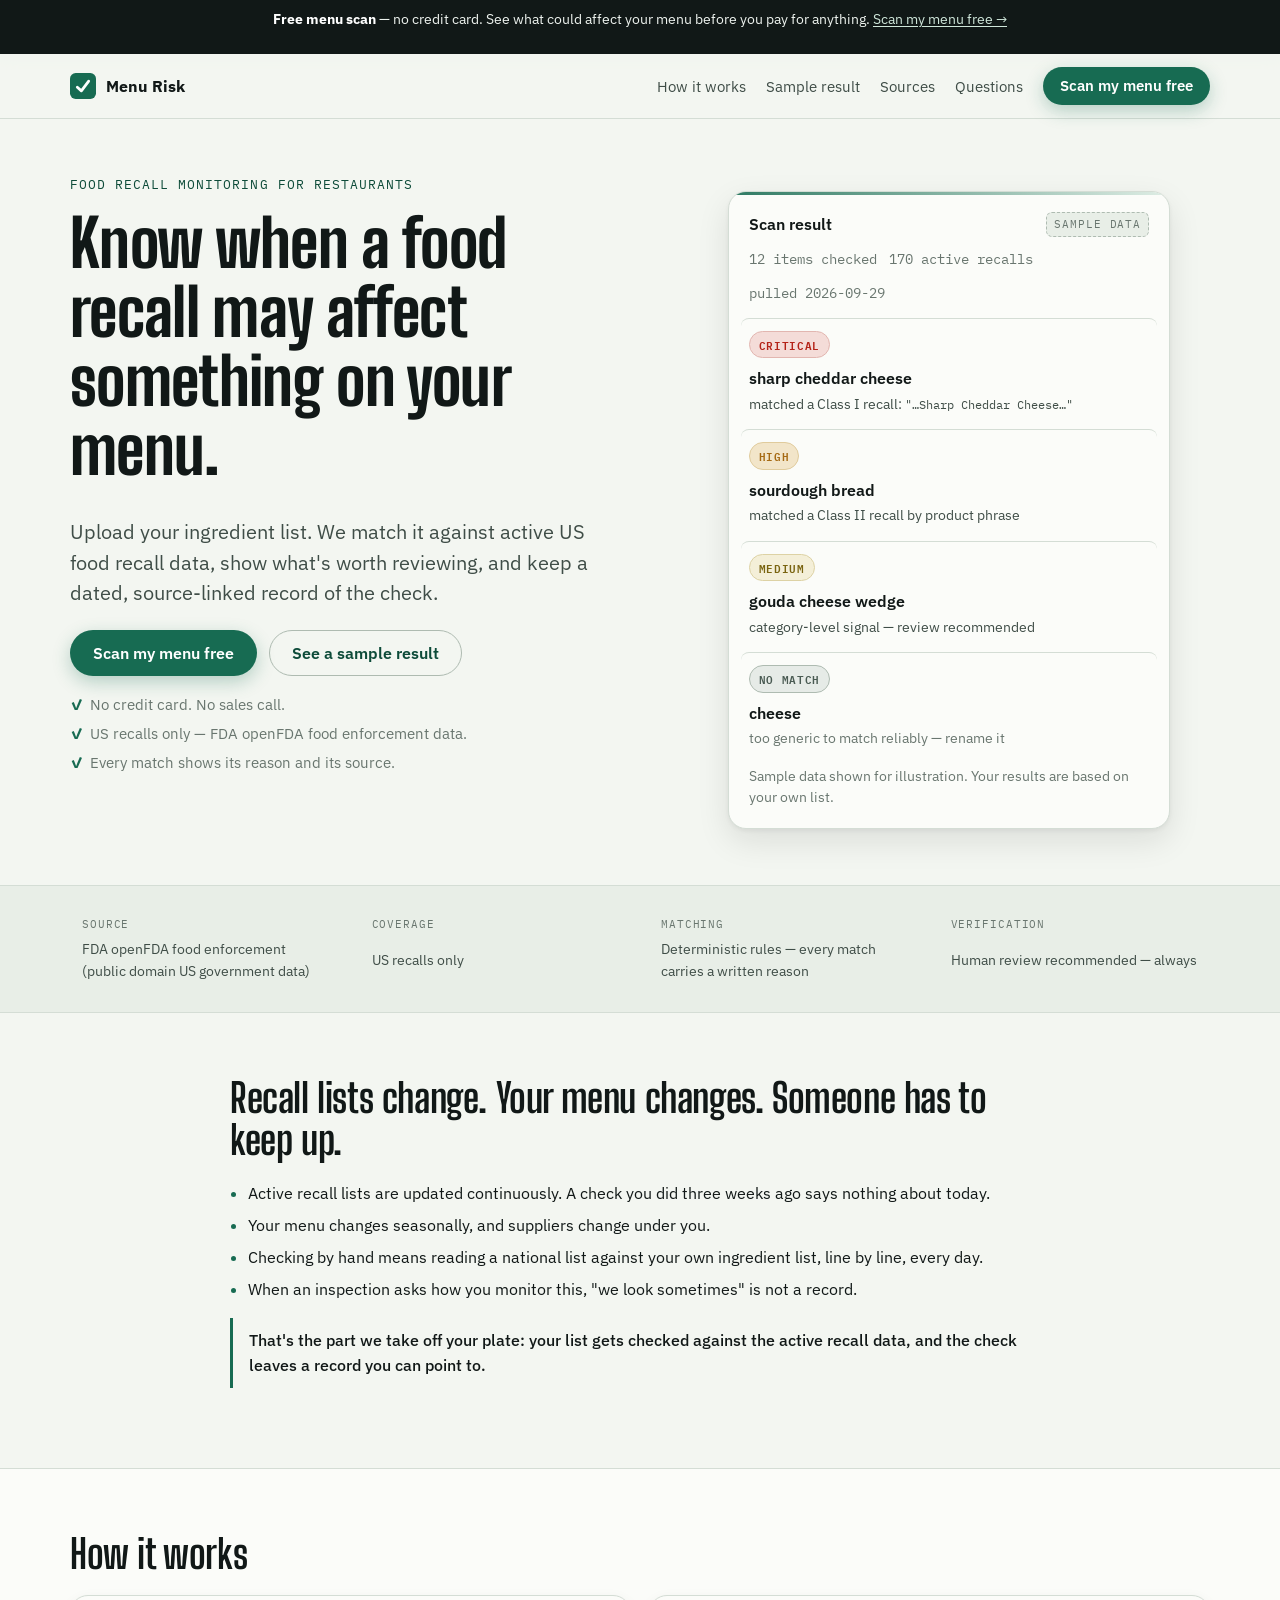
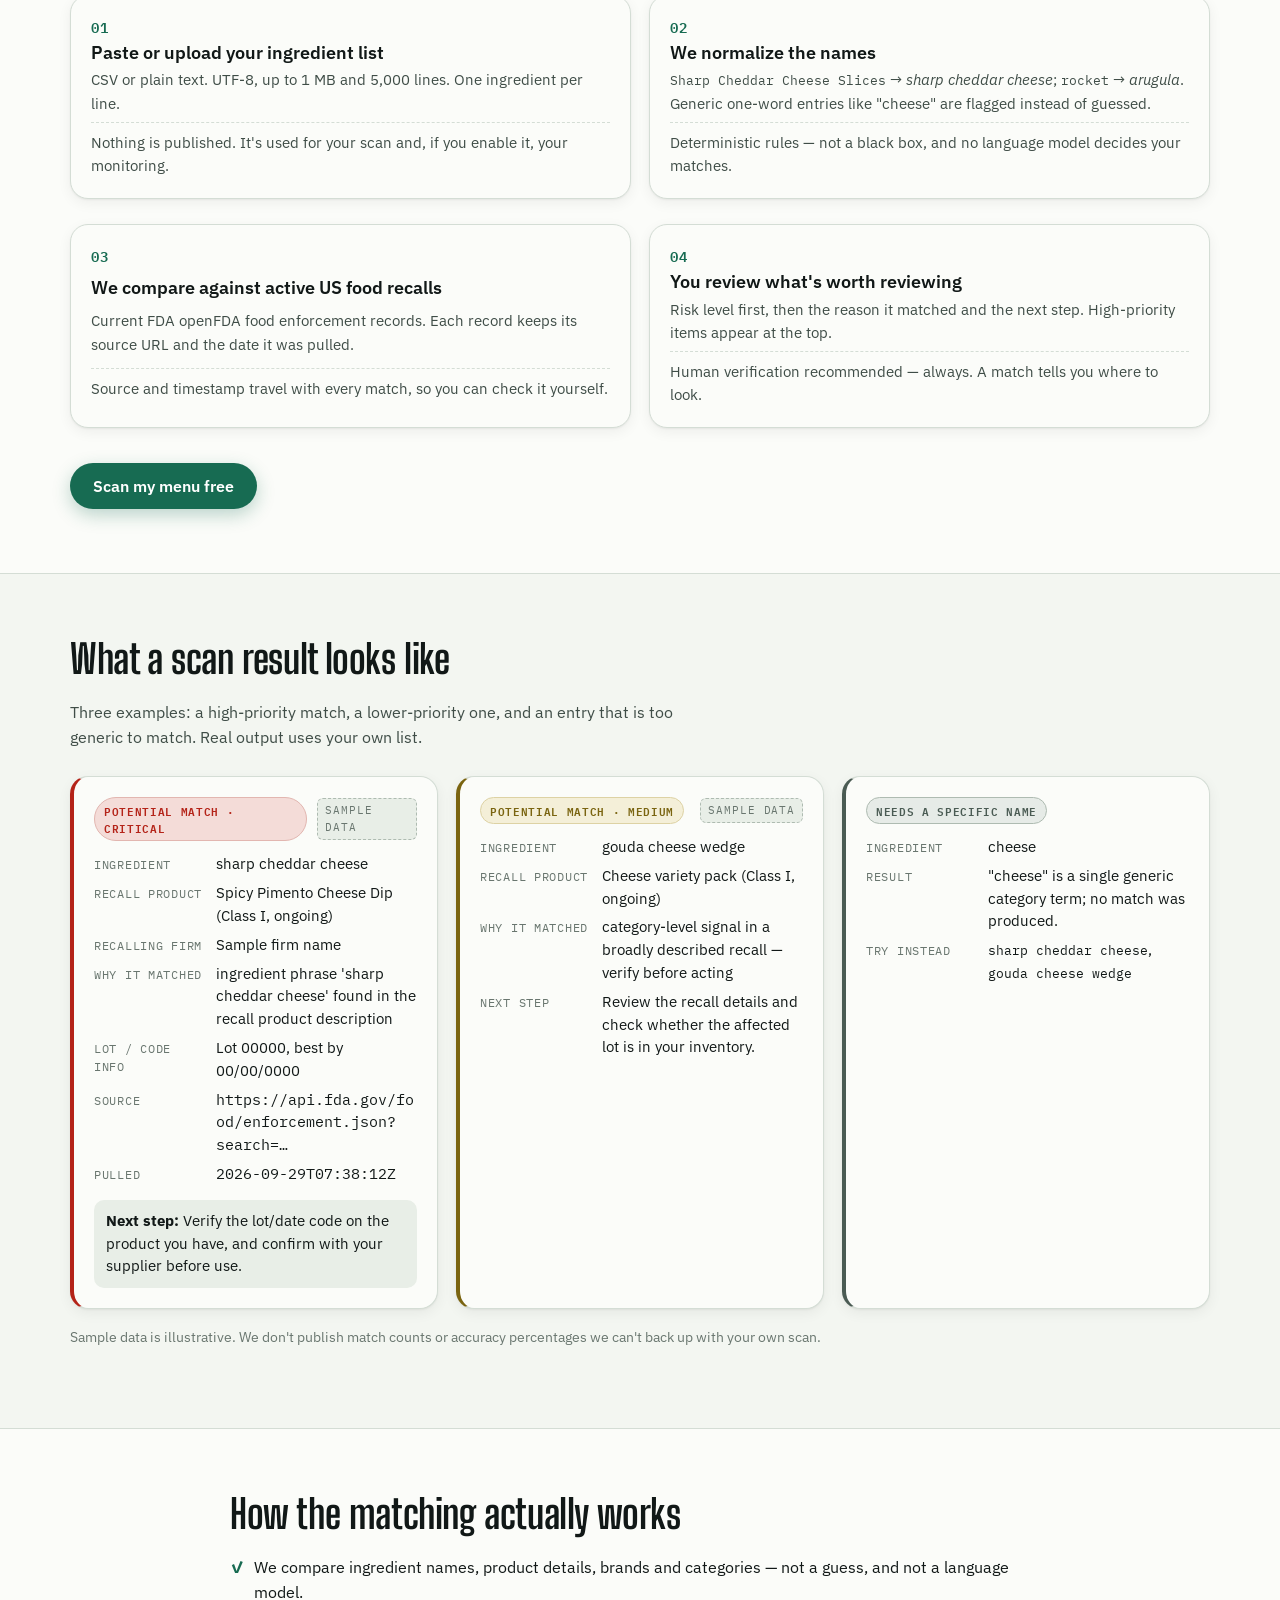
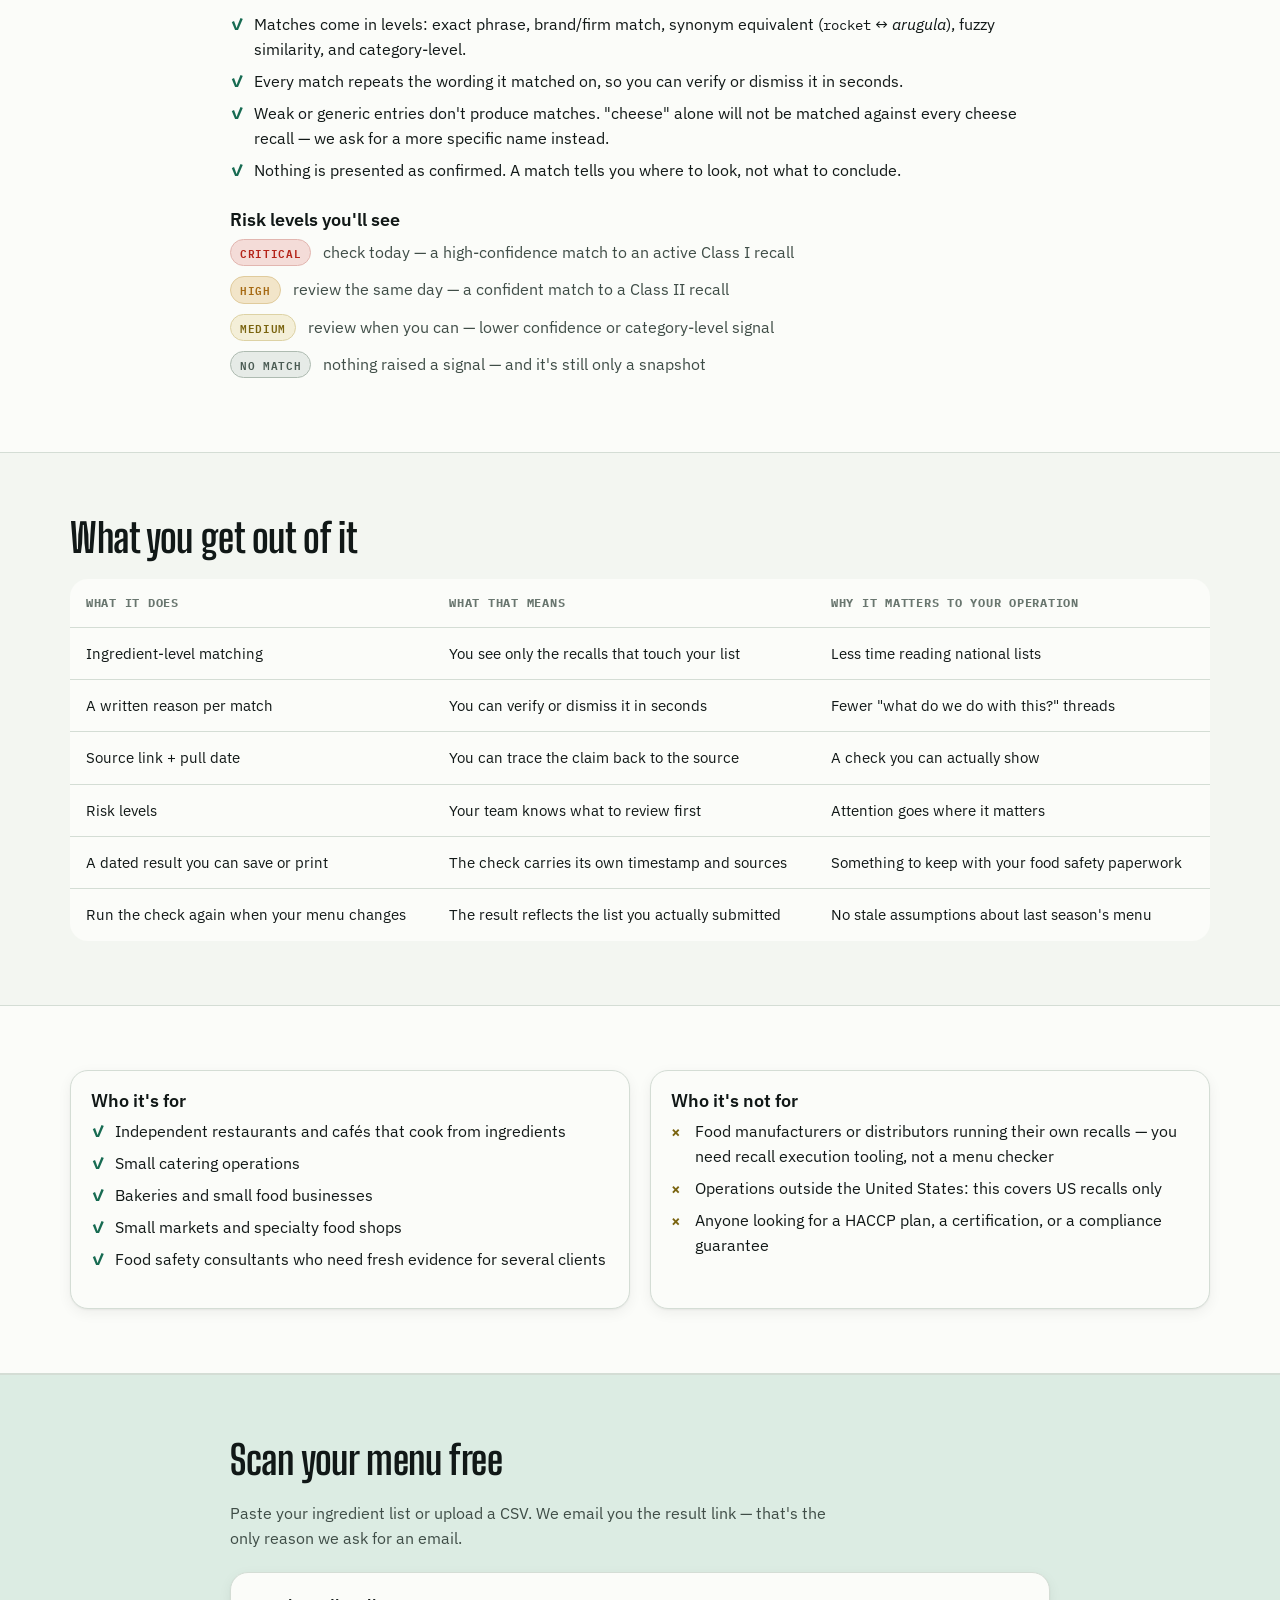
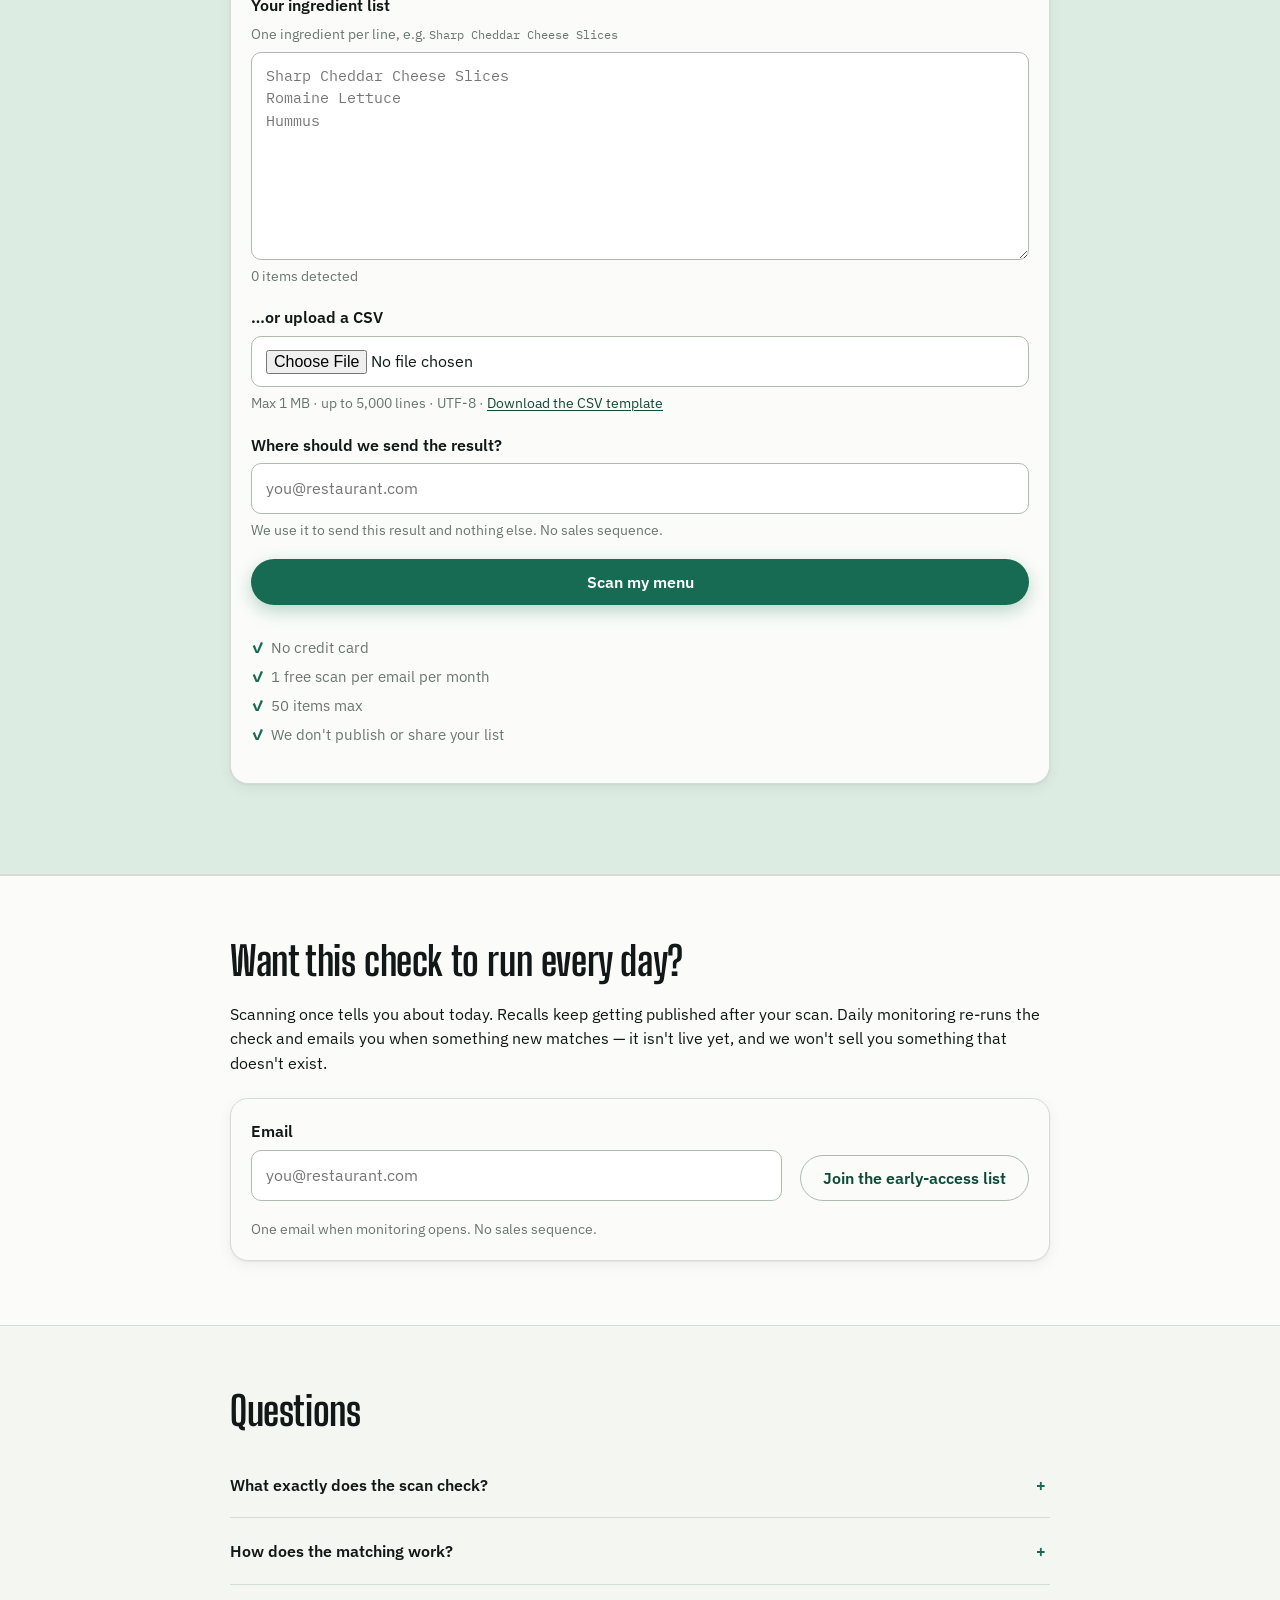
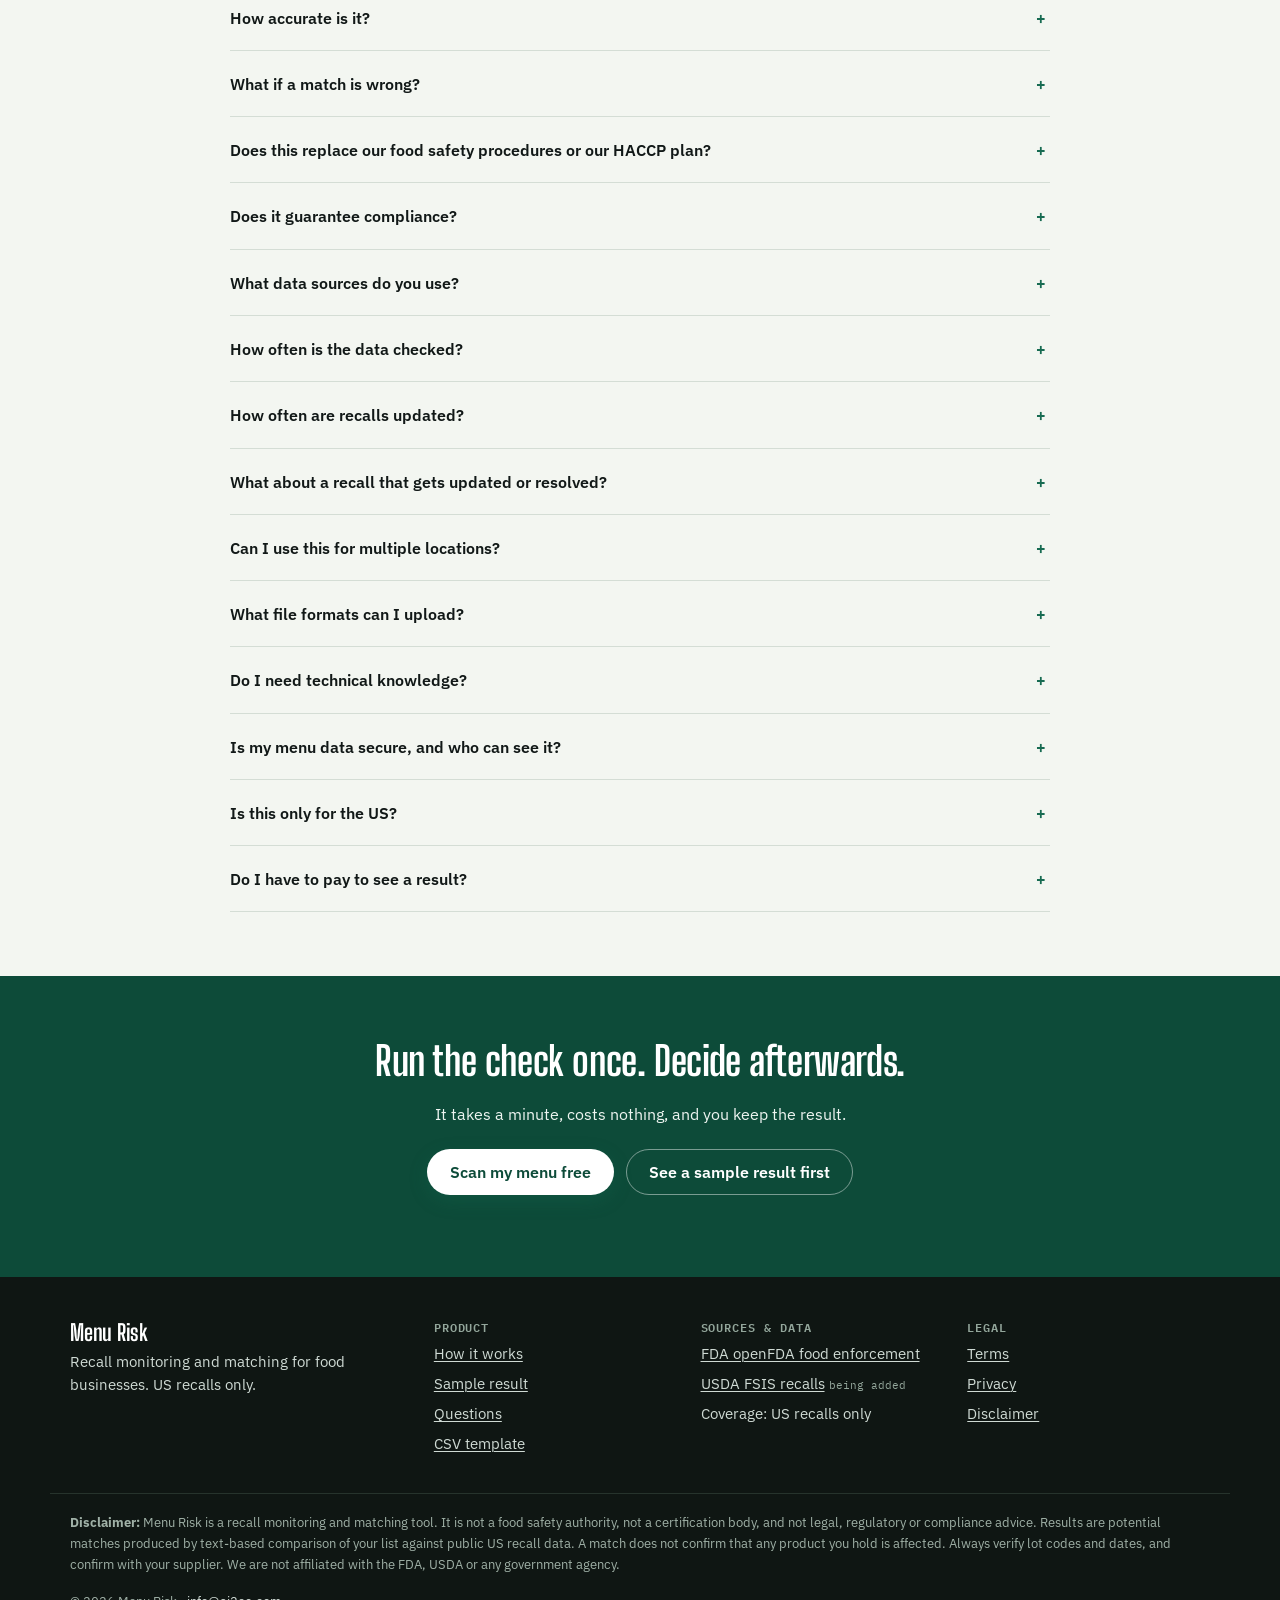
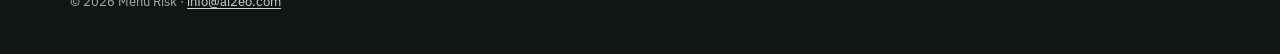
==== index.html @ 2b7b63b5 "Add files via upload" ====
<!doctype html>
<html lang="en">
<head>
  <meta charset="utf-8">
  <meta name="viewport" content="width=device-width, initial-scale=1">
  <meta name="color-scheme" content="light">
  <meta name="theme-color" content="#111817">
  <title>Food Recall Monitoring for Restaurants — Menu Checks with Sources | Menu Risk</title>
  <meta name="description" content="Upload your menu and check it against active US food recalls. See what's worth reviewing, why it matched, and the source. Free scan, no credit card.">
  <link rel="canonical" href="https://menurisk.ai2eo.com/">
  <meta property="og:title" content="Know when a food recall may affect something on your menu">
  <meta property="og:description" content="Match your ingredient list against active US food recall data. Every match shows its reason and its source. Free scan, no credit card.">
  <meta property="og:type" content="website">
  <meta property="og:url" content="https://menurisk.ai2eo.com/">
  <meta name="twitter:card" content="summary_large_image">
  <link rel="icon" href="data:image/svg+xml,%3Csvg xmlns='http://www.w3.org/2000/svg' viewBox='0 0 32 32'%3E%3Crect width='32' height='32' rx='7' fill='%23176b52'/%3E%3Cpath d='M9 17.5 14 22l9-12' fill='none' stroke='%23ffffff' stroke-width='3.4' stroke-linecap='round' stroke-linejoin='round'/%3E%3C/svg%3E">
  <link rel="preconnect" href="https://fonts.googleapis.com">
  <link rel="preconnect" href="https://fonts.gstatic.com" crossorigin>
  <link href="https://fonts.googleapis.com/css2?family=Big+Shoulders+Display:wght@600;700;800&family=IBM+Plex+Mono:wght@400;500;600&family=IBM+Plex+Sans:wght@400;500;600;700&display=swap" rel="stylesheet">
  <link rel="stylesheet" href="styles.css?v=20260930">
  <!-- GA4: property acilinca G-XXXXXXX yerine olcu kimligini yazip yorumu kaldir.
  <script async src="https://www.googletagmanager.com/gtag/js?id=G-XXXXXXX"></script>
  <script>
    window.dataLayer = window.dataLayer || [];
    function gtag(){ dataLayer.push(arguments); }
    gtag("js", new Date());
    gtag("config", "G-XXXXXXX");
  </script>
  -->
  <script type="application/ld+json">
  {
    "@context": "https://schema.org",
    "@type": "SoftwareApplication",
    "name": "Menu Risk",
    "applicationCategory": "BusinessApplication",
    "operatingSystem": "Web",
    "description": "Checks a restaurant's ingredient list against active US food recall data and reports potential matches with the reason, risk level and source.",
    "offers": { "@type": "Offer", "price": "0", "priceCurrency": "USD", "description": "Free menu scan" },
    "url": "https://menurisk.ai2eo.com/"
  }
  </script>
</head>
<body>
<a class="skip-link" href="#main">Skip to content</a>

<div class="announce" id="top">
  <p><strong>Free menu scan</strong> — no credit card. See what could affect your menu before you pay for anything. <a href="#scan">Scan my menu free →</a></p>
</div>

<header class="nav">
  <div class="wrap nav-inner">
    <a class="brand" href="#top" aria-label="Menu Risk — home">
      <svg class="brand-mark" viewBox="0 0 32 32" aria-hidden="true" focusable="false">
        <rect width="32" height="32" rx="7" fill="currentColor"></rect>
        <path d="M9 17.5 14 22l9-12" fill="none" stroke="#fff" stroke-width="3.4" stroke-linecap="round" stroke-linejoin="round"></path>
      </svg>
      <span>Menu Risk</span>
    </a>
    <nav class="nav-links" aria-label="Sections">
      <a href="#how-it-works">How it works</a>
      <a href="#sample">Sample result</a>
      <a href="#trust">Sources</a>
      <a href="#questions">Questions</a>
    </nav>
    <a class="btn btn-primary btn-sm" href="#scan">Scan my menu free</a>
  </div>
</header>

<main id="main">

  <section class="hero">
    <div class="wrap hero-grid">
      <div class="hero-copy">
        <p class="eyebrow">Food recall monitoring for restaurants</p>
        <h1>Know when a food recall may affect something on your menu.</h1>
        <p class="lede">Upload your ingredient list. We match it against active US food recall data, show what's worth reviewing, and keep a dated, source-linked record of the check.</p>
        <div class="cta-row">
          <a class="btn btn-primary" href="#scan">Scan my menu free</a>
          <a class="btn btn-ghost" href="#sample">See a sample result</a>
        </div>
        <ul class="micro">
          <li>No credit card. No sales call.</li>
          <li>US recalls only — FDA openFDA food enforcement data.</li>
          <li>Every match shows its reason and its source.</li>
        </ul>
      </div>

      <div class="hero-visual">
        <figure class="card result-card" aria-label="Example scan result (sample data)">
          <figcaption class="card-head">
            <span class="card-title">Scan result</span>
            <span class="sample-tag">SAMPLE DATA</span>
          </figcaption>
          <div class="card-meta">
            <span class="mono">12 items checked</span>
            <span class="mono">170 active recalls</span>
            <span class="mono">pulled 2026-09-29</span>
          </div>
          <div class="mini-match">
            <span class="pill pill-critical">CRITICAL</span>
            <p class="mini-title">sharp cheddar cheese</p>
            <p class="mini-sub">matched a Class I recall: <span class="mono">"…Sharp Cheddar Cheese…"</span></p>
          </div>
          <div class="mini-match">
            <span class="pill pill-high">HIGH</span>
            <p class="mini-title">sourdough bread</p>
            <p class="mini-sub">matched a Class II recall by product phrase</p>
          </div>
          <div class="mini-match">
            <span class="pill pill-medium">MEDIUM</span>
            <p class="mini-title">gouda cheese wedge</p>
            <p class="mini-sub">category-level signal — review recommended</p>
          </div>
          <div class="mini-match mini-none">
            <span class="pill pill-none">NO MATCH</span>
            <p class="mini-title">cheese</p>
            <p class="mini-sub">too generic to match reliably — rename it</p>
          </div>
          <p class="card-foot">Sample data shown for illustration. Your results are based on your own list.</p>
        </figure>
      </div>
    </div>
  </section>

  <section class="trust-strip" id="trust">
    <div class="wrap trust-grid">
      <div class="trust-item">
        <span class="trust-label">Source</span>
        <span class="trust-value">FDA openFDA food enforcement (public domain US government data)</span>
      </div>
      <div class="trust-item">
        <span class="trust-label">Coverage</span>
        <span class="trust-value">US recalls only</span>
      </div>
      <div class="trust-item">
        <span class="trust-label">Matching</span>
        <span class="trust-value">Deterministic rules — every match carries a written reason</span>
      </div>
      <div class="trust-item">
        <span class="trust-label">Verification</span>
        <span class="trust-value">Human review recommended — always</span>
      </div>
    </div>
  </section>

  <section class="section" id="problem">
    <div class="wrap narrow">
      <h2>Recall lists change. Your menu changes. Someone has to keep up.</h2>
      <ul class="list-problem">
        <li>Active recall lists are updated continuously. A check you did three weeks ago says nothing about today.</li>
        <li>Your menu changes seasonally, and suppliers change under you.</li>
        <li>Checking by hand means reading a national list against your own ingredient list, line by line, every day.</li>
        <li>When an inspection asks how you monitor this, "we look sometimes" is not a record.</li>
      </ul>
      <p class="callout">That's the part we take off your plate: your list gets checked against the active recall data, and the check leaves a record you can point to.</p>
    </div>
  </section>

  <section class="section alt" id="how-it-works">
    <div class="wrap">
      <h2>How it works</h2>
      <ol class="steps">
        <li class="step card">
          <span class="step-num mono">01</span>
          <h3>Paste or upload your ingredient list</h3>
          <p>CSV or plain text. UTF-8, up to 1 MB and 5,000 lines. One ingredient per line.</p>
          <p class="trust-note">Nothing is published. It's used for your scan and, if you enable it, your monitoring.</p>
        </li>
        <li class="step card">
          <span class="step-num mono">02</span>
          <h3>We normalize the names</h3>
          <p><span class="mono">Sharp Cheddar Cheese Slices</span> → <em>sharp cheddar cheese</em>; <span class="mono">rocket</span> → <em>arugula</em>. Generic one-word entries like "cheese" are flagged instead of guessed.</p>
          <p class="trust-note">Deterministic rules — not a black box, and no language model decides your matches.</p>
        </li>
        <li class="step card">
          <span class="step-num mono">03</span>
          <h3>We compare against active US food recalls</h3>
          <p>Current FDA openFDA food enforcement records. Each record keeps its source URL and the date it was pulled.</p>
          <p class="trust-note">Source and timestamp travel with every match, so you can check it yourself.</p>
        </li>
        <li class="step card">
          <span class="step-num mono">04</span>
          <h3>You review what's worth reviewing</h3>
          <p>Risk level first, then the reason it matched and the next step. High-priority items appear at the top.</p>
          <p class="trust-note">Human verification recommended — always. A match tells you where to look.</p>
        </li>
      </ol>
      <div class="section-cta">
        <a class="btn btn-primary" href="#scan">Scan my menu free</a>
      </div>
    </div>
  </section>

  <section class="section" id="sample">
    <div class="wrap">
      <h2>What a scan result looks like</h2>
      <p class="section-lede">Three examples: a high-priority match, a lower-priority one, and an entry that is too generic to match. Real output uses your own list.</p>

      <div class="example-grid">
        <article class="card alert-card risk-critical">
          <header class="alert-head">
            <span class="pill pill-critical">POTENTIAL MATCH · CRITICAL</span>
            <span class="sample-tag">SAMPLE DATA</span>
          </header>
          <dl class="alert-body">
            <dt>Ingredient</dt><dd>sharp cheddar cheese</dd>
            <dt>Recall product</dt><dd>Spicy Pimento Cheese Dip (Class I, ongoing)</dd>
            <dt>Recalling firm</dt><dd>Sample firm name</dd>
            <dt>Why it matched</dt><dd>ingredient phrase 'sharp cheddar cheese' found in the recall product description</dd>
            <dt>Lot / code info</dt><dd>Lot 00000, best by 00/00/0000</dd>
            <dt>Source</dt><dd class="mono">https://api.fda.gov/food/enforcement.json?search=…</dd>
            <dt>Pulled</dt><dd class="mono">2026-09-29T07:38:12Z</dd>
          </dl>
          <p class="next-step"><strong>Next step:</strong> Verify the lot/date code on the product you have, and confirm with your supplier before use.</p>
        </article>

        <article class="card alert-card risk-medium">
          <header class="alert-head">
            <span class="pill pill-medium">POTENTIAL MATCH · MEDIUM</span>
            <span class="sample-tag">SAMPLE DATA</span>
          </header>
          <dl class="alert-body">
            <dt>Ingredient</dt><dd>gouda cheese wedge</dd>
            <dt>Recall product</dt><dd>Cheese variety pack (Class I, ongoing)</dd>
            <dt>Why it matched</dt><dd>category-level signal in a broadly described recall — verify before acting</dd>
            <dt>Next step</dt><dd>Review the recall details and check whether the affected lot is in your inventory.</dd>
          </dl>
        </article>

        <article class="card alert-card risk-none">
          <header class="alert-head">
            <span class="pill pill-none">NEEDS A SPECIFIC NAME</span>
          </header>
          <dl class="alert-body">
            <dt>Ingredient</dt><dd>cheese</dd>
            <dt>Result</dt><dd>"cheese" is a single generic category term; no match was produced.</dd>
            <dt>Try instead</dt><dd><span class="mono">sharp cheddar cheese</span>, <span class="mono">gouda cheese wedge</span></dd>
          </dl>
        </article>
      </div>

      <p class="fineprint">Sample data is illustrative. We don't publish match counts or accuracy percentages we can't back up with your own scan.</p>
    </div>
  </section>

  <section class="section alt" id="why-trust">
    <div class="wrap narrow">
      <h2>How the matching actually works</h2>
      <ul class="list-check">
        <li>We compare ingredient names, product details, brands and categories — not a guess, and not a language model.</li>
        <li>Matches come in levels: exact phrase, brand/firm match, synonym equivalent (<span class="mono">rocket</span> ↔ <em>arugula</em>), fuzzy similarity, and category-level.</li>
        <li>Every match repeats the wording it matched on, so you can verify or dismiss it in seconds.</li>
        <li>Weak or generic entries don't produce matches. "cheese" alone will not be matched against every cheese recall — we ask for a more specific name instead.</li>
        <li>Nothing is presented as confirmed. A match tells you where to look, not what to conclude.</li>
      </ul>
      <div class="risk-legend">
        <h3>Risk levels you'll see</h3>
        <p><span class="pill pill-critical">CRITICAL</span> check today — a high-confidence match to an active Class I recall</p>
        <p><span class="pill pill-high">HIGH</span> review the same day — a confident match to a Class II recall</p>
        <p><span class="pill pill-medium">MEDIUM</span> review when you can — lower confidence or category-level signal</p>
        <p><span class="pill pill-none">NO MATCH</span> nothing raised a signal — and it's still only a snapshot</p>
      </div>
    </div>
  </section>

  <section class="section" id="benefits">
    <div class="wrap">
      <h2>What you get out of it</h2>
      <div class="table-scroll">
        <table class="benefits">
          <caption class="visually-hidden">Features, benefits and what they change in your operation</caption>
          <thead>
            <tr><th scope="col">What it does</th><th scope="col">What that means</th><th scope="col">Why it matters to your operation</th></tr>
          </thead>
          <tbody>
            <tr><td>Ingredient-level matching</td><td>You see only the recalls that touch your list</td><td>Less time reading national lists</td></tr>
            <tr><td>A written reason per match</td><td>You can verify or dismiss it in seconds</td><td>Fewer "what do we do with this?" threads</td></tr>
            <tr><td>Source link + pull date</td><td>You can trace the claim back to the source</td><td>A check you can actually show</td></tr>
            <tr><td>Risk levels</td><td>Your team knows what to review first</td><td>Attention goes where it matters</td></tr>
            <tr><td>A dated result you can save or print</td><td>The check carries its own timestamp and sources</td><td>Something to keep with your food safety paperwork</td></tr>
            <tr><td>Run the check again when your menu changes</td><td>The result reflects the list you actually submitted</td><td>No stale assumptions about last season's menu</td></tr>
          </tbody>
        </table>
      </div>
    </div>
  </section>

  <section class="section alt" id="who">
    <div class="wrap two-col">
      <div class="card">
        <h3>Who it's for</h3>
        <ul class="list-check">
          <li>Independent restaurants and cafés that cook from ingredients</li>
          <li>Small catering operations</li>
          <li>Bakeries and small food businesses</li>
          <li>Small markets and specialty food shops</li>
          <li>Food safety consultants who need fresh evidence for several clients</li>
        </ul>
      </div>
      <div class="card">
        <h3>Who it's not for</h3>
        <ul class="list-cross">
          <li>Food manufacturers or distributors running their own recalls — you need recall execution tooling, not a menu checker</li>
          <li>Operations outside the United States: this covers US recalls only</li>
          <li>Anyone looking for a HACCP plan, a certification, or a compliance guarantee</li>
        </ul>
      </div>
    </div>
  </section>

  <section class="section scan-section" id="scan">
    <div class="wrap narrow">
      <h2>Scan your menu free</h2>
      <p class="section-lede">Paste your ingredient list or upload a CSV. We email you the result link — that's the only reason we ask for an email.</p>

      <form class="card form" id="scan-form" action="https://formspree.io/f/mppwblpg" method="POST" novalidate>
        <div class="field">
          <label for="ingredients">Your ingredient list</label>
          <p class="hint" id="ingredients-hint">One ingredient per line, e.g. <span class="mono">Sharp Cheddar Cheese Slices</span></p>
          <textarea id="ingredients" name="message" rows="8" aria-describedby="ingredients-hint items-count" placeholder="Sharp Cheddar Cheese Slices&#10;Romaine Lettuce&#10;Hummus"></textarea>
          <p class="hint" id="items-count" aria-live="polite">0 items detected</p>
        </div>

        <div class="field">
          <label for="csv">…or upload a CSV</label>
          <input type="file" id="csv" name="csv" accept=".csv,.txt,text/csv,text/plain">
          <p class="hint">Max 1 MB · up to 5,000 lines · UTF-8 · <a href="assets/csv-template.csv" download>Download the CSV template</a></p>
        </div>

        <div class="field">
          <label for="email">Where should we send the result?</label>
          <input type="email" id="email" name="email" autocomplete="email" inputmode="email" placeholder="you@restaurant.com" aria-describedby="email-hint">
          <p class="hint" id="email-hint">We use it to send this result and nothing else. No sales sequence.</p>
        </div>

        <p class="form-error" id="form-error" role="alert" hidden></p>

        <button class="btn btn-primary btn-block" type="submit" id="scan-submit">Scan my menu</button>

        <ul class="micro micro-center">
          <li>No credit card</li>
          <li>1 free scan per email per month</li>
          <li>50 items max</li>
          <li>We don't publish or share your list</li>
        </ul>
      </form>

      <div id="result" class="result" aria-live="polite" hidden></div>
    </div>
  </section>

  <section class="section alt" id="early-access">
    <div class="wrap narrow">
      <h2>Want this check to run every day?</h2>
      <p>Scanning once tells you about today. Recalls keep getting published after your scan. Daily monitoring re-runs the check and emails you when something new matches — it isn't live yet, and we won't sell you something that doesn't exist.</p>
      <form class="card form form-inline" id="interest-form" novalidate>
        <div class="field">
          <label for="interest-email">Email</label>
          <input type="email" id="interest-email" name="email" autocomplete="email" inputmode="email" placeholder="you@restaurant.com">
        </div>
        <button class="btn btn-secondary" type="submit" id="interest-submit">Join the early-access list</button>
        <p class="hint">One email when monitoring opens. No sales sequence.</p>
        <p class="form-error" id="interest-error" role="alert" hidden></p>
        <p class="form-ok" id="interest-ok" role="status" hidden></p>
      </form>
    </div>
  </section>

  <section class="section" id="questions">
    <div class="wrap narrow">
      <h2>Questions</h2>

      <details class="faq">
        <summary>What exactly does the scan check?</summary>
        <p>Your ingredient list against active US food recall records from the FDA openFDA food enforcement dataset. Each result shows the recall product, the recalling firm, the class, the reason, lot information when the agency published it, why it matched, and the source link.</p>
      </details>

      <details class="faq">
        <summary>How does the matching work?</summary>
        <p>Deterministic rules: exact phrase, brand or firm match, synonym equivalent (rocket → arugula), fuzzy similarity, and category-level. No language model decides your matches, and every match carries the wording it matched on.</p>
      </details>

      <details class="faq">
        <summary>How accurate is it?</summary>
        <p>Honest answer: matching is text-based. The FDA and USDA do not publish reliable UPC/GTIN data, so a match tells you where to look, not what to conclude. Generic entries like "cheese" are flagged rather than guessed, which keeps obviously wrong matches out.</p>
      </details>

      <details class="faq">
        <summary>What if a match is wrong?</summary>
        <p>Treat every result as a review task. Each match shows the wording it matched on, so a weak match can be dismissed in seconds — and your record shows you looked.</p>
      </details>

      <details class="faq">
        <summary>Does this replace our food safety procedures or our HACCP plan?</summary>
        <p>No. It monitors recall data against your ingredient list. Your procedures, your supplier checks and your HACCP plan stay yours, and they stay necessary.</p>
      </details>

      <details class="faq">
        <summary>Does it guarantee compliance?</summary>
        <p>No. It's a monitoring and record-keeping aid — not a compliance guarantee, not a certification, and not legal advice.</p>
      </details>

      <details class="faq">
        <summary>What data sources do you use?</summary>
        <p>FDA openFDA food enforcement data (public domain, US government work). USDA FSIS coverage is being added; until it is, this page says so plainly instead of implying it.</p>
      </details>

      <details class="faq">
        <summary>How often is the data checked?</summary>
        <p>A free scan is a one-time check on the data as of that moment, and the result states the date the data was pulled. Monitoring re-checks daily — that part isn't live yet.</p>
      </details>

      <details class="faq">
        <summary>How often are recalls updated?</summary>
        <p>The FDA refreshes the food enforcement dataset on the agency's schedule. Our pulls are timestamped, and the timestamp is shown in your results and your emails.</p>
      </details>

      <details class="faq">
        <summary>What about a recall that gets updated or resolved?</summary>
        <p>Status changes are tracked. A closed recall is shown as resolved and its risk is downgraded rather than deleted, so you can see the history instead of guessing what happened to it.</p>
      </details>

      <details class="faq">
        <summary>Can I use this for multiple locations?</summary>
        <p>Each scan covers one list. Monitoring plans (when they open) cover a single location, with a separate check per location. Multi-location support comes later.</p>
      </details>

      <details class="faq">
        <summary>What file formats can I upload?</summary>
        <p>CSV or plain text: UTF-8, up to 1 MB, up to 5,000 lines, one ingredient per line. A header row is optional, and there's a template you can download from the form.</p>
      </details>

      <details class="faq">
        <summary>Do I need technical knowledge?</summary>
        <p>No. Paste a list, read a result. Everything is in plain language, and the reason for each match is written out.</p>
      </details>

      <details class="faq">
        <summary>Is my menu data secure, and who can see it?</summary>
        <p>Your list is used to run your scan and, if you enable it, to monitor it. It isn't published and isn't sold or shared with third parties. We only make security statements we can stand behind — anything stronger than that isn't on this page yet.</p>
      </details>

      <details class="faq">
        <summary>Is this only for the US?</summary>
        <p>Yes, at launch. The data covers US recalls only, and we'd rather say that up front than let you assume otherwise.</p>
      </details>

      <details class="faq">
        <summary>Do I have to pay to see a result?</summary>
        <p>No. The scan and the result are free, and you keep the record. Paid monitoring is a separate, future thing — it's not being sold here until it works.</p>
      </details>
    </div>
  </section>

  <section class="final-cta">
    <div class="wrap narrow">
      <h2>Run the check once. Decide afterwards.</h2>
      <p>It takes a minute, costs nothing, and you keep the result.</p>
      <div class="cta-row cta-center">
        <a class="btn btn-primary" href="#scan">Scan my menu free</a>
        <a class="btn btn-ghost" href="#sample">See a sample result first</a>
      </div>
    </div>
  </section>
</main>

<footer class="footer">
  <div class="wrap footer-grid">
    <div>
      <h2 class="footer-title">Menu Risk</h2>
      <p class="footer-note">Recall monitoring and matching for food businesses. US recalls only.</p>
    </div>
    <nav aria-label="Product">
      <h3>Product</h3>
      <ul>
        <li><a href="#how-it-works">How it works</a></li>
        <li><a href="#sample">Sample result</a></li>
        <li><a href="#questions">Questions</a></li>
        <li><a href="assets/csv-template.csv" download>CSV template</a></li>
      </ul>
    </nav>
    <nav aria-label="Sources">
      <h3>Sources &amp; data</h3>
      <ul>
        <li><a href="https://open.fda.gov/apis/food/enforcement/" rel="noopener nofollow" target="_blank">FDA openFDA food enforcement</a></li>
        <li><a href="https://www.fsis.usda.gov/recalls" rel="noopener nofollow" target="_blank">USDA FSIS recalls</a> <span class="tag-soon">being added</span></li>
        <li>Coverage: US recalls only</li>
      </ul>
    </nav>
    <nav aria-label="Legal">
      <h3>Legal</h3>
      <ul>
        <li><a href="terms.html">Terms</a></li>
        <li><a href="privacy.html">Privacy</a></li>
        <li><a href="disclaimer.html">Disclaimer</a></li>
      </ul>
    </nav>
  </div>
  <div class="wrap footer-legal">
    <p><strong>Disclaimer:</strong> Menu Risk is a recall monitoring and matching tool. It is not a food safety authority, not a certification body, and not legal, regulatory or compliance advice. Results are potential matches produced by text-based comparison of your list against public US recall data. A match does not confirm that any product you hold is affected. Always verify lot codes and dates, and confirm with your supplier. We are not affiliated with the FDA, USDA or any government agency.</p>
    <p class="footer-bottom">© <span id="year">2026</span> Menu Risk · <a href="mailto:info@ai2eo.com">info@ai2eo.com</a></p>
  </div>
</footer>

<!-- Founder/expertise section intentionally omitted: publishing it requires real
     name, credentials and bio link (LANDING_BLUEPRINT §15, gate G6). No placeholder
     expertise is shown to visitors. -->

<script src="config.js?v=20260930"></script>
<script src="script.js?v=20260930"></script>
</body>
</html>
---- styles.css ----
/* MENÜ RİSKİ landing — tek CSS dosyası (build adımı yok).
   Tokenlar LANDING_BLUEPRINT §19; trust hattıyla (trust.ai2eo.com) aynı font aileleri. */

:root {
  color-scheme: light;
  --font-display: "Big Shoulders Display", "Arial Narrow", sans-serif;
  --font-sans: "IBM Plex Sans", system-ui, -apple-system, "Segoe UI", Roboto, sans-serif;
  --font-mono: "IBM Plex Mono", ui-monospace, SFMono-Regular, Menlo, Consolas, monospace;

  --bg: #f3f6f1;
  --surface: #fbfcf9;
  --surface-strong: #e8eee7;
  --ink: #111817;
  --ink-soft: #3f4d47;
  --muted: #69766f;
  --line: #d4ddd5;
  --line-strong: #aebbb1;
  --accent: #176b52;
  --accent-dark: #0d4b39;
  --accent-soft: #dcece3;

  --risk-critical: #b42318;
  --risk-critical-soft: #f4dcd8;
  --risk-high: #a66a13;
  --risk-high-soft: #f2e5c9;
  --risk-medium: #7a6410;
  --risk-medium-soft: #f4efd8;
  --risk-low: #4a5b53;
  --risk-low-soft: #e6ebe7;

  --shadow: 0 18px 50px rgba(17, 24, 23, 0.08);
  --shadow-sm: 0 1px 2px rgba(17, 24, 23, 0.05), 0 4px 14px rgba(17, 24, 23, 0.06);
  --shadow-md: 0 2px 4px rgba(17, 24, 23, 0.05), 0 12px 32px rgba(17, 24, 23, 0.1);
  --shadow-lift: 0 2px 6px rgba(17, 24, 23, 0.06), 0 20px 44px rgba(17, 24, 23, 0.14);
  --radius: 18px;
  --radius-sm: 10px;
  --max: 1180px;
}

*, *::before, *::after { box-sizing: border-box; }

html { scroll-behavior: smooth; background: var(--bg); }

body {
  margin: 0;
  background: var(--bg);
  color: var(--ink);
  font-family: var(--font-sans);
  font-size: 16px;
  line-height: 1.55;
  -webkit-font-smoothing: antialiased;
}

::selection { background: var(--accent); color: #fff; }

h1, h2, h3 {
  font-family: var(--font-display);
  font-weight: 700;
  line-height: 1.05;
  letter-spacing: -0.01em;
  margin: 0 0 0.5em;
}
h1 { font-size: clamp(2.3rem, 5.6vw, 4.1rem); font-weight: 800; }
h2 { font-size: clamp(1.6rem, 3.2vw, 2.5rem); }
h3 { font-size: 1.15rem; font-family: var(--font-sans); font-weight: 600; letter-spacing: 0; }

p { margin: 0 0 1rem; }
a { color: var(--accent-dark); text-decoration-thickness: 1px; text-underline-offset: 2px; }
a:hover { color: var(--accent); }

ul, ol { margin: 0 0 1rem; padding-left: 1.1rem; }
li { margin-bottom: 0.45rem; }

.mono { font-family: var(--font-mono); font-size: 0.86em; }

.visually-hidden {
  position: absolute; width: 1px; height: 1px; overflow: hidden;
  clip: rect(0 0 0 0); clip-path: inset(50%); white-space: nowrap;
}

.skip-link {
  position: absolute; left: 12px; top: -60px; z-index: 100;
  background: var(--accent-dark); color: #fff; padding: 10px 14px;
  border-radius: var(--radius-sm); text-decoration: none;
}
.skip-link:focus { top: 12px; color: #fff; }

.wrap { max-width: var(--max); margin: 0 auto; padding: 0 20px; }
.wrap.narrow { max-width: 860px; }

/* --- buttons --- */
.btn {
  display: inline-flex; align-items: center; justify-content: center; gap: 8px;
  min-height: 46px; padding: 0 22px; border-radius: 999px;
  font: 600 1rem/1 var(--font-sans); text-decoration: none; cursor: pointer;
  border: 1px solid transparent; transition: background-color 0.15s ease, transform 0.15s ease;
}
.btn-primary { background: var(--accent); color: #fff; box-shadow: 0 6px 18px rgba(23, 107, 82, 0.28); }
.btn-primary:hover { background: var(--accent-dark); color: #fff; transform: translateY(-1px); box-shadow: 0 10px 24px rgba(13, 75, 57, 0.32); }
.btn-primary:active { transform: translateY(0); box-shadow: var(--shadow-sm); }
.btn-secondary:hover { transform: translateY(-1px); box-shadow: var(--shadow-sm); }
.btn-ghost:hover { transform: translateY(-1px); }
.btn-secondary { background: var(--surface); color: var(--accent-dark); border-color: var(--line-strong); }
.btn-secondary:hover { background: var(--accent-soft); }
.btn-ghost { background: transparent; color: var(--accent-dark); border-color: var(--line-strong); }
.btn-ghost:hover { background: var(--surface); }
.btn-sm { min-height: 38px; padding: 0 16px; font-size: 0.92rem; }
.btn-block { width: 100%; }
.btn[disabled] { opacity: 0.55; cursor: not-allowed; }
:focus-visible { outline: 2px solid var(--accent-dark); outline-offset: 2px; border-radius: 4px; }

/* --- announcement + nav --- */
.announce {
  background: var(--dark-announce, #111817); color: #eef3ef;
  font-size: 0.9rem; text-align: center; padding: 8px 20px;
}
.announce strong { color: #fff; }
.announce a { color: #cfe6da; }

.nav {
  position: sticky; top: 0; z-index: 50;
  background: rgba(243, 246, 241, 0.94);
  backdrop-filter: blur(8px);
  border-bottom: 1px solid var(--line);
}
.nav-inner { display: flex; align-items: center; gap: 20px; min-height: 64px; }
.brand { display: inline-flex; align-items: center; gap: 10px; font-weight: 700; color: var(--ink); text-decoration: none; }
.brand-mark { width: 26px; height: 26px; color: var(--accent); flex: 0 0 auto; }
.nav-links { display: flex; gap: 20px; margin-left: auto; }
.nav-links a { color: var(--ink-soft); text-decoration: none; font-size: 0.94rem; }
.nav-links a:hover { color: var(--accent-dark); text-decoration: underline; }

/* --- hero --- */
.hero { padding: 56px 0 40px; }
.hero-grid { display: grid; gap: 40px; grid-template-columns: 1.05fr 0.95fr; align-items: start; }
.eyebrow {
  font-family: var(--font-mono); font-size: 0.8rem; text-transform: uppercase;
  letter-spacing: 0.08em; color: var(--accent-dark); margin-bottom: 14px;
}
.lede { font-size: clamp(1.05rem, 1.6vw, 1.22rem); color: var(--ink-soft); max-width: 46ch; }
.cta-row { display: flex; flex-wrap: wrap; gap: 12px; margin: 22px 0 18px; }
.cta-center { justify-content: center; }
.micro { list-style: none; padding: 0; display: grid; gap: 6px; color: var(--muted); font-size: 0.92rem; }
.micro li { margin: 0; padding-left: 20px; position: relative; }
.micro li::before { content: "✓"; position: absolute; left: 0; color: var(--accent); font-weight: 700; }
.micro-center { justify-items: start; text-align: left; margin-top: 14px; max-width: 46ch; }

/* --- cards --- */
.card {
  background: var(--surface); border: 1px solid var(--line);
  border-radius: var(--radius); padding: 20px; box-shadow: var(--shadow-sm);
  transition: transform 0.22s ease, box-shadow 0.22s ease, border-color 0.22s ease;
}
/* Interactive cards lift on hover; forms stay planted */
.step.card:hover, .alert-card:hover, #who .card:hover, .res-match:hover {
  transform: translateY(-3px);
  box-shadow: var(--shadow-lift);
  border-color: var(--line-strong);
}
.hero-visual .result-card {
  box-shadow: var(--shadow-md);
  position: relative;
  overflow: hidden;
}
.hero-visual .result-card::before {
  content: ""; position: absolute; inset: 0 0 auto 0; height: 3px;
  background: linear-gradient(90deg, var(--accent), var(--accent-soft));
  opacity: 0.9;
}
.hero-visual .result-card:hover { transform: translateY(-3px); box-shadow: var(--shadow-lift); }
.mini-match { border-top: 1px solid var(--line); padding: 10px 8px 2px; margin: 12px -8px 0; border-radius: 8px; transition: background-color 0.18s ease; }
.mini-match:hover { background: var(--surface-strong); }
.card-head { display: flex; align-items: center; justify-content: space-between; gap: 12px; margin-bottom: 12px; }
.card-title { font-weight: 600; }
.card-foot { margin: 14px 0 0; font-size: 0.86rem; color: var(--muted); }
.sample-tag {
  font-family: var(--font-mono); font-size: 0.68rem; letter-spacing: 0.08em;
  text-transform: uppercase; background: var(--surface-strong); color: var(--muted);
  border: 1px dashed var(--line-strong); border-radius: 6px; padding: 3px 7px;
}
.card-meta { display: flex; flex-wrap: wrap; gap: 12px; color: var(--muted); margin-bottom: 14px; }
.mini-match { border-top: 1px solid var(--line); padding-top: 12px; margin-top: 12px; }
.mini-title { margin: 8px 0 2px; font-weight: 600; }
.mini-sub { margin: 0; font-size: 0.9rem; color: var(--ink-soft); }
.mini-none .mini-sub { color: var(--muted); }

/* --- pills --- */
.pill {
  display: inline-block; font-family: var(--font-mono); font-size: 0.7rem; font-weight: 600;
  letter-spacing: 0.06em; text-transform: uppercase; padding: 4px 9px; border-radius: 999px;
  border: 1px solid transparent;
}
.pill-critical { background: var(--risk-critical-soft); color: var(--risk-critical); border-color: #e2b6b0; }
.pill-high { background: var(--risk-high-soft); color: var(--risk-high); border-color: #e0cb9c; }
.pill-medium { background: var(--risk-medium-soft); color: var(--risk-medium); border-color: #ddd2a4; }
.pill-none { background: var(--risk-low-soft); color: var(--risk-low); border-color: var(--line-strong); }

/* --- trust strip --- */
.trust-strip { background: var(--surface-strong); border-block: 1px solid var(--line); padding: 20px 0; }
.trust-grid { display: grid; gap: 18px; grid-template-columns: repeat(4, 1fr); }
.trust-item { display: grid; gap: 4px; }
.trust-label {
  font-family: var(--font-mono); font-size: 0.7rem; text-transform: uppercase;
  letter-spacing: 0.08em; color: var(--muted);
}
.trust-value { font-size: 0.9rem; color: var(--ink-soft); }

/* --- sections --- */
.section { padding: 64px 0; }
.section.alt { background: var(--surface); border-block: 1px solid var(--line); }
.section-lede { color: var(--ink-soft); max-width: 62ch; }
.section-cta { margin-top: 28px; }
.callout {
  border-left: 3px solid var(--accent); padding: 10px 0 10px 16px;
  font-weight: 500; color: var(--ink);
}
.list-problem li::marker { color: var(--accent); }
.list-check, .list-cross { list-style: none; padding-left: 0; }
.list-check li, .list-cross li { padding-left: 24px; position: relative; }
.list-check li::before { content: "✓"; position: absolute; left: 0; color: var(--accent); font-weight: 700; }
.list-cross li::before { content: "×"; position: absolute; left: 0; color: var(--risk-medium); font-weight: 700; }
.two-col { display: grid; gap: 20px; grid-template-columns: 1fr 1fr; }
.risk-legend { margin-top: 28px; }
.risk-legend p { display: flex; gap: 12px; align-items: baseline; flex-wrap: wrap; margin-bottom: 10px; color: var(--ink-soft); }

/* --- steps + examples --- */
.steps { list-style: none; padding: 0; margin: 0; display: grid; gap: 18px; grid-template-columns: repeat(2, 1fr); }
.step { display: grid; gap: 6px; }
.step-num { color: var(--accent); font-weight: 600; letter-spacing: 0.08em; }
.step h3 { margin: 0; }
.step p { margin: 0; color: var(--ink-soft); font-size: 0.95rem; }
.trust-note { font-size: 0.85rem; color: var(--muted); border-top: 1px dashed var(--line); padding-top: 8px; }
.example-grid { display: grid; gap: 18px; grid-template-columns: repeat(3, 1fr); margin-top: 26px; }
.alert-card { border-left: 4px solid var(--line-strong); }
.alert-card.risk-critical { border-left-color: var(--risk-critical); }
.alert-card.risk-medium { border-left-color: var(--risk-medium); }
.alert-card.risk-none { border-left-color: var(--risk-low); }
.alert-head { display: flex; justify-content: space-between; align-items: center; gap: 10px; margin-bottom: 12px; }
.alert-body { margin: 0; display: grid; grid-template-columns: minmax(96px, 34%) 1fr; gap: 6px 12px; }
.alert-body dt {
  font-family: var(--font-mono); font-size: 0.74rem; text-transform: uppercase;
  letter-spacing: 0.06em; color: var(--muted); padding-top: 3px;
}
.alert-body dd { margin: 0; font-size: 0.92rem; overflow-wrap: anywhere; }
.next-step { margin: 14px 0 0; font-size: 0.92rem; background: var(--surface-strong); border-radius: var(--radius-sm); padding: 10px 12px; }
.fineprint { font-size: 0.85rem; color: var(--muted); margin-top: 18px; }

/* --- benefits table --- */
.table-scroll { overflow-x: auto; }
.benefits { width: 100%; border-collapse: collapse; min-width: 640px; background: var(--surface); border-radius: var(--radius); overflow: hidden; }
.benefits th, .benefits td { text-align: left; padding: 14px 16px; border-bottom: 1px solid var(--line); font-size: 0.94rem; }
.benefits th { font-size: 0.78rem; text-transform: uppercase; letter-spacing: 0.06em; font-family: var(--font-mono); color: var(--muted); }
.benefits tbody tr:last-child td { border-bottom: 0; }

/* --- form --- */
.scan-section { background: var(--accent-soft); border-block: 1px solid var(--line); }
.form { display: grid; gap: 18px; margin-top: 22px; }
.field { display: grid; gap: 6px; }
.field label { font-weight: 600; }
.hint { font-size: 0.86rem; color: var(--muted); margin: 0; }
textarea, input[type="email"], input[type="file"] {
  font: inherit; color: var(--ink); background: #fff;
  border: 1px solid var(--line-strong); border-radius: var(--radius-sm);
  padding: 12px 14px; min-height: 46px; width: 100%;
}
textarea { min-height: 180px; resize: vertical; font-family: var(--font-mono); font-size: 0.92rem; }
textarea:focus, input:focus { border-color: var(--accent); outline: 2px solid var(--accent-soft); }
input[aria-invalid="true"], textarea[aria-invalid="true"] { border-color: var(--risk-critical); }
.form-error { color: var(--risk-critical); font-weight: 500; margin: 0; }
.form-ok { color: var(--accent-dark); font-weight: 500; margin: 0; }
.form-inline { grid-template-columns: 1fr auto; align-items: end; }
.form-inline .hint, .form-inline .form-error, .form-inline .form-ok { grid-column: 1 / -1; }

/* --- result --- */
.result { margin-top: 26px; display: grid; gap: 18px; }
.res-head { display: flex; flex-wrap: wrap; gap: 12px; align-items: center; justify-content: space-between; }
.res-stats { display: grid; gap: 12px; grid-template-columns: repeat(auto-fit, minmax(140px, 1fr)); }
.res-stat { background: var(--surface); border: 1px solid var(--line); border-radius: var(--radius-sm); padding: 12px 14px; }
.res-stat dt { font-family: var(--font-mono); font-size: 0.7rem; text-transform: uppercase; letter-spacing: 0.06em; color: var(--muted); }
.res-stat dd { margin: 4px 0 0; font-size: 1.3rem; font-weight: 600; font-family: var(--font-display); }
.res-match { border-left: 4px solid var(--line-strong); }
.res-match.risk-critical { border-left-color: var(--risk-critical); }
.res-match.risk-high { border-left-color: var(--risk-high); }
.res-match.risk-medium { border-left-color: var(--risk-medium); }
.res-match .alert-body { grid-template-columns: minmax(96px, 28%) 1fr; }
.res-warning {
  background: var(--risk-high-soft); border: 1px solid #e0cb9c; border-radius: var(--radius-sm);
  padding: 12px 14px; color: var(--ink); font-size: 0.92rem;
}
.res-empty { background: var(--surface); border: 1px dashed var(--line-strong); border-radius: var(--radius); padding: 20px; }
.res-actions { display: flex; flex-wrap: wrap; gap: 12px; align-items: center; }
.res-generics { list-style: none; padding: 0; display: flex; flex-wrap: wrap; gap: 8px; }
.res-generics li { margin: 0; }

/* --- faq --- */
.faq { border-bottom: 1px solid var(--line); padding: 4px 0; }
.faq summary {
  cursor: pointer; list-style: none; padding: 16px 30px 16px 0; position: relative;
  font-weight: 600; font-size: 1.02rem;
}
.faq summary::-webkit-details-marker { display: none; }
.faq summary::after { content: "+"; position: absolute; right: 4px; top: 16px; color: var(--accent); font-family: var(--font-mono); }
.faq[open] summary::after { content: "–"; }
.faq p { color: var(--ink-soft); margin: 0 0 16px; max-width: 70ch; }

/* --- final cta + footer --- */
.final-cta { background: var(--accent-dark); color: #eef5f1; padding: 64px 0; text-align: center; }
.final-cta h2 { color: #fff; }
.final-cta .btn-primary { background: #fff; color: var(--accent-dark); }
.final-cta .btn-primary:hover { background: var(--accent-soft); color: var(--accent-dark); }
.final-cta .btn-ghost { color: #fff; border-color: rgba(255, 255, 255, 0.45); }
.final-cta .btn-ghost:hover { background: rgba(255, 255, 255, 0.12); color: #fff; }

.footer { background: #0f1613; color: #cfdad4; padding: 44px 0 26px; font-size: 0.92rem; }
.footer-grid { display: grid; gap: 24px; grid-template-columns: 1.4fr 1fr 1fr 1fr; }
.footer-title { font-family: var(--font-display); font-size: 1.4rem; color: #fff; margin-bottom: 6px; }
.footer h3 {
  font-family: var(--font-mono); font-size: 0.72rem; text-transform: uppercase;
  letter-spacing: 0.08em; color: #93a69b; margin: 0 0 10px;
}
.footer ul { list-style: none; padding: 0; margin: 0; }
.footer a { color: #cfdad4; }
.footer a:hover { color: #fff; }
.footer-legal { border-top: 1px solid #26332c; margin-top: 30px; padding-top: 18px; }
.footer-legal p { color: #9fb0a6; font-size: 0.84rem; }
.footer-bottom { color: #8ea196; }
.tag-soon { font-family: var(--font-mono); font-size: 0.68rem; color: #93a69b; }

/* --- anchor offset (sticky nav) --- */
section[id], footer[id] { scroll-margin-top: 76px; }
#top { scroll-margin-top: 0; }

/* --- scroll reveal (JS adds .reveal + .in; no-JS stays visible) --- */
.reveal { opacity: 0; transform: translateY(16px); transition: opacity 0.6s ease, transform 0.6s cubic-bezier(0.2, 0.7, 0.3, 1); }
.reveal.in { opacity: 1; transform: none; }
.steps .step.reveal:nth-child(2) { transition-delay: 0.08s; }
.steps .step.reveal:nth-child(3) { transition-delay: 0.16s; }
.steps .step.reveal:nth-child(4) { transition-delay: 0.24s; }
.example-grid .alert-card.reveal:nth-child(2) { transition-delay: 0.1s; }
.example-grid .alert-card.reveal:nth-child(3) { transition-delay: 0.2s; }

/* --- trust strip polish --- */
.trust-item { display: grid; gap: 4px; padding: 10px 12px; border-radius: 12px; transition: background-color 0.18s ease; }
.trust-item:hover { background: rgba(255, 255, 255, 0.6); }

/* --- faq open motion --- */
.faq[open] p { animation: faq-in 0.25s ease; }
@keyframes faq-in { from { opacity: 0; transform: translateY(-4px); } to { opacity: 1; transform: none; } }

/* --- result cards entrance --- */
.result .card, .result .res-empty { animation: res-in 0.35s ease; }
@keyframes res-in { from { opacity: 0; transform: translateY(10px); } to { opacity: 1; transform: none; } }

/* --- responsive --- */
@media (max-width: 1023px) {
  .hero-grid { grid-template-columns: 1fr; }
  .example-grid { grid-template-columns: 1fr; }
  .trust-grid { grid-template-columns: repeat(2, 1fr); }
  .footer-grid { grid-template-columns: repeat(2, 1fr); }
}
@media (max-width: 767px) {
  .nav-links { display: none; }
  .nav-inner { justify-content: space-between; }
  .steps { grid-template-columns: 1fr; }
  .two-col { grid-template-columns: 1fr; }
  .trust-grid { grid-template-columns: 1fr; }
  .hero { padding: 34px 0 26px; }
  .section { padding: 46px 0; }
  .hero-copy .cta-row .btn { width: 100%; }
  .form-inline { grid-template-columns: 1fr; }
  .footer-grid { grid-template-columns: 1fr; }
  .alert-body, .res-match .alert-body { grid-template-columns: 1fr; gap: 2px 0; }
  .alert-body dt { padding-top: 8px; }
}
@media (prefers-reduced-motion: reduce) {
  html { scroll-behavior: auto; }
  *, *::before, *::after { transition-duration: 0.01ms !important; animation-duration: 0.01ms !important; }
  .reveal { opacity: 1; transform: none; }
}
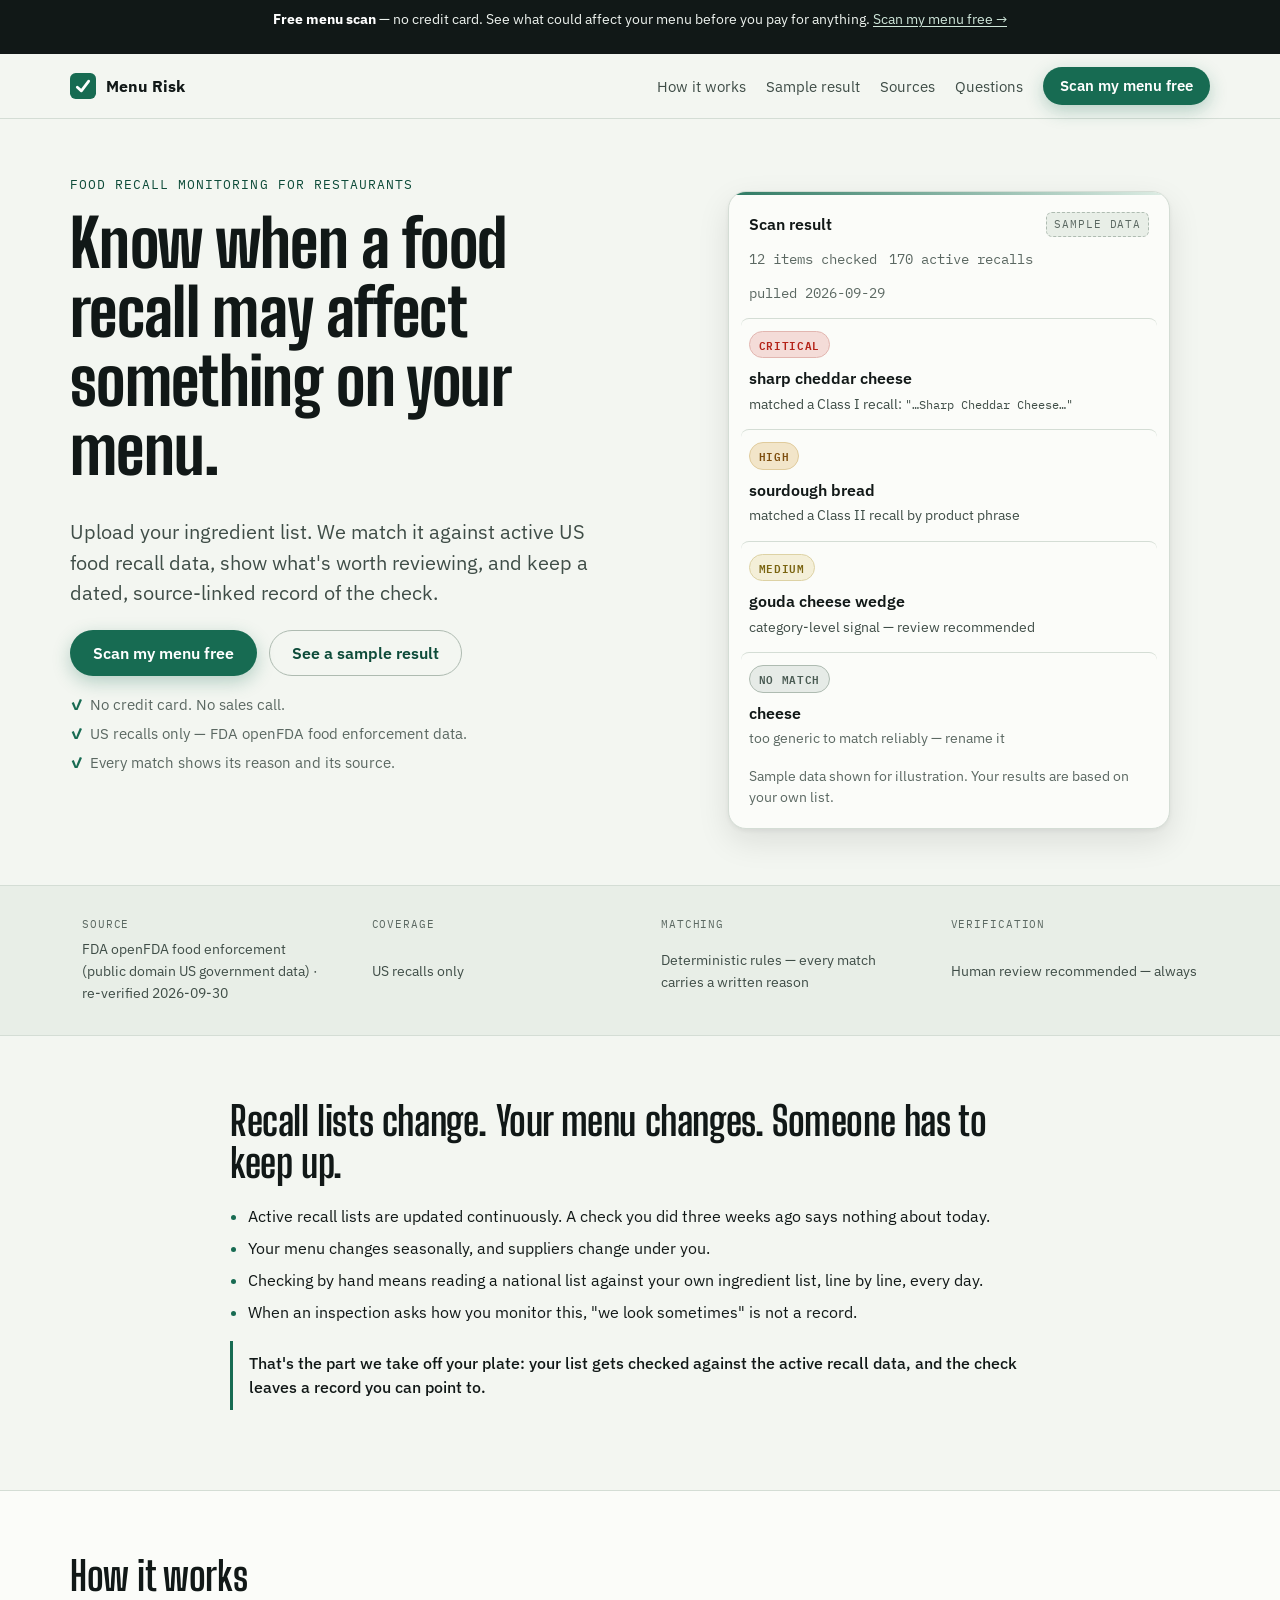
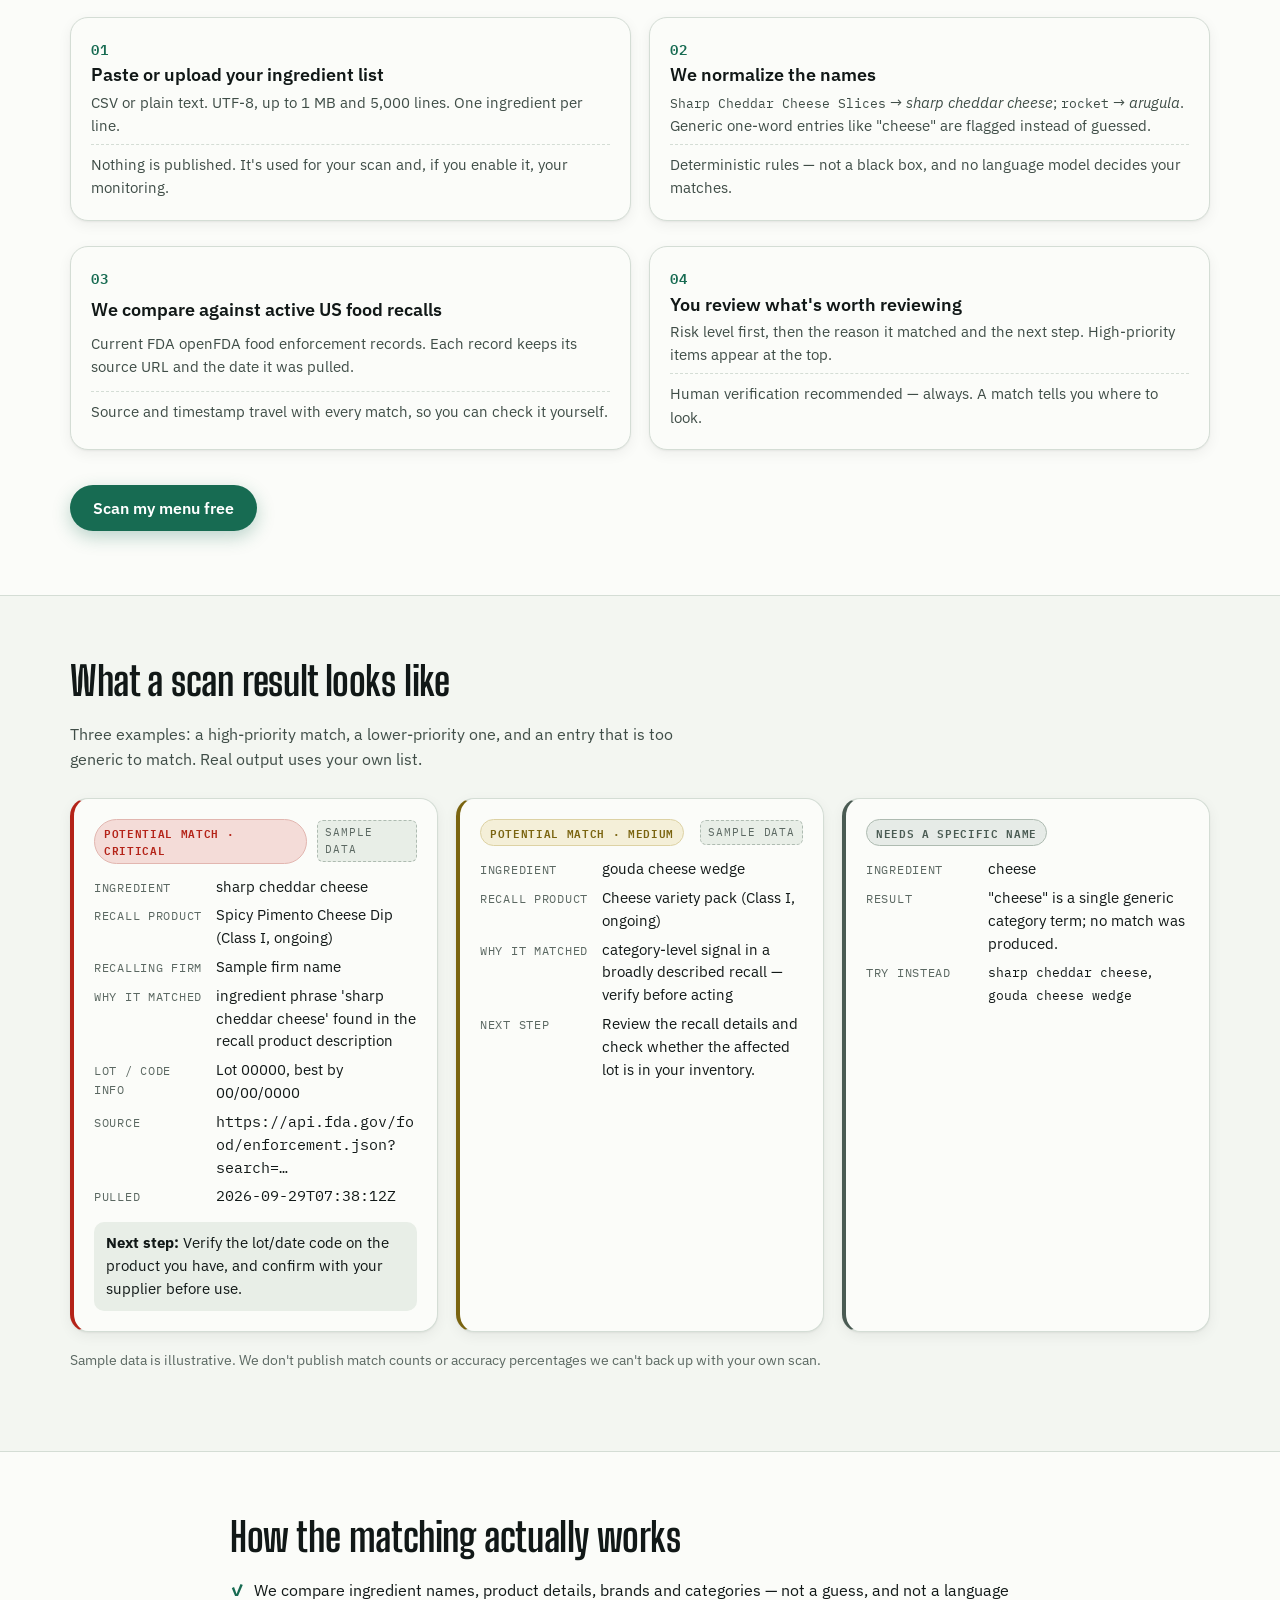
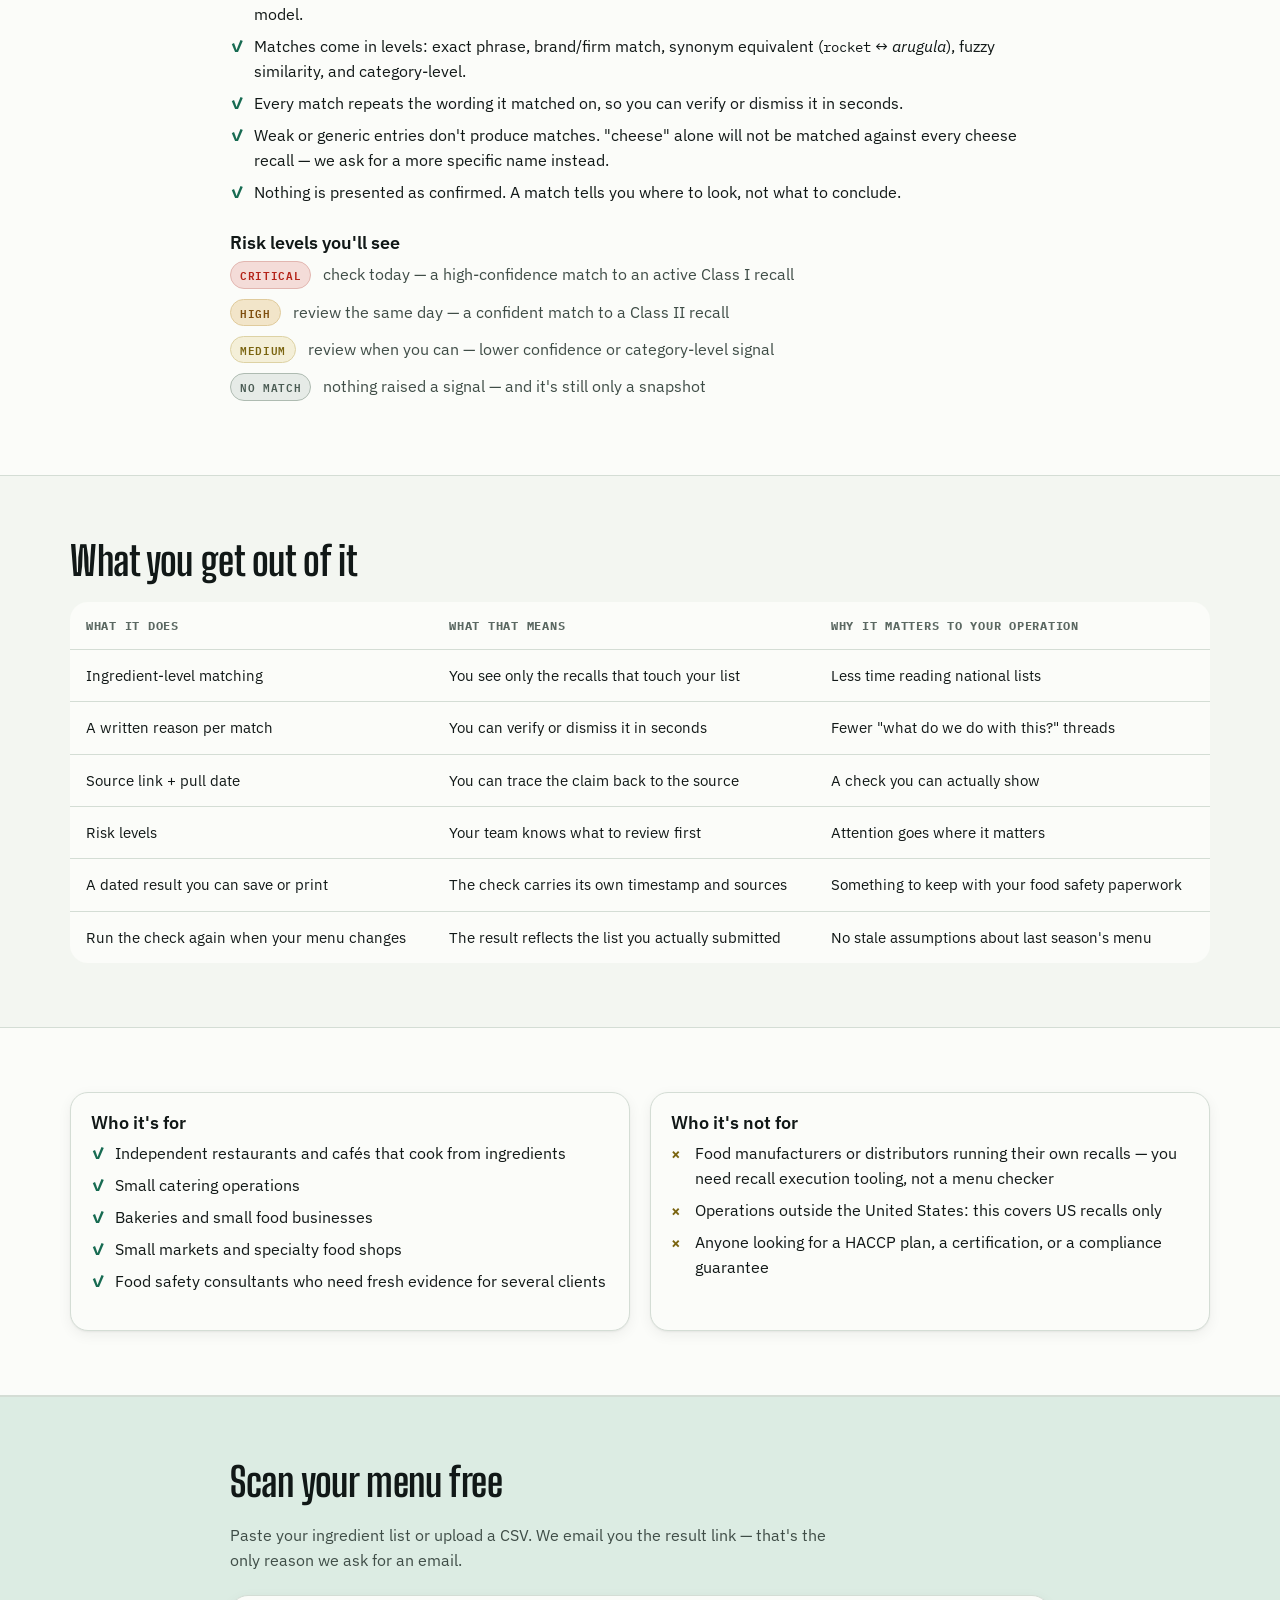
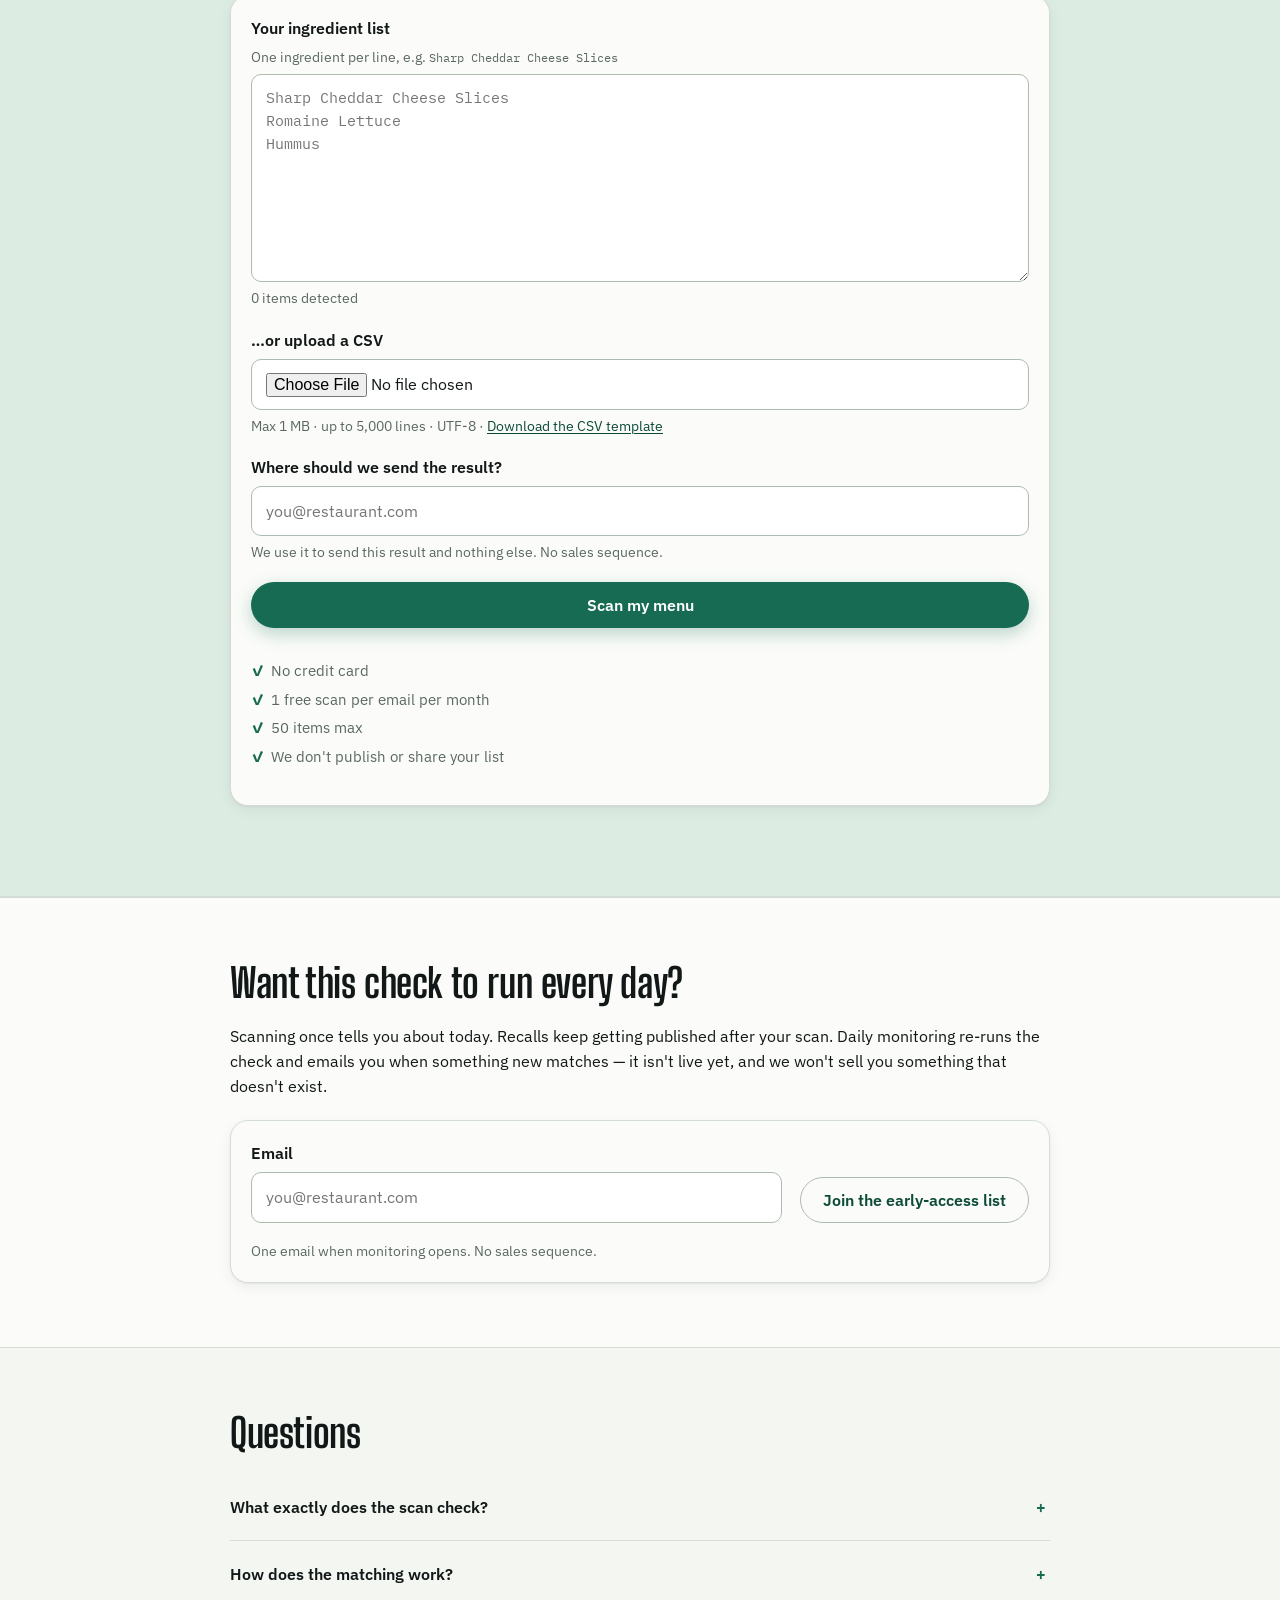
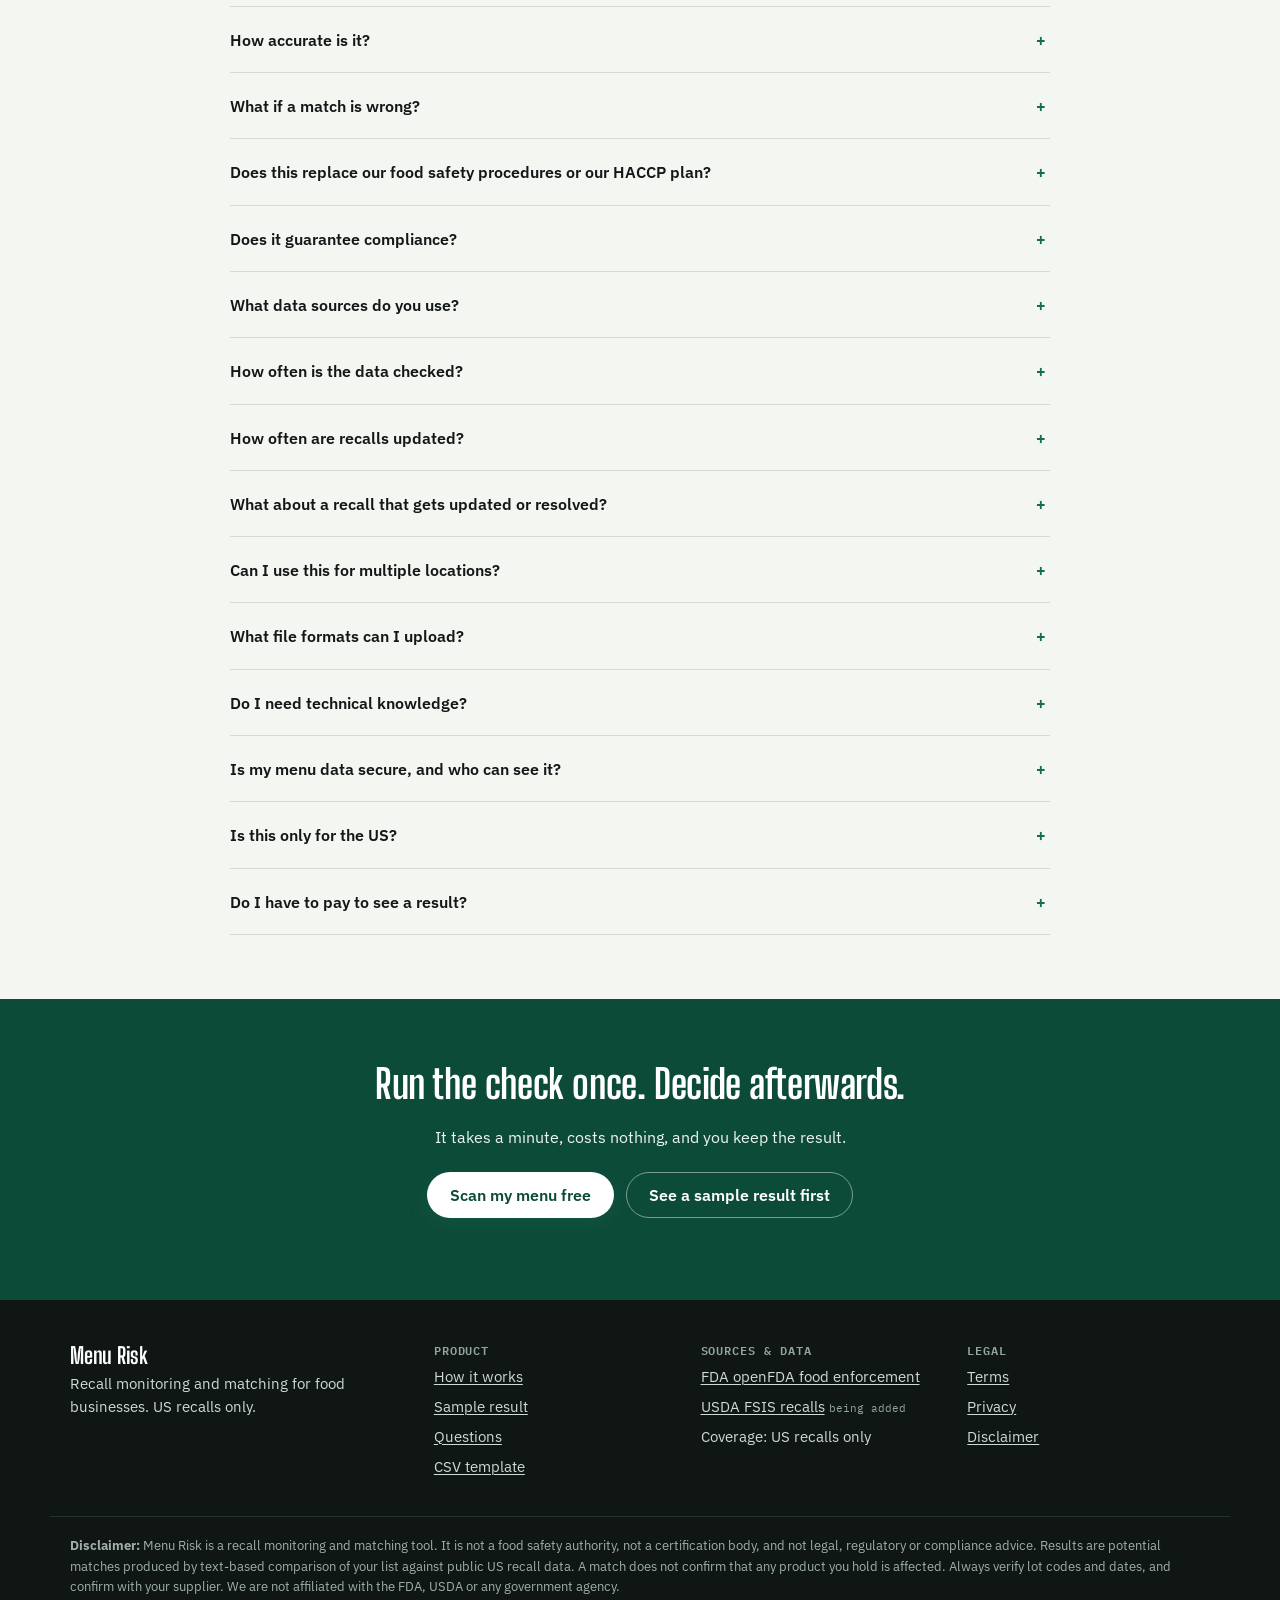
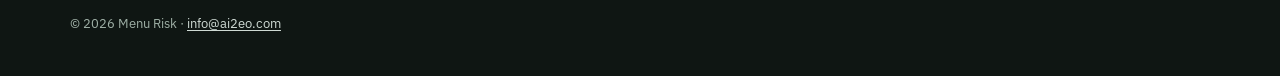
==== commit cf08eb89: "Add files via upload" ====
--- a/index.html
+++ b/index.html
@@ -16,7 +16,9 @@
   <link rel="icon" href="data:image/svg+xml,%3Csvg xmlns='http://www.w3.org/2000/svg' viewBox='0 0 32 32'%3E%3Crect width='32' height='32' rx='7' fill='%23176b52'/%3E%3Cpath d='M9 17.5 14 22l9-12' fill='none' stroke='%23ffffff' stroke-width='3.4' stroke-linecap='round' stroke-linejoin='round'/%3E%3C/svg%3E">
   <link rel="preconnect" href="https://fonts.googleapis.com">
   <link rel="preconnect" href="https://fonts.gstatic.com" crossorigin>
-  <link href="https://fonts.googleapis.com/css2?family=Big+Shoulders+Display:wght@600;700;800&family=IBM+Plex+Mono:wght@400;500;600&family=IBM+Plex+Sans:wght@400;500;600;700&display=swap" rel="stylesheet">
+  <link rel="preload" as="style" href="https://fonts.googleapis.com/css2?family=Big+Shoulders+Display:wght@600;700;800&family=IBM+Plex+Mono:wght@400;500;600&family=IBM+Plex+Sans:wght@400;500;600;700&display=swap">
+  <link href="https://fonts.googleapis.com/css2?family=Big+Shoulders+Display:wght@600;700;800&family=IBM+Plex+Mono:wght@400;500;600&family=IBM+Plex+Sans:wght@400;500;600;700&display=swap" rel="stylesheet" media="print" onload="this.media='all'">
+  <noscript><link href="https://fonts.googleapis.com/css2?family=Big+Shoulders+Display:wght@600;700;800&family=IBM+Plex+Mono:wght@400;500;600&family=IBM+Plex+Sans:wght@400;500;600;700&display=swap" rel="stylesheet"></noscript>
   <link rel="stylesheet" href="styles.css?v=20260930">
   <!-- GA4: property acilinca G-XXXXXXX yerine olcu kimligini yazip yorumu kaldir.
   <script async src="https://www.googletagmanager.com/gtag/js?id=G-XXXXXXX"></script>
@@ -126,7 +128,7 @@
     <div class="wrap trust-grid">
       <div class="trust-item">
         <span class="trust-label">Source</span>
-        <span class="trust-value">FDA openFDA food enforcement (public domain US government data)</span>
+        <span class="trust-value">FDA openFDA food enforcement (public domain US government data) · re-verified 2026-09-30</span>
       </div>
       <div class="trust-item">
         <span class="trust-label">Coverage</span>
@@ -506,7 +508,7 @@
      name, credentials and bio link (LANDING_BLUEPRINT §15, gate G6). No placeholder
      expertise is shown to visitors. -->
 
-<script src="config.js?v=20260930"></script>
-<script src="script.js?v=20260930"></script>
+<script src="config.js?v=20260930" defer></script>
+<script src="script.js?v=20260930" defer></script>
 </body>
 </html>
--- a/styles.css
+++ b/styles.css
@@ -12,7 +12,7 @@
   --surface-strong: #e8eee7;
   --ink: #111817;
   --ink-soft: #3f4d47;
-  --muted: #69766f;
+  --muted: #5b6862;
   --line: #d4ddd5;
   --line-strong: #aebbb1;
   --accent: #176b52;
@@ -21,8 +21,7 @@
 
   --risk-critical: #b42318;
   --risk-critical-soft: #f4dcd8;
-  --risk-high: #a66a13;
-  --risk-high-soft: #f2e5c9;
+  --risk-high: #7e4e0e;      --risk-high-soft: #f2e5c9;
   --risk-medium: #7a6410;
   --risk-medium-soft: #f4efd8;
   --risk-low: #4a5b53;
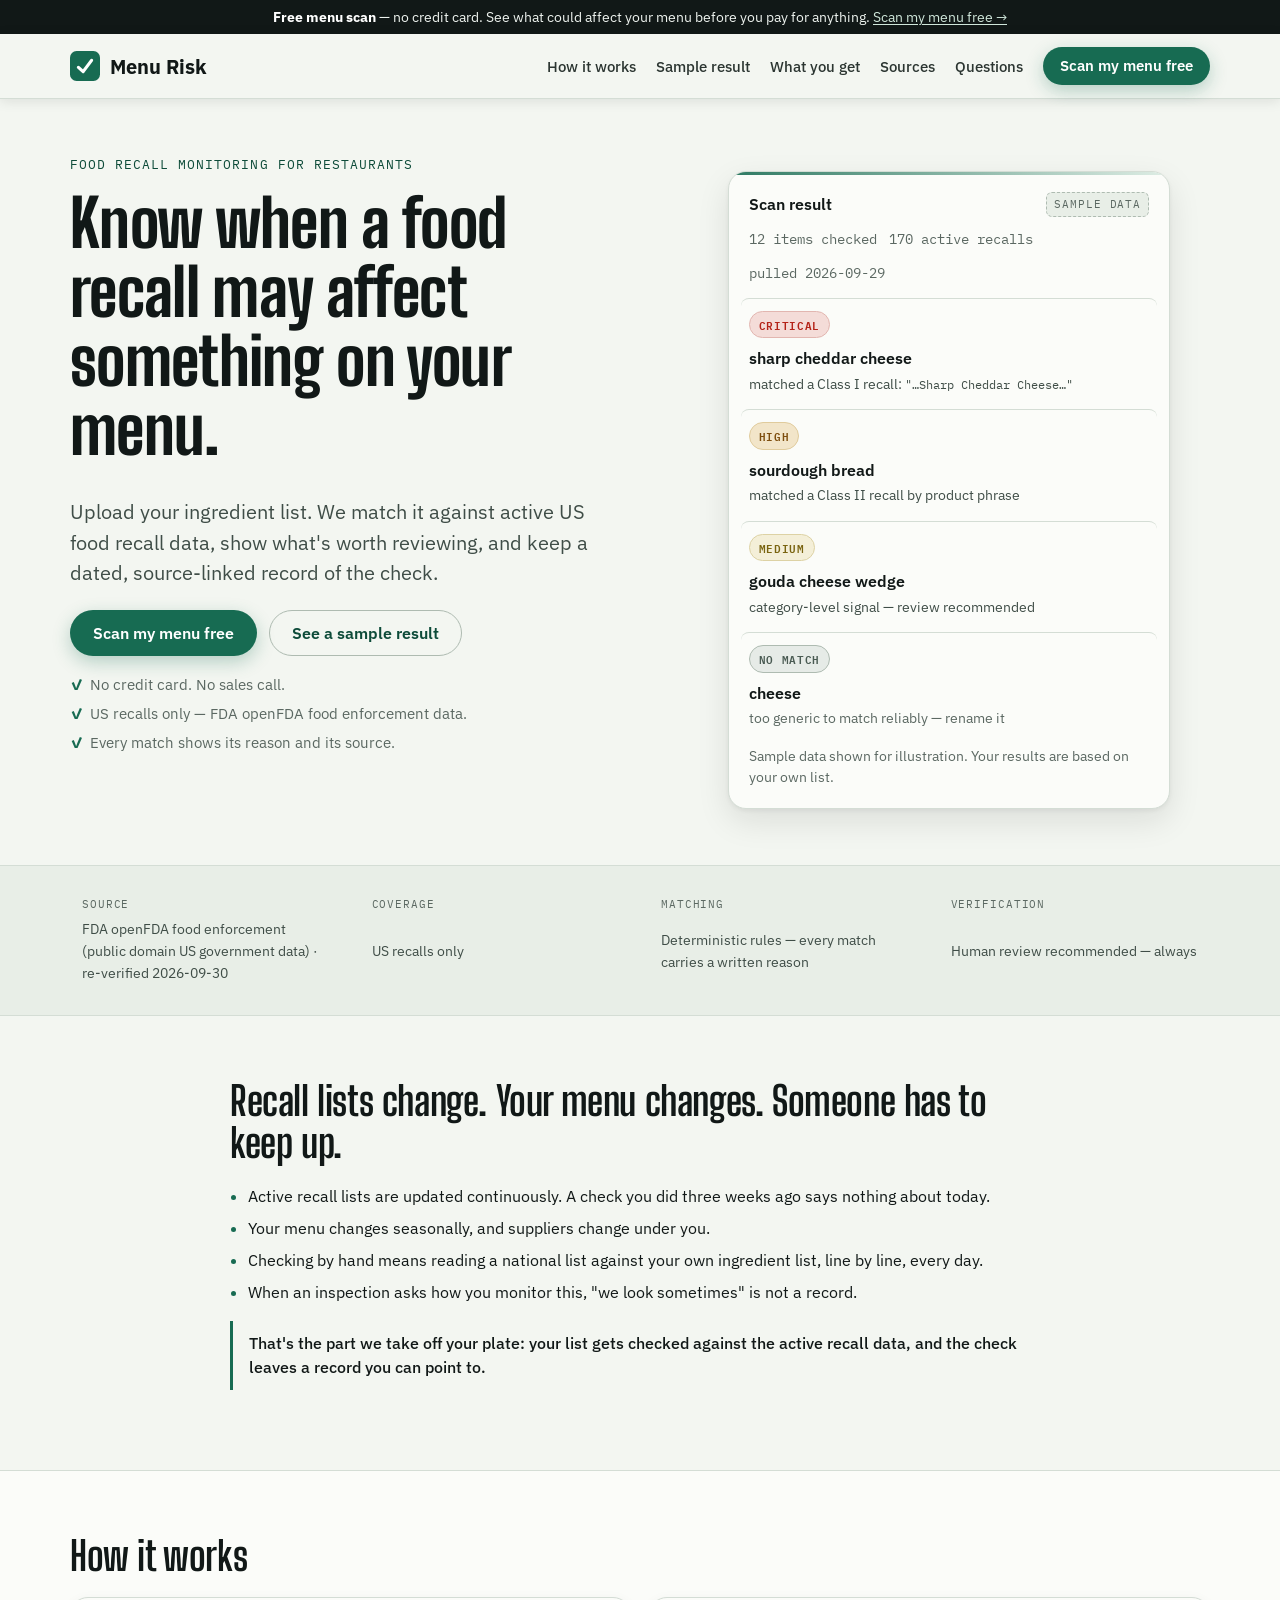
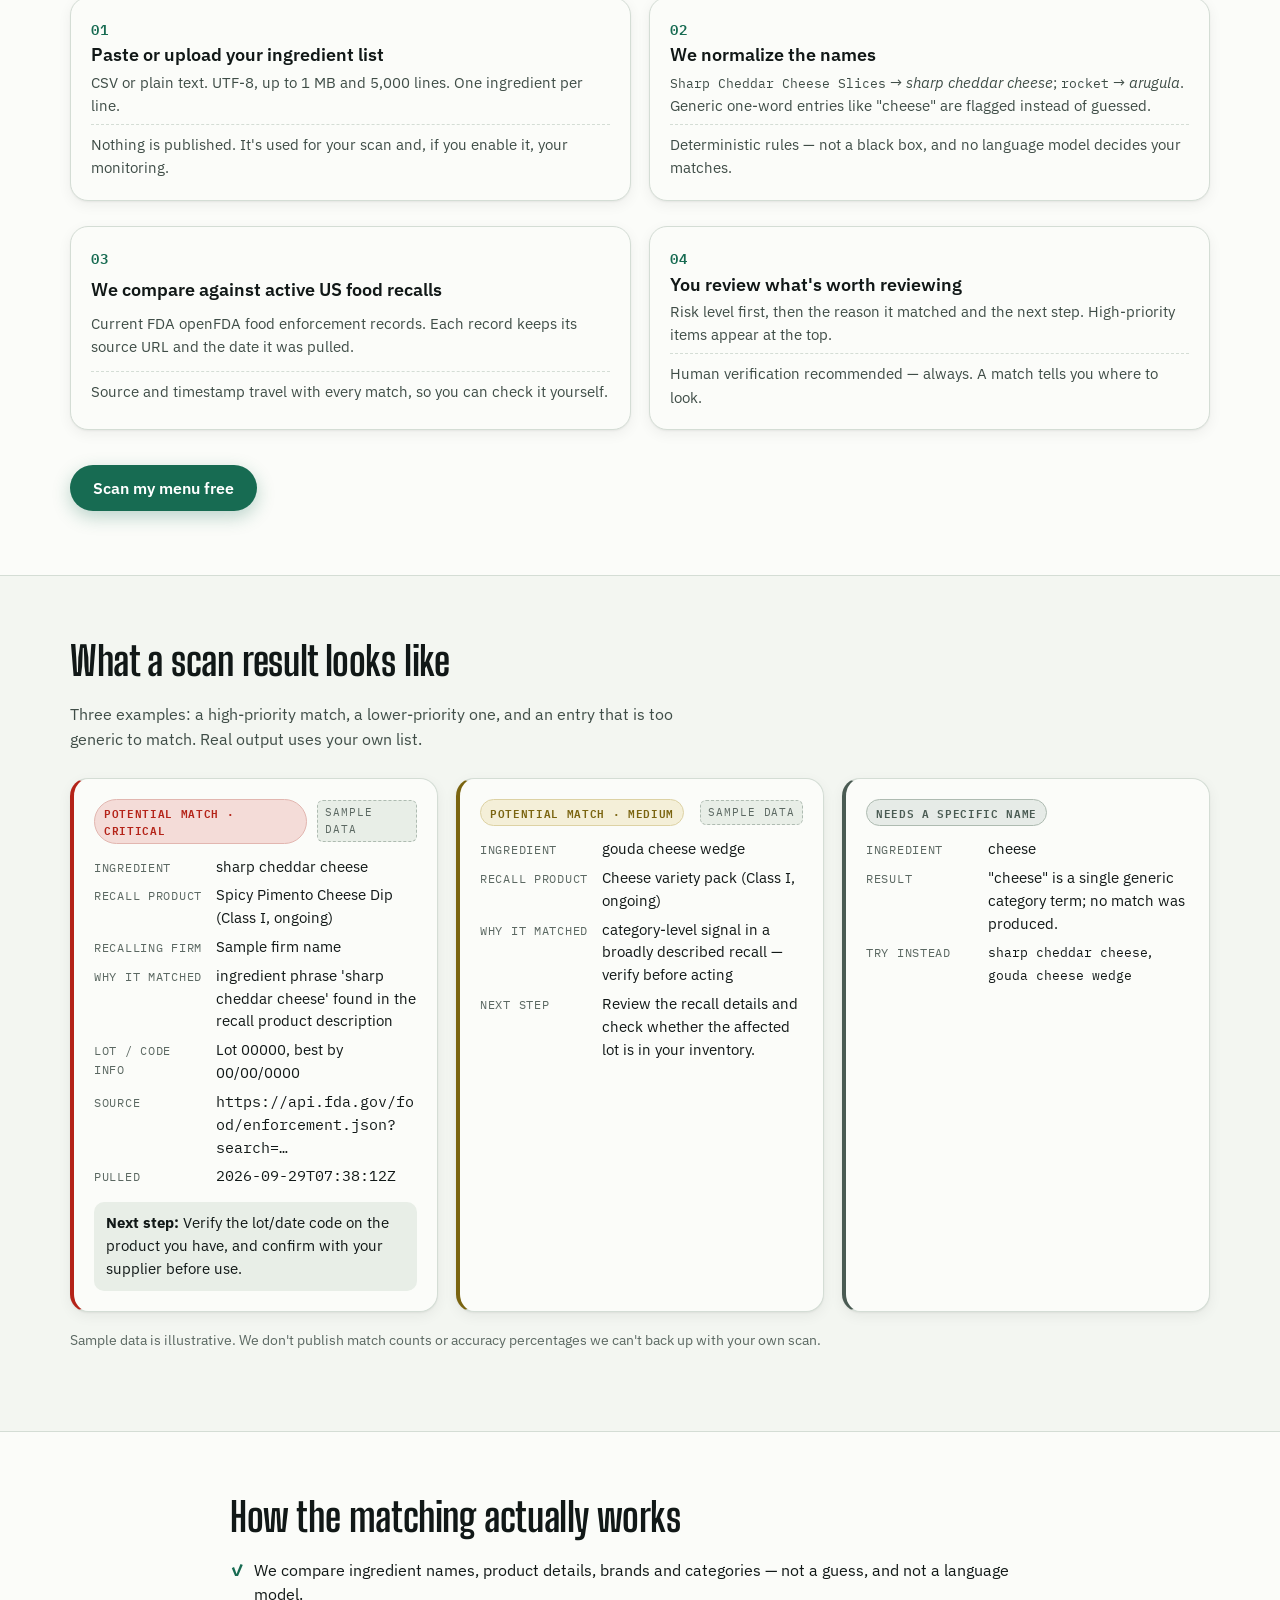
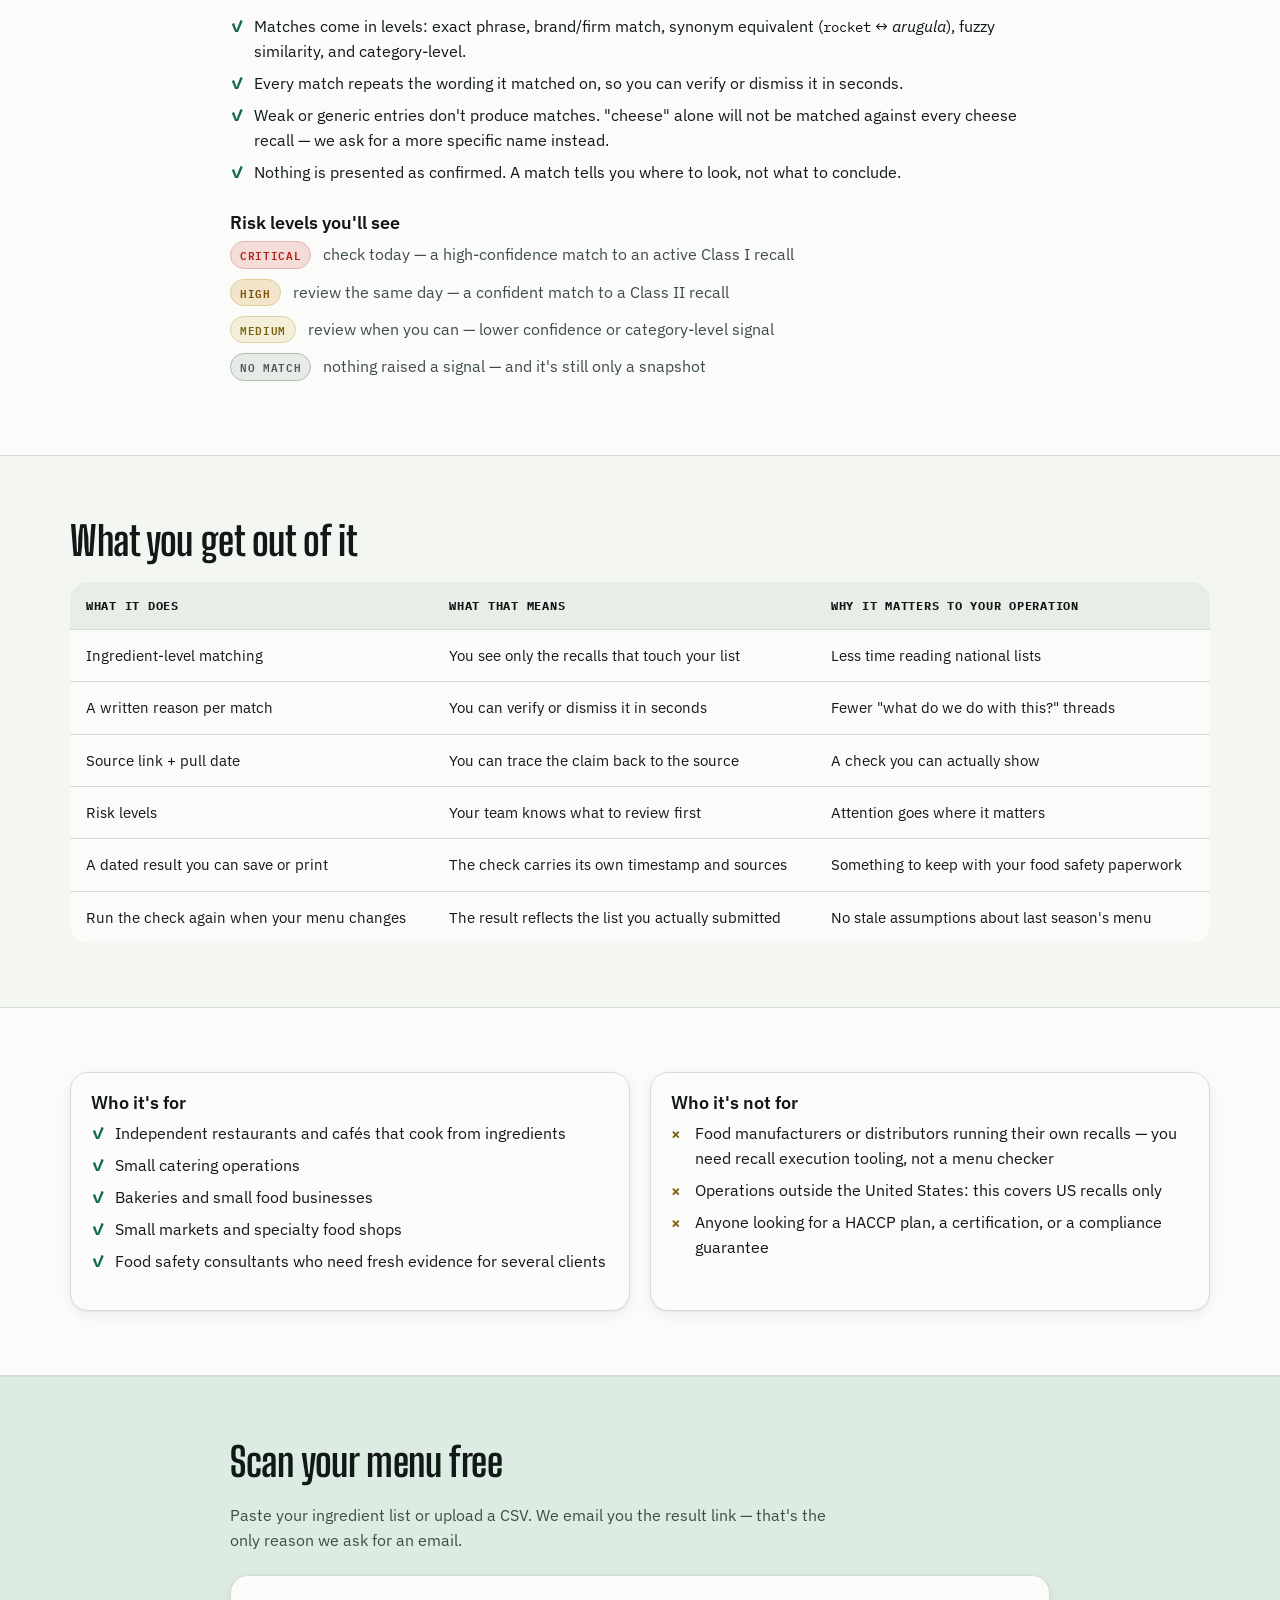
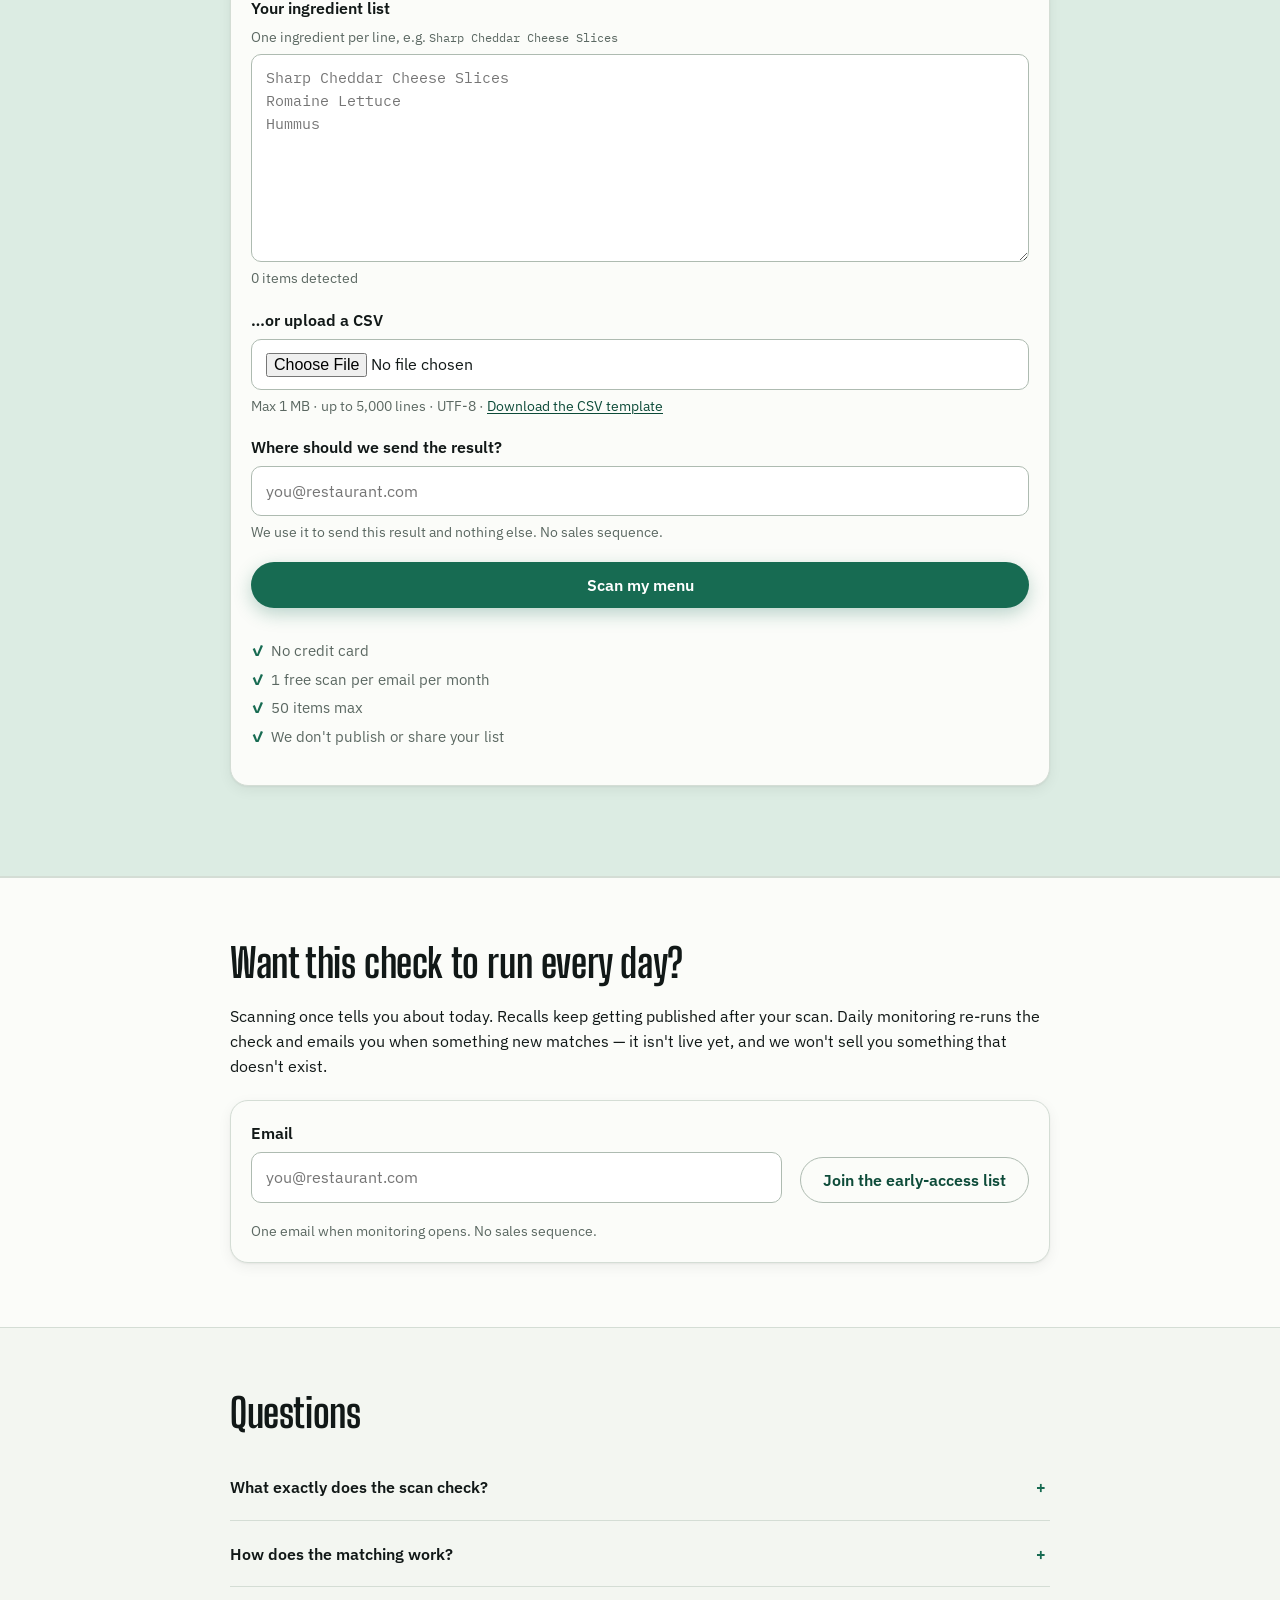
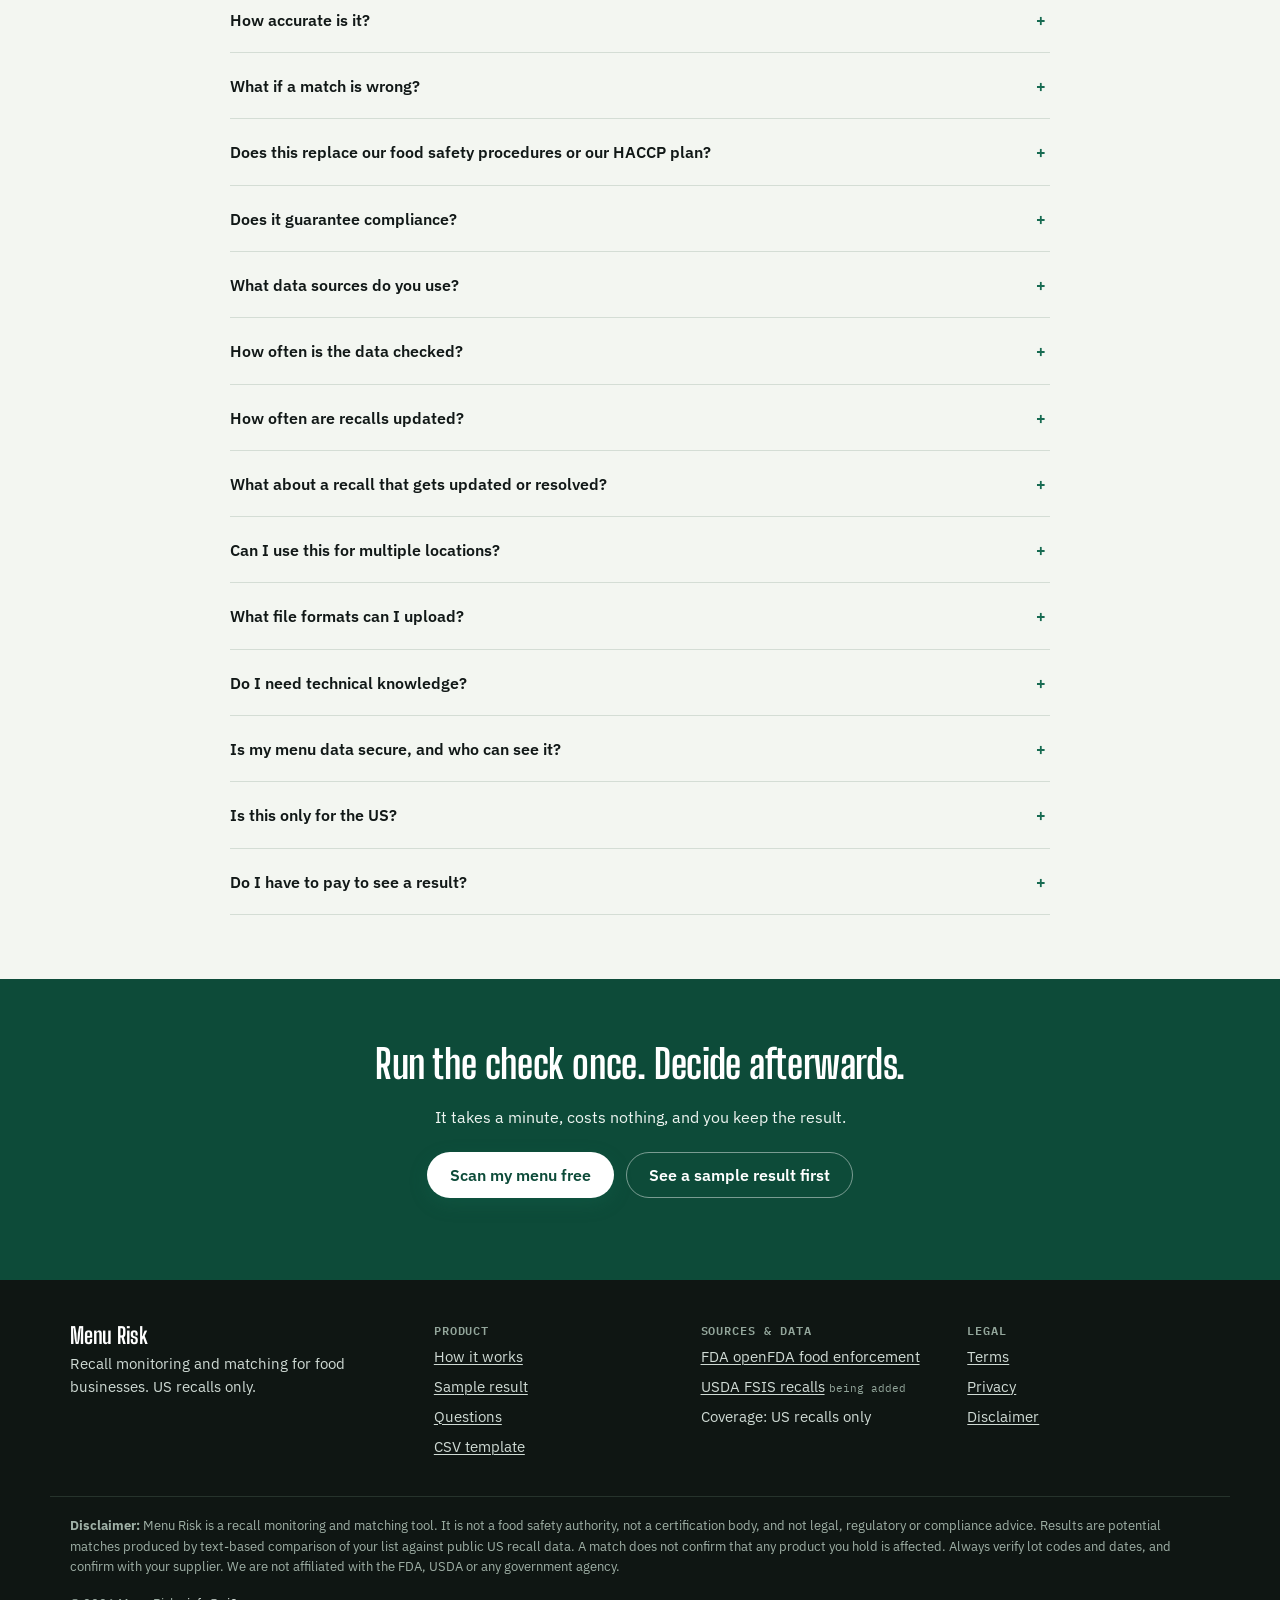
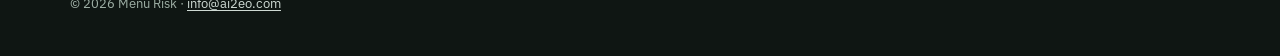
==== commit 04454821: "Add files via upload" ====
--- a/index.html
+++ b/index.html
@@ -61,6 +61,7 @@
     <nav class="nav-links" aria-label="Sections">
       <a href="#how-it-works">How it works</a>
       <a href="#sample">Sample result</a>
+      <a href="#benefits">What you get</a>
       <a href="#trust">Sources</a>
       <a href="#questions">Questions</a>
     </nav>
--- a/styles.css
+++ b/styles.css
@@ -111,8 +111,9 @@
 /* --- announcement + nav --- */
 .announce {
   background: var(--dark-announce, #111817); color: #eef3ef;
-  font-size: 0.9rem; text-align: center; padding: 8px 20px;
-}
+  font-size: 0.9rem; text-align: center; padding: 6px 20px;
+}
+.announce p { margin: 0; }
 .announce strong { color: #fff; }
 .announce a { color: #cfe6da; }
 
@@ -121,12 +122,13 @@
   background: rgba(243, 246, 241, 0.94);
   backdrop-filter: blur(8px);
   border-bottom: 1px solid var(--line);
+  box-shadow: 0 2px 12px rgba(17, 24, 23, 0.1);
 }
 .nav-inner { display: flex; align-items: center; gap: 20px; min-height: 64px; }
-.brand { display: inline-flex; align-items: center; gap: 10px; font-weight: 700; color: var(--ink); text-decoration: none; }
-.brand-mark { width: 26px; height: 26px; color: var(--accent); flex: 0 0 auto; }
+.brand { display: inline-flex; align-items: center; gap: 10px; font-weight: 700; font-size: 1.25rem; color: var(--ink); text-decoration: none; }
+.brand-mark { width: 30px; height: 30px; color: var(--accent); flex: 0 0 auto; }
 .nav-links { display: flex; gap: 20px; margin-left: auto; }
-.nav-links a { color: var(--ink-soft); text-decoration: none; font-size: 0.94rem; }
+.nav-links a { color: #2b3531; text-decoration: none; font-size: 0.94rem; font-weight: 500; }
 .nav-links a:hover { color: var(--accent-dark); text-decoration: underline; }
 
 /* --- hero --- */
@@ -248,7 +250,7 @@
 .table-scroll { overflow-x: auto; }
 .benefits { width: 100%; border-collapse: collapse; min-width: 640px; background: var(--surface); border-radius: var(--radius); overflow: hidden; }
 .benefits th, .benefits td { text-align: left; padding: 14px 16px; border-bottom: 1px solid var(--line); font-size: 0.94rem; }
-.benefits th { font-size: 0.78rem; text-transform: uppercase; letter-spacing: 0.06em; font-family: var(--font-mono); color: var(--muted); }
+.benefits th { font-size: 0.78rem; font-weight: 700; text-transform: uppercase; letter-spacing: 0.06em; font-family: var(--font-mono); color: var(--ink); background: var(--surface-strong); }
 .benefits tbody tr:last-child td { border-bottom: 0; }
 
 /* --- form --- */
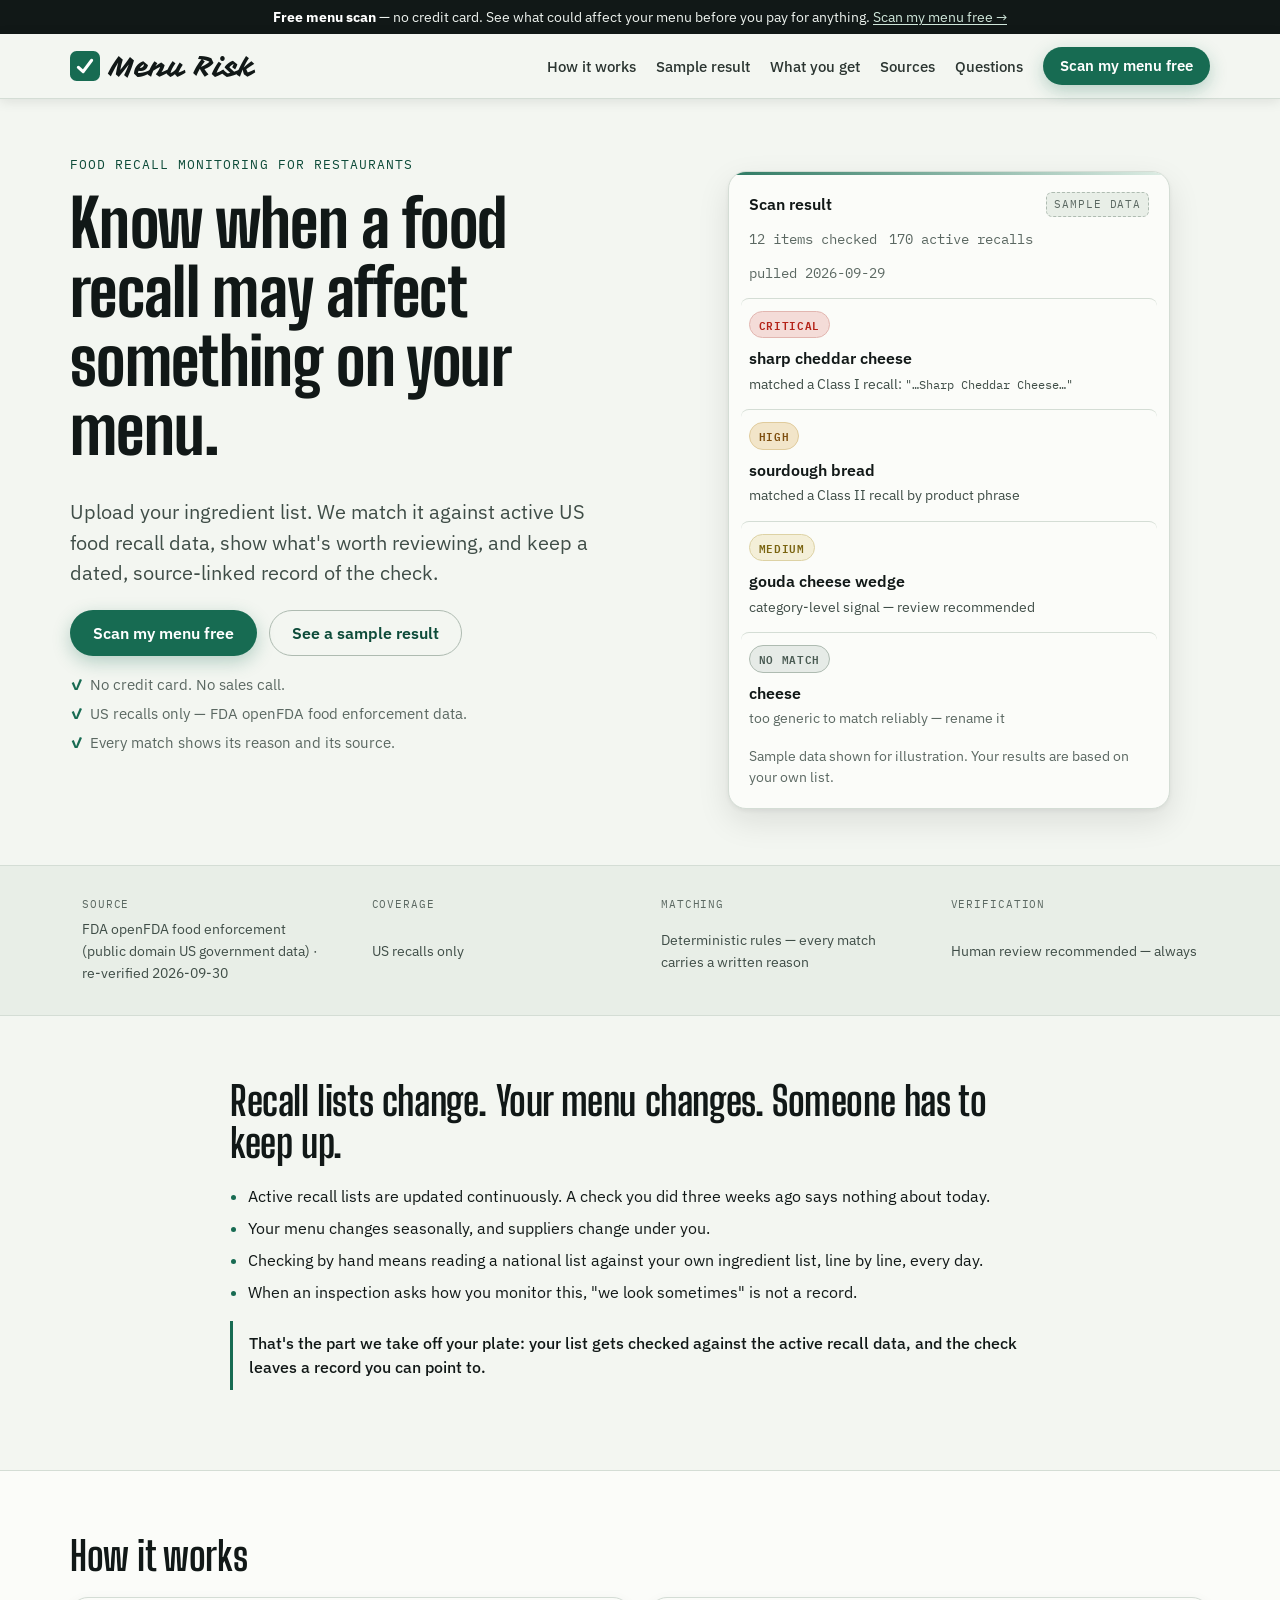
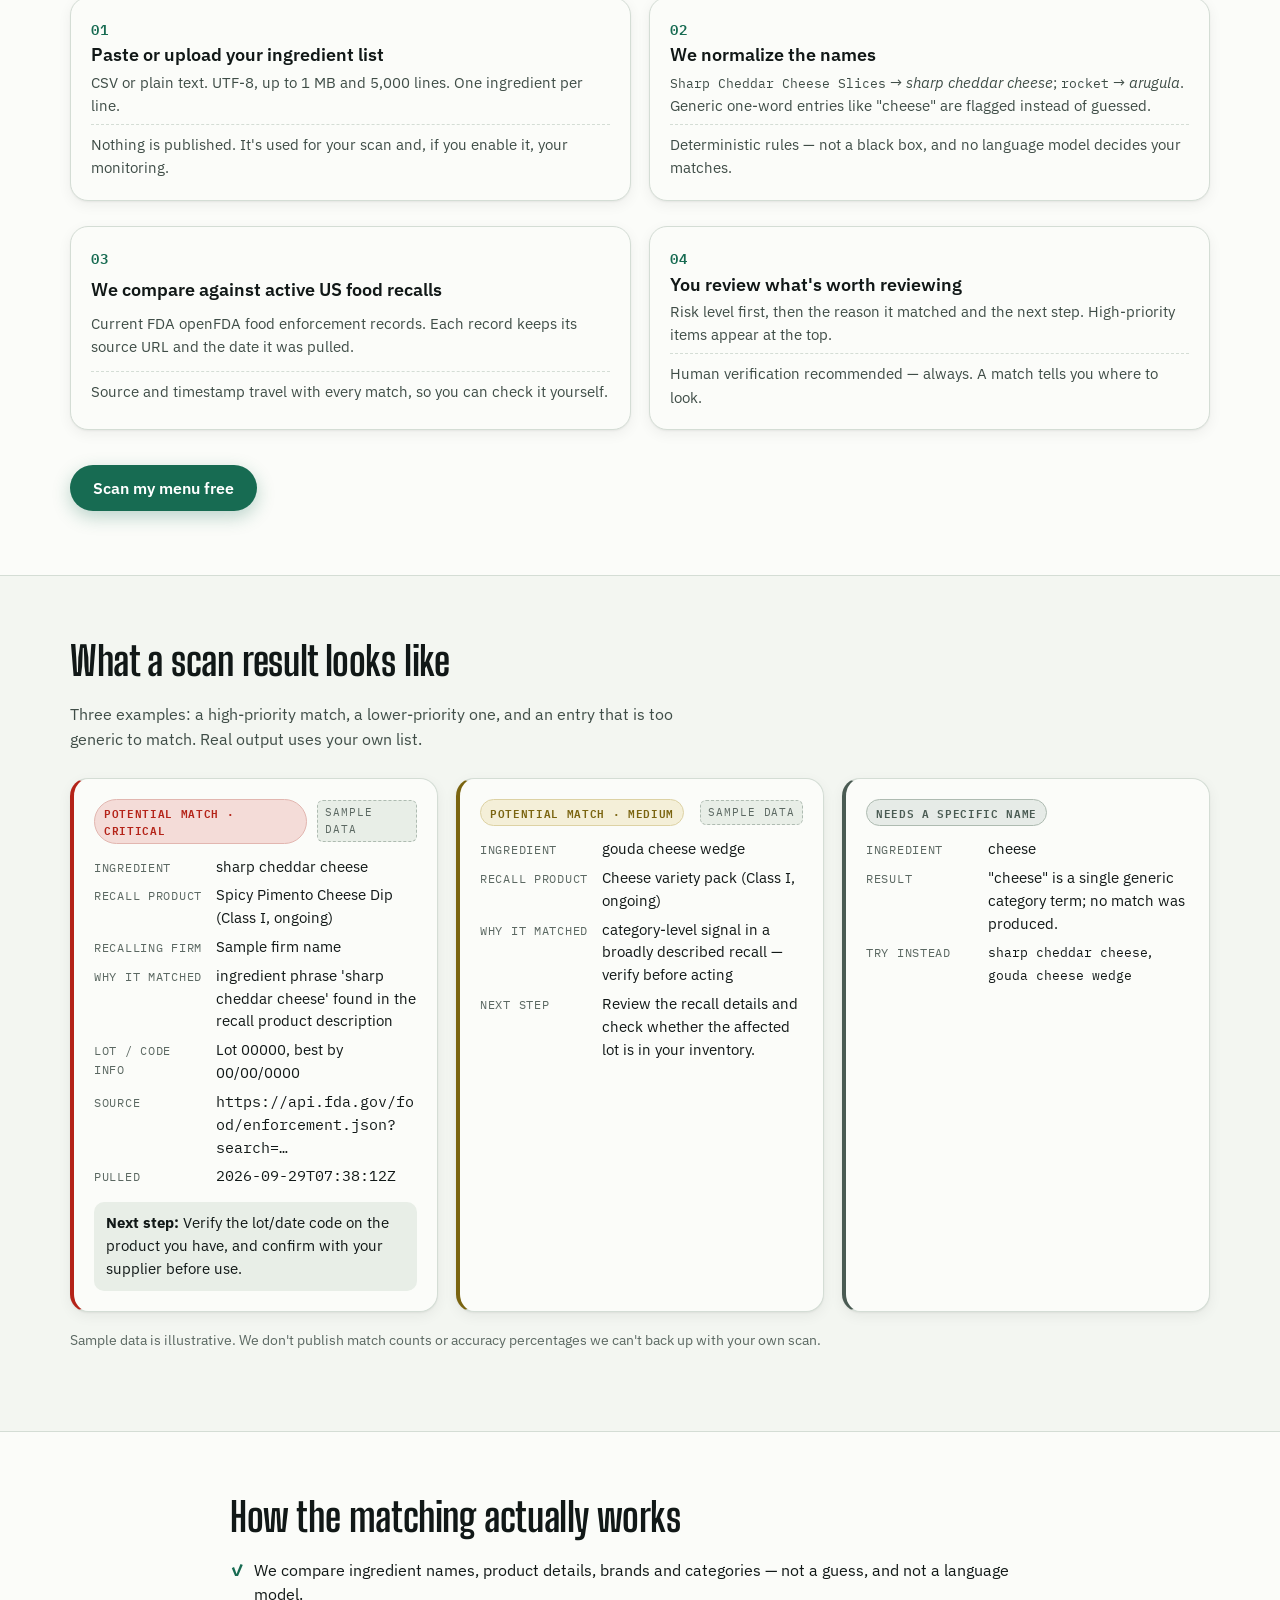
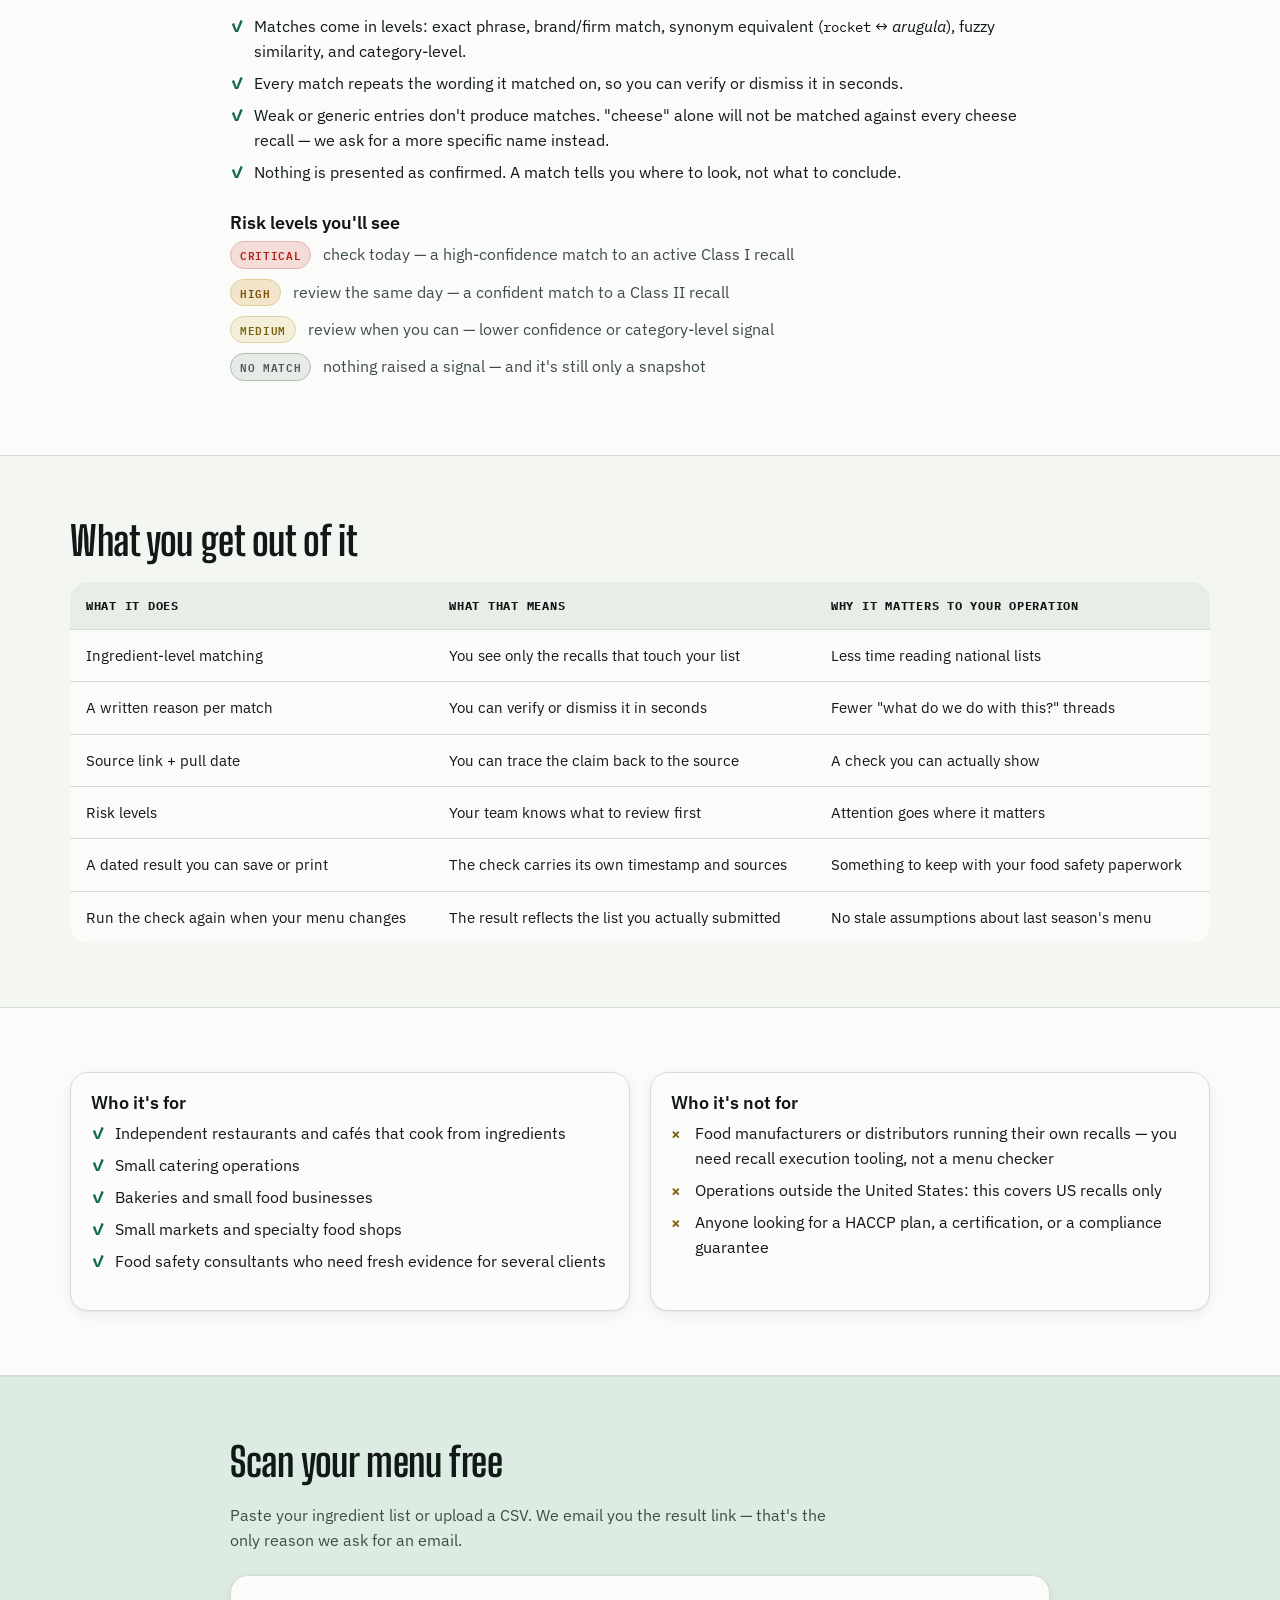
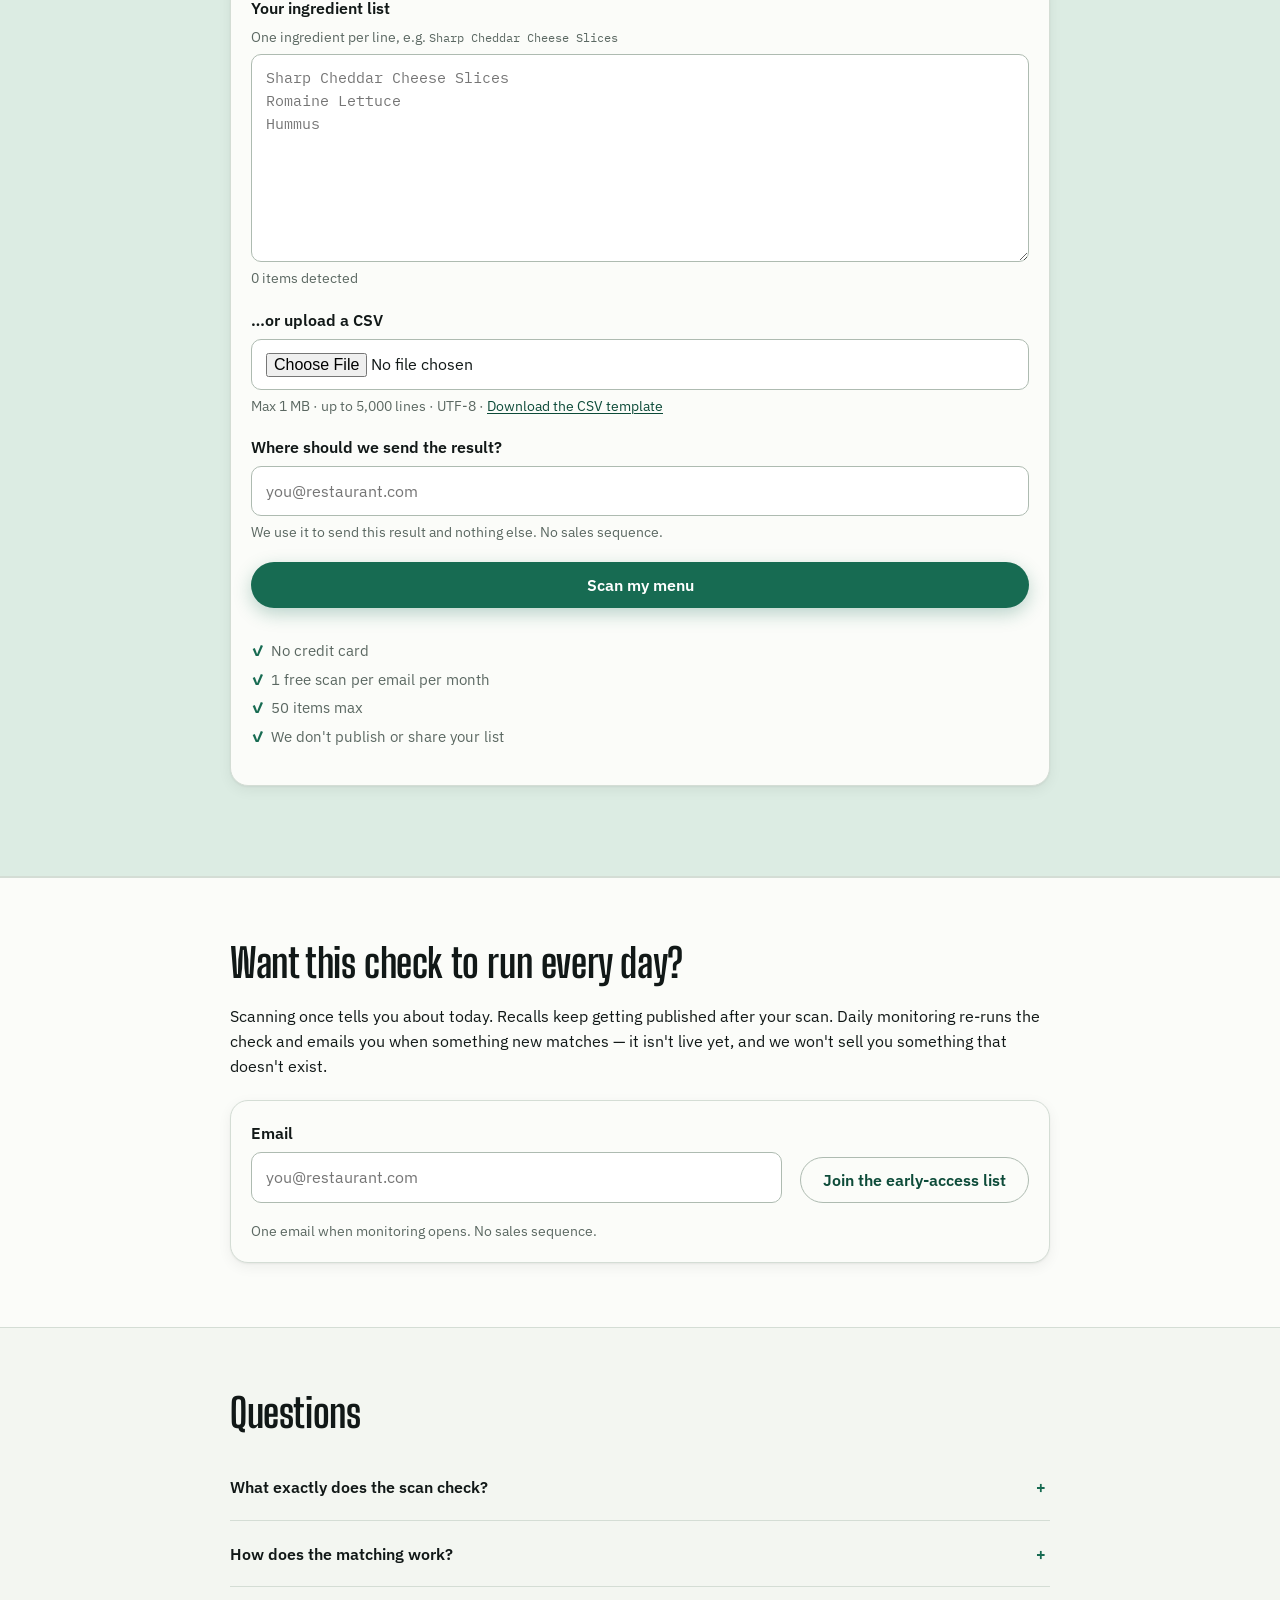
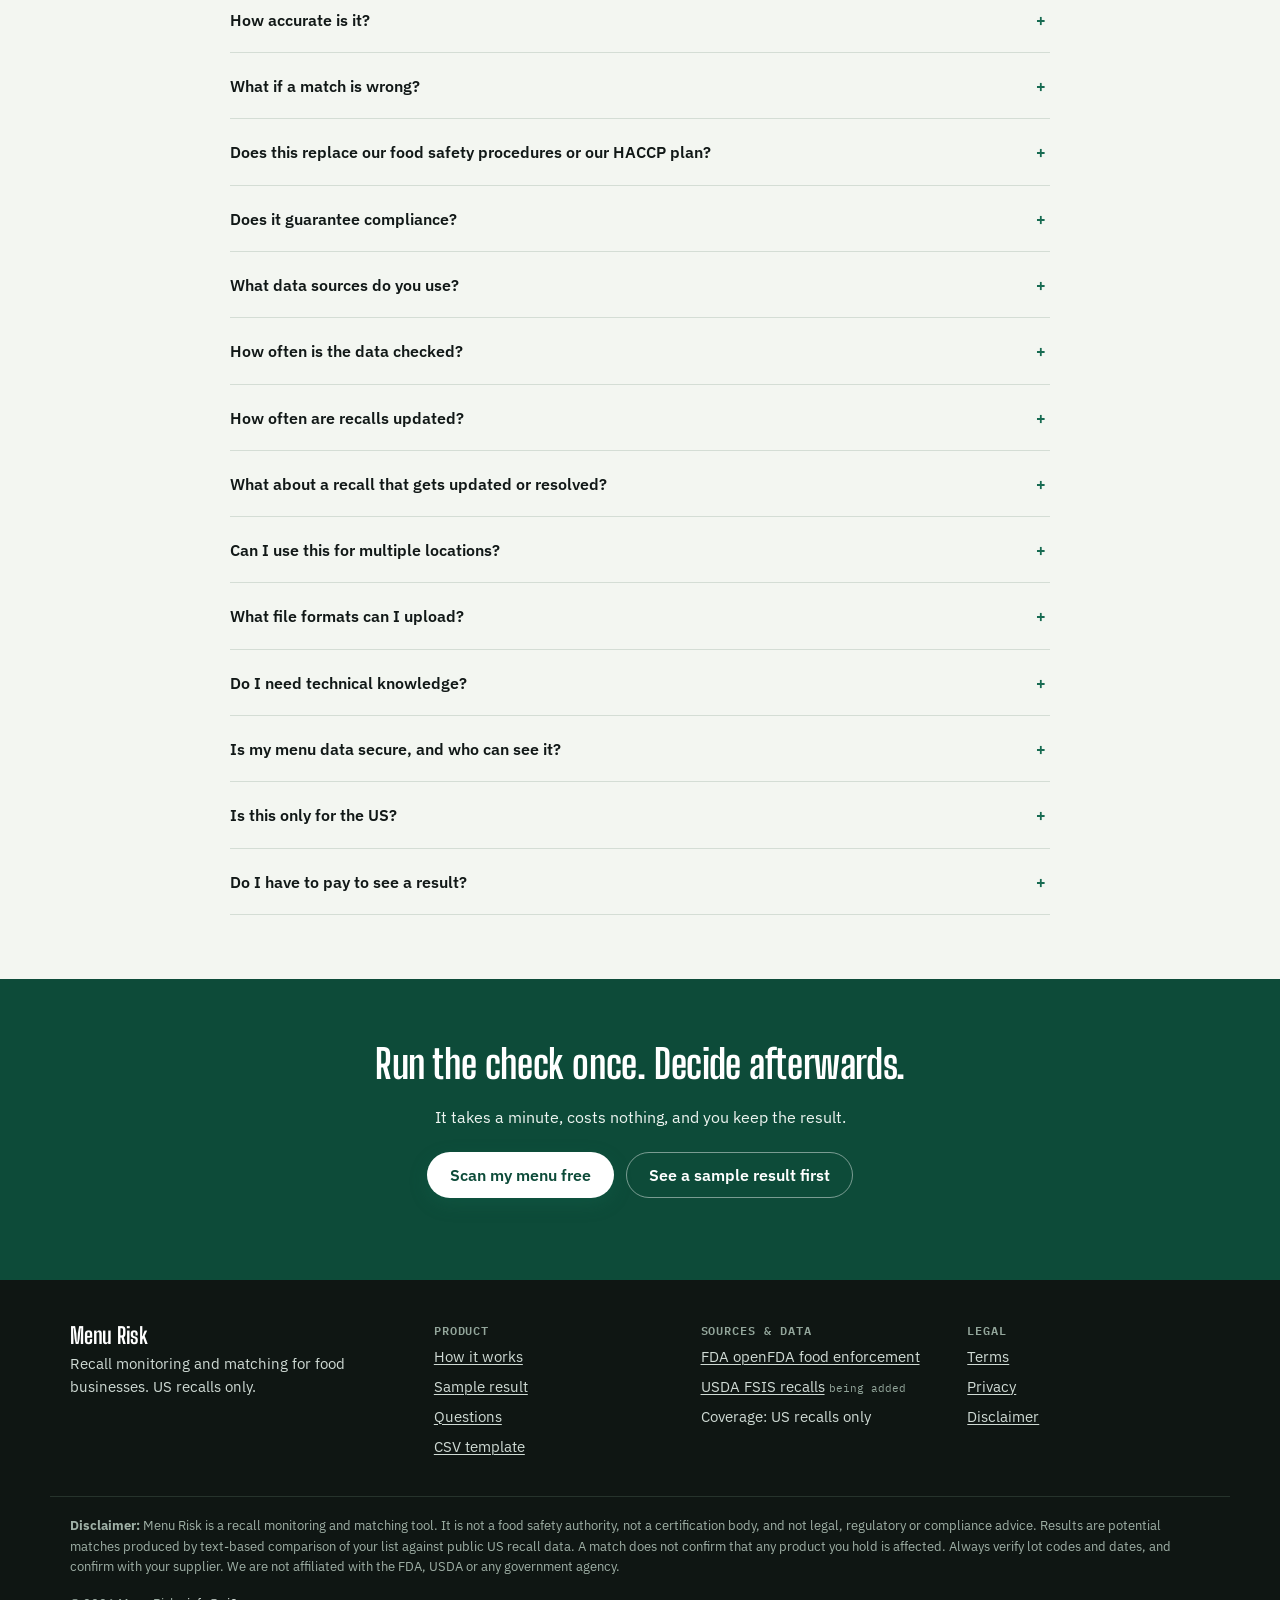
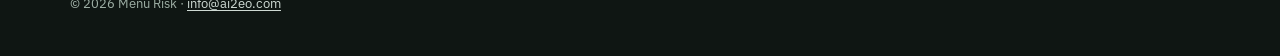
==== commit 7a68a7ed: "Add files via upload" ====
--- a/index.html
+++ b/index.html
@@ -16,9 +16,9 @@
   <link rel="icon" href="data:image/svg+xml,%3Csvg xmlns='http://www.w3.org/2000/svg' viewBox='0 0 32 32'%3E%3Crect width='32' height='32' rx='7' fill='%23176b52'/%3E%3Cpath d='M9 17.5 14 22l9-12' fill='none' stroke='%23ffffff' stroke-width='3.4' stroke-linecap='round' stroke-linejoin='round'/%3E%3C/svg%3E">
   <link rel="preconnect" href="https://fonts.googleapis.com">
   <link rel="preconnect" href="https://fonts.gstatic.com" crossorigin>
-  <link rel="preload" as="style" href="https://fonts.googleapis.com/css2?family=Big+Shoulders+Display:wght@600;700;800&family=IBM+Plex+Mono:wght@400;500;600&family=IBM+Plex+Sans:wght@400;500;600;700&display=swap">
-  <link href="https://fonts.googleapis.com/css2?family=Big+Shoulders+Display:wght@600;700;800&family=IBM+Plex+Mono:wght@400;500;600&family=IBM+Plex+Sans:wght@400;500;600;700&display=swap" rel="stylesheet" media="print" onload="this.media='all'">
-  <noscript><link href="https://fonts.googleapis.com/css2?family=Big+Shoulders+Display:wght@600;700;800&family=IBM+Plex+Mono:wght@400;500;600&family=IBM+Plex+Sans:wght@400;500;600;700&display=swap" rel="stylesheet"></noscript>
+  <link rel="preload" as="style" href="https://fonts.googleapis.com/css2?family=Vampiro+One&family=Big+Shoulders+Display:wght@600;700;800&family=IBM+Plex+Mono:wght@400;500;600&family=IBM+Plex+Sans:wght@400;500;600;700&display=swap">
+  <link href="https://fonts.googleapis.com/css2?family=Vampiro+One&family=Big+Shoulders+Display:wght@600;700;800&family=IBM+Plex+Mono:wght@400;500;600&family=IBM+Plex+Sans:wght@400;500;600;700&display=swap" rel="stylesheet" media="print" onload="this.media='all'">
+  <noscript><link href="https://fonts.googleapis.com/css2?family=Vampiro+One&family=Big+Shoulders+Display:wght@600;700;800&family=IBM+Plex+Mono:wght@400;500;600&family=IBM+Plex+Sans:wght@400;500;600;700&display=swap" rel="stylesheet"></noscript>
   <link rel="stylesheet" href="styles.css?v=20260930">
   <!-- GA4: property acilinca G-XXXXXXX yerine olcu kimligini yazip yorumu kaldir.
   <script async src="https://www.googletagmanager.com/gtag/js?id=G-XXXXXXX"></script>
--- a/styles.css
+++ b/styles.css
@@ -125,7 +125,7 @@
   box-shadow: 0 2px 12px rgba(17, 24, 23, 0.1);
 }
 .nav-inner { display: flex; align-items: center; gap: 20px; min-height: 64px; }
-.brand { display: inline-flex; align-items: center; gap: 10px; font-weight: 700; font-size: 1.25rem; color: var(--ink); text-decoration: none; }
+.brand { display: inline-flex; align-items: center; gap: 10px; font-weight: 400; font-size: 1.75rem; font-family: "Vampiro One", var(--font-display); color: var(--ink); text-decoration: none; }
 .brand-mark { width: 30px; height: 30px; color: var(--accent); flex: 0 0 auto; }
 .nav-links { display: flex; gap: 20px; margin-left: auto; }
 .nav-links a { color: #2b3531; text-decoration: none; font-size: 0.94rem; font-weight: 500; }
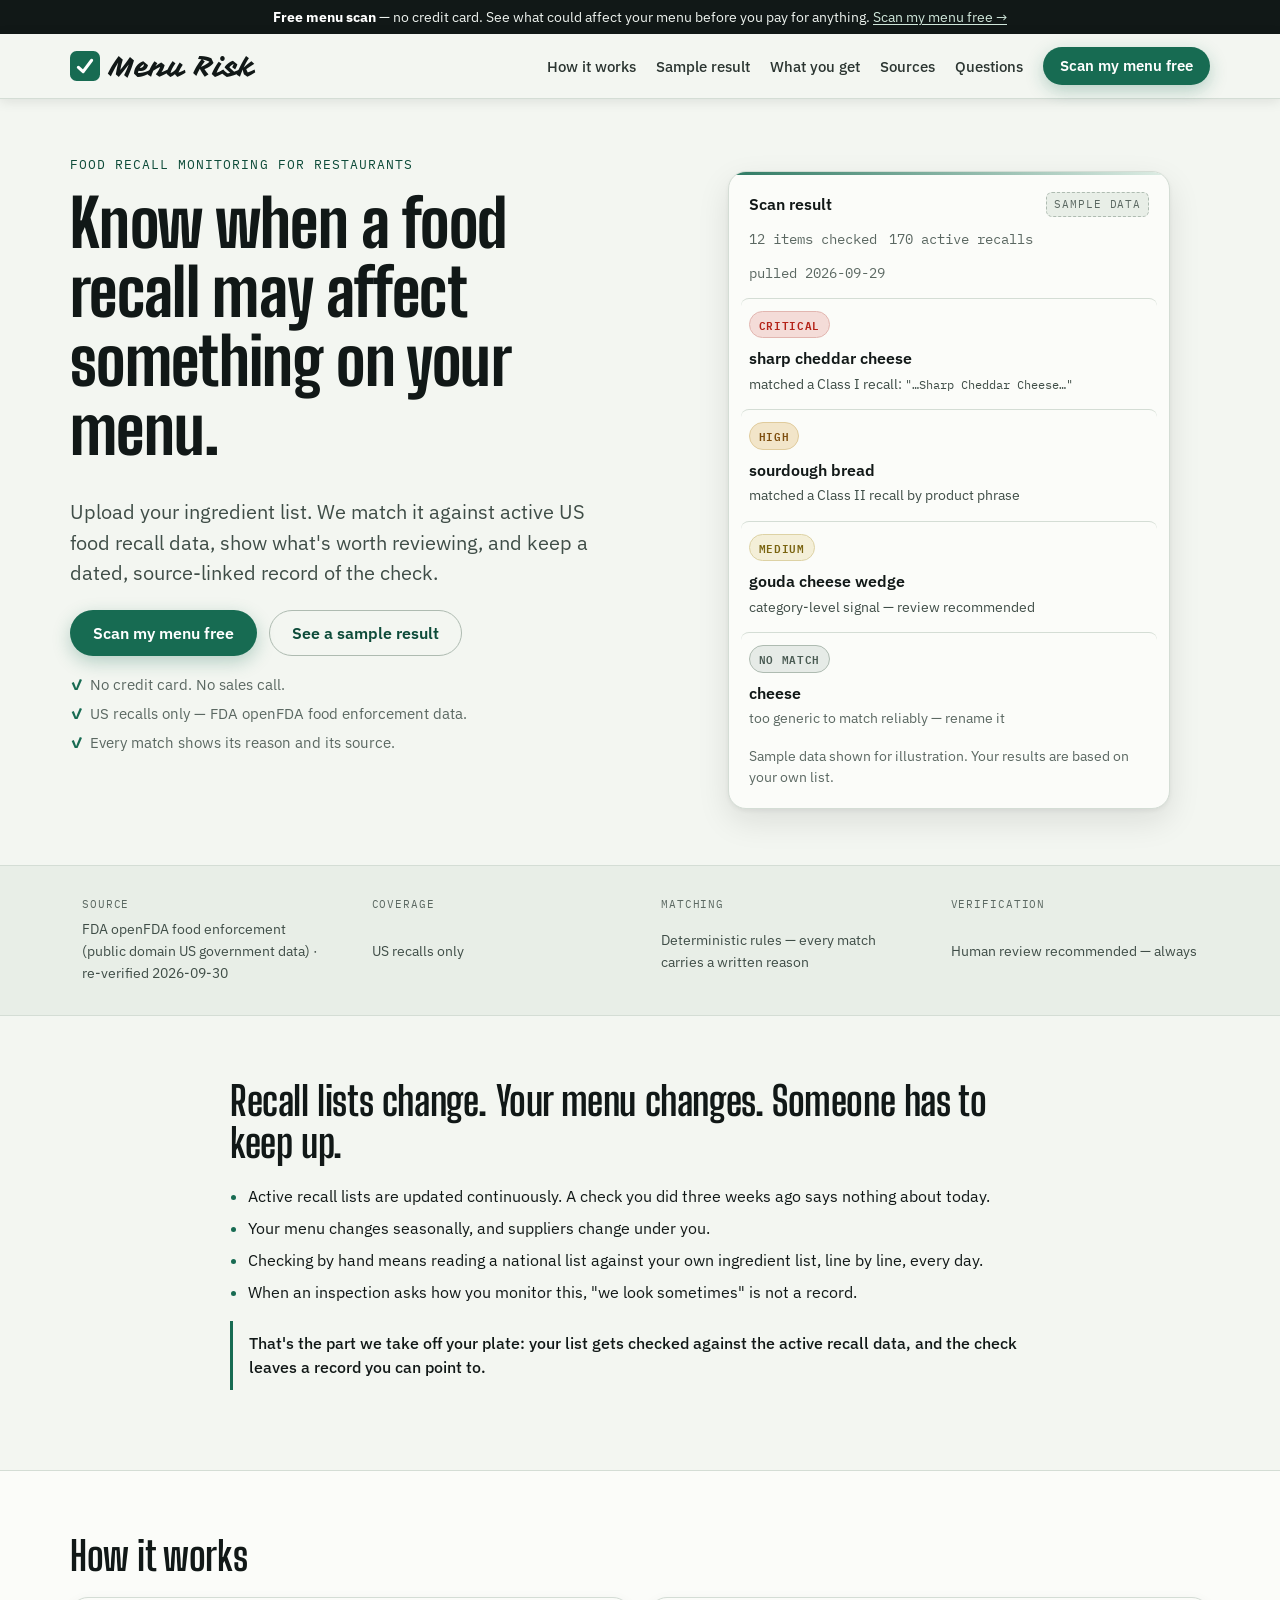
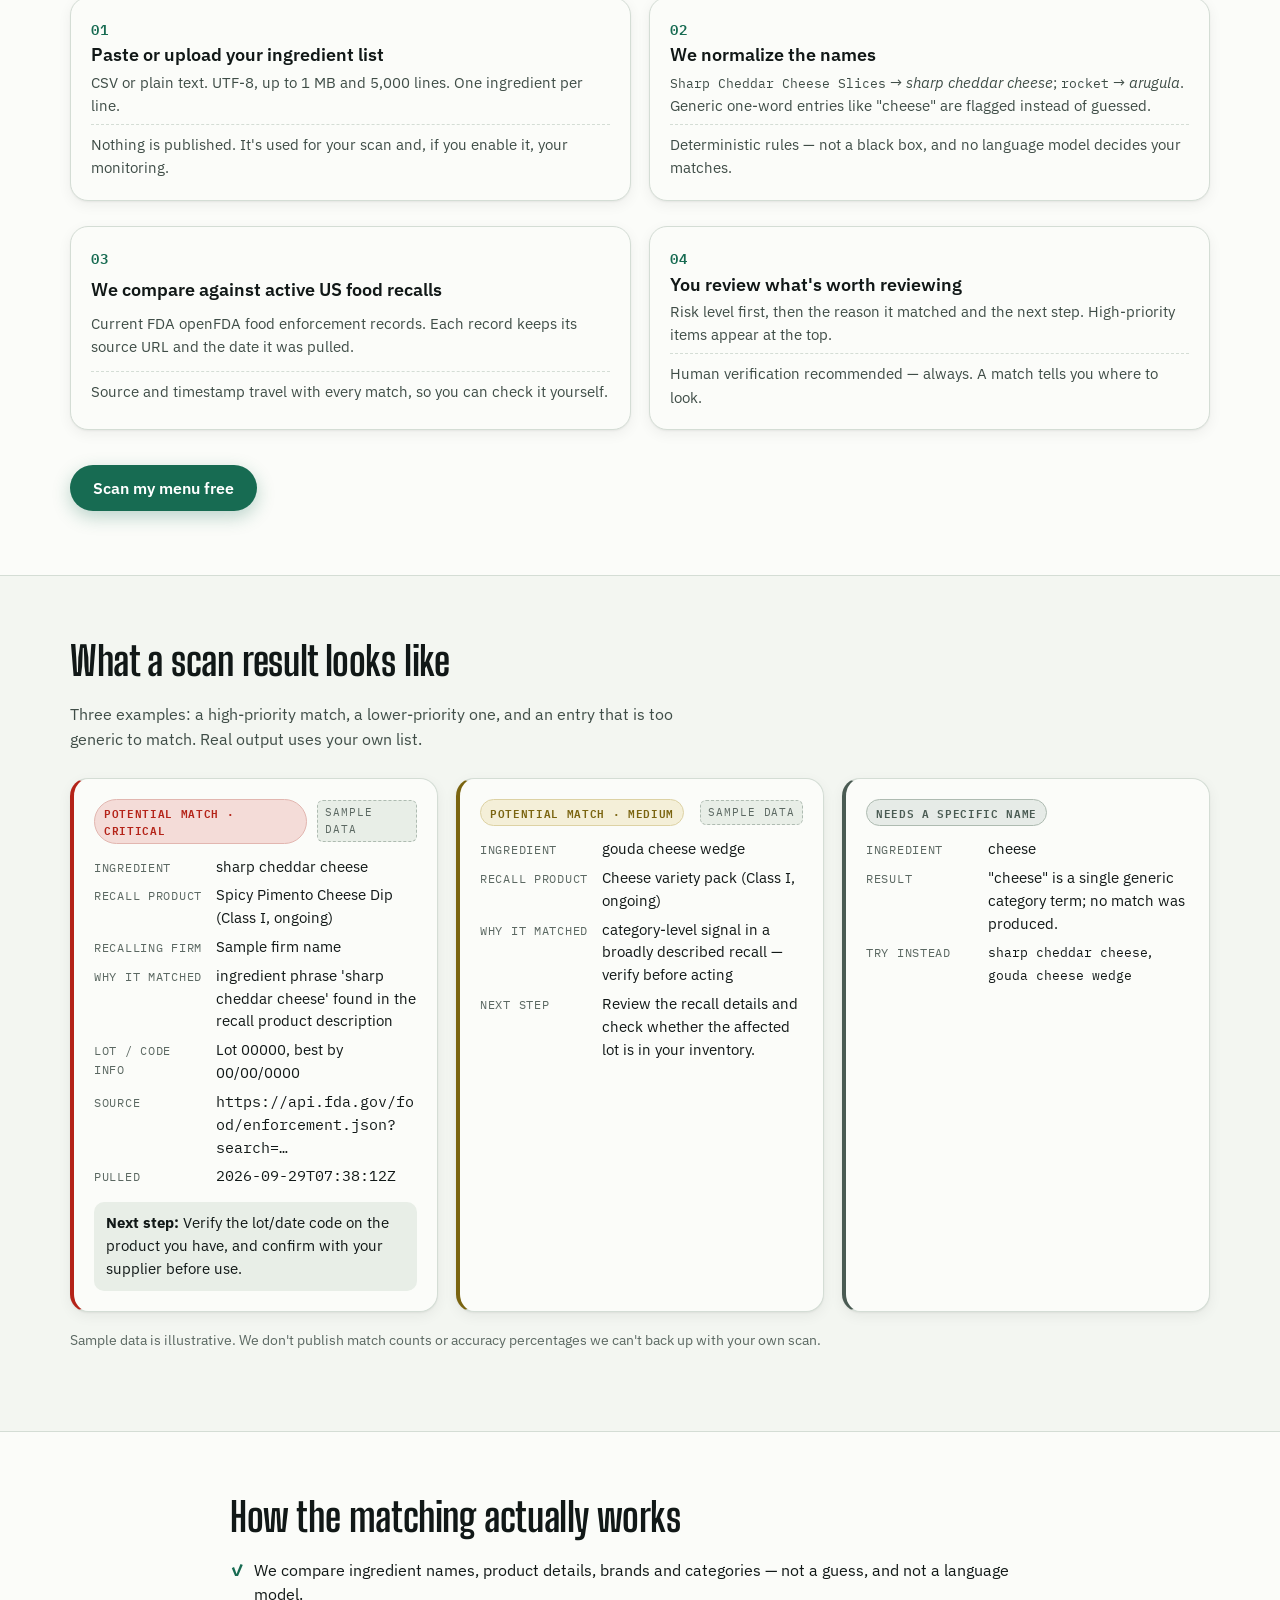
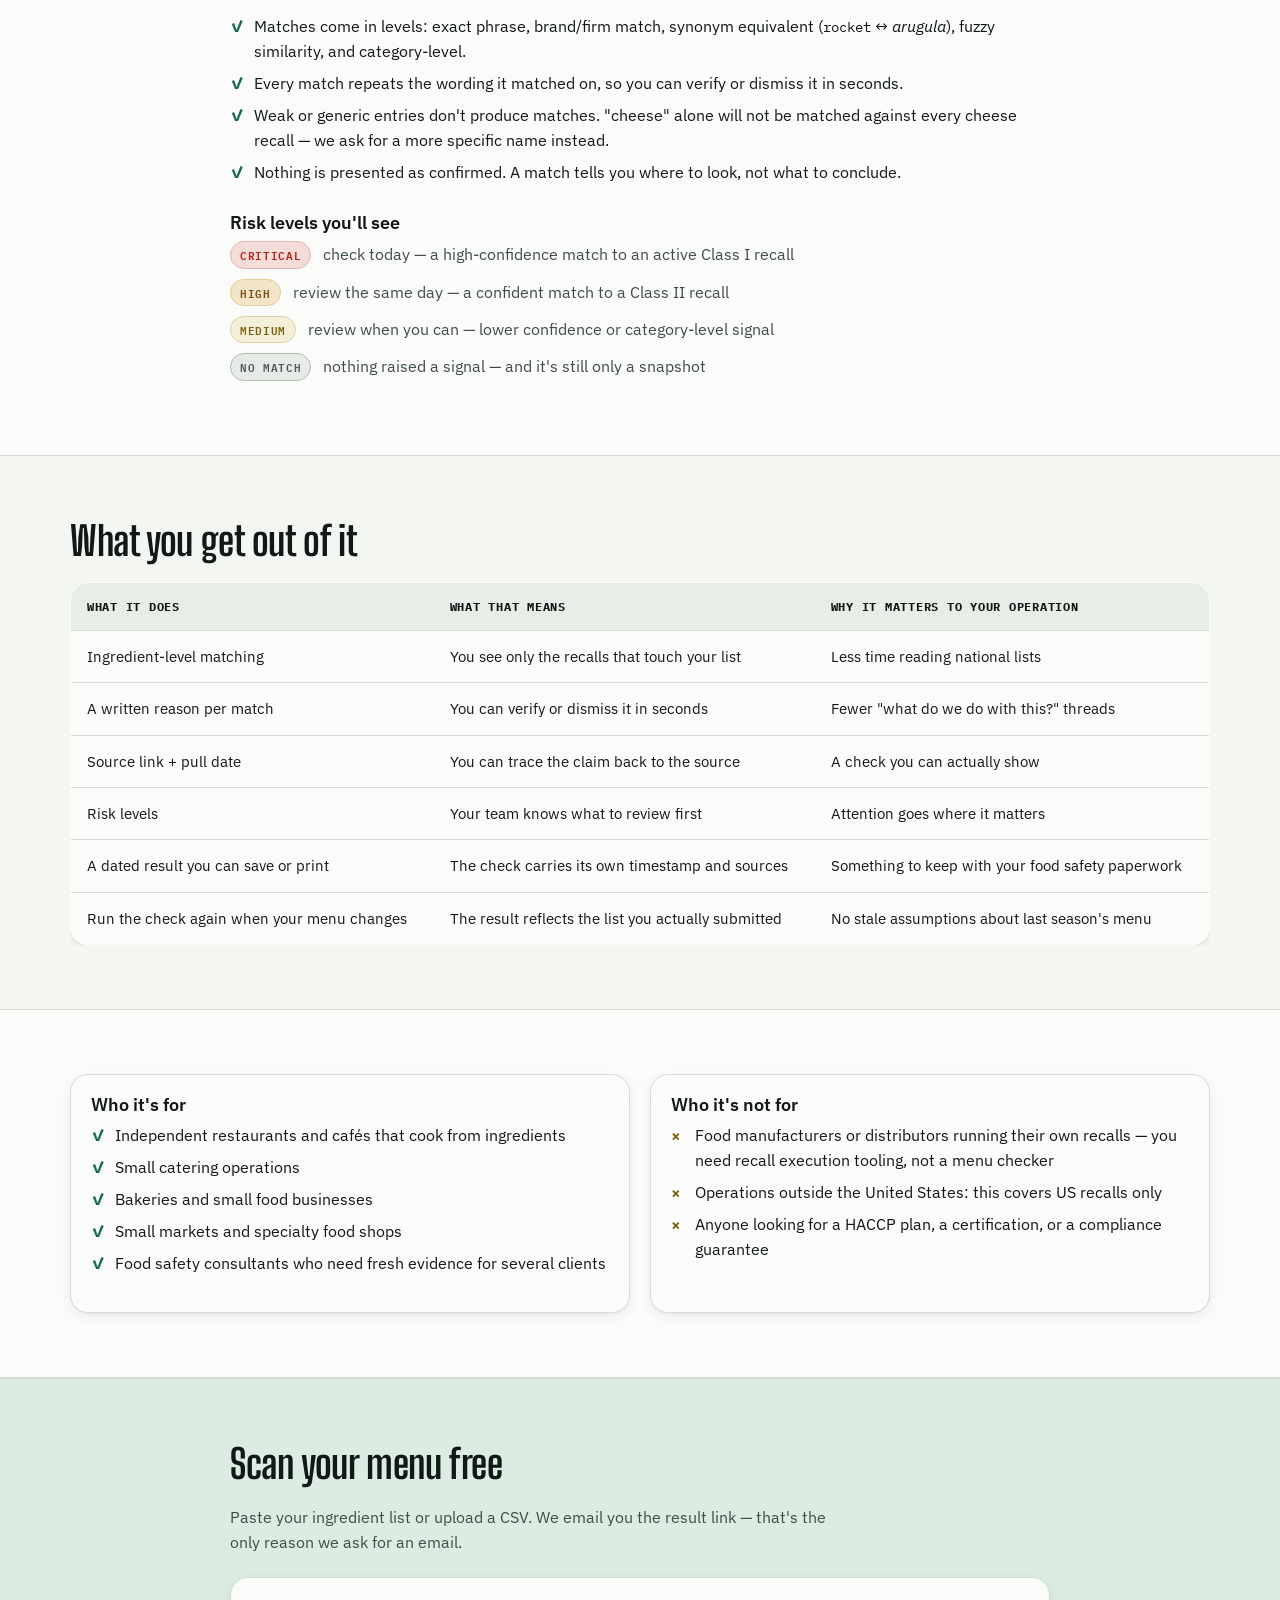
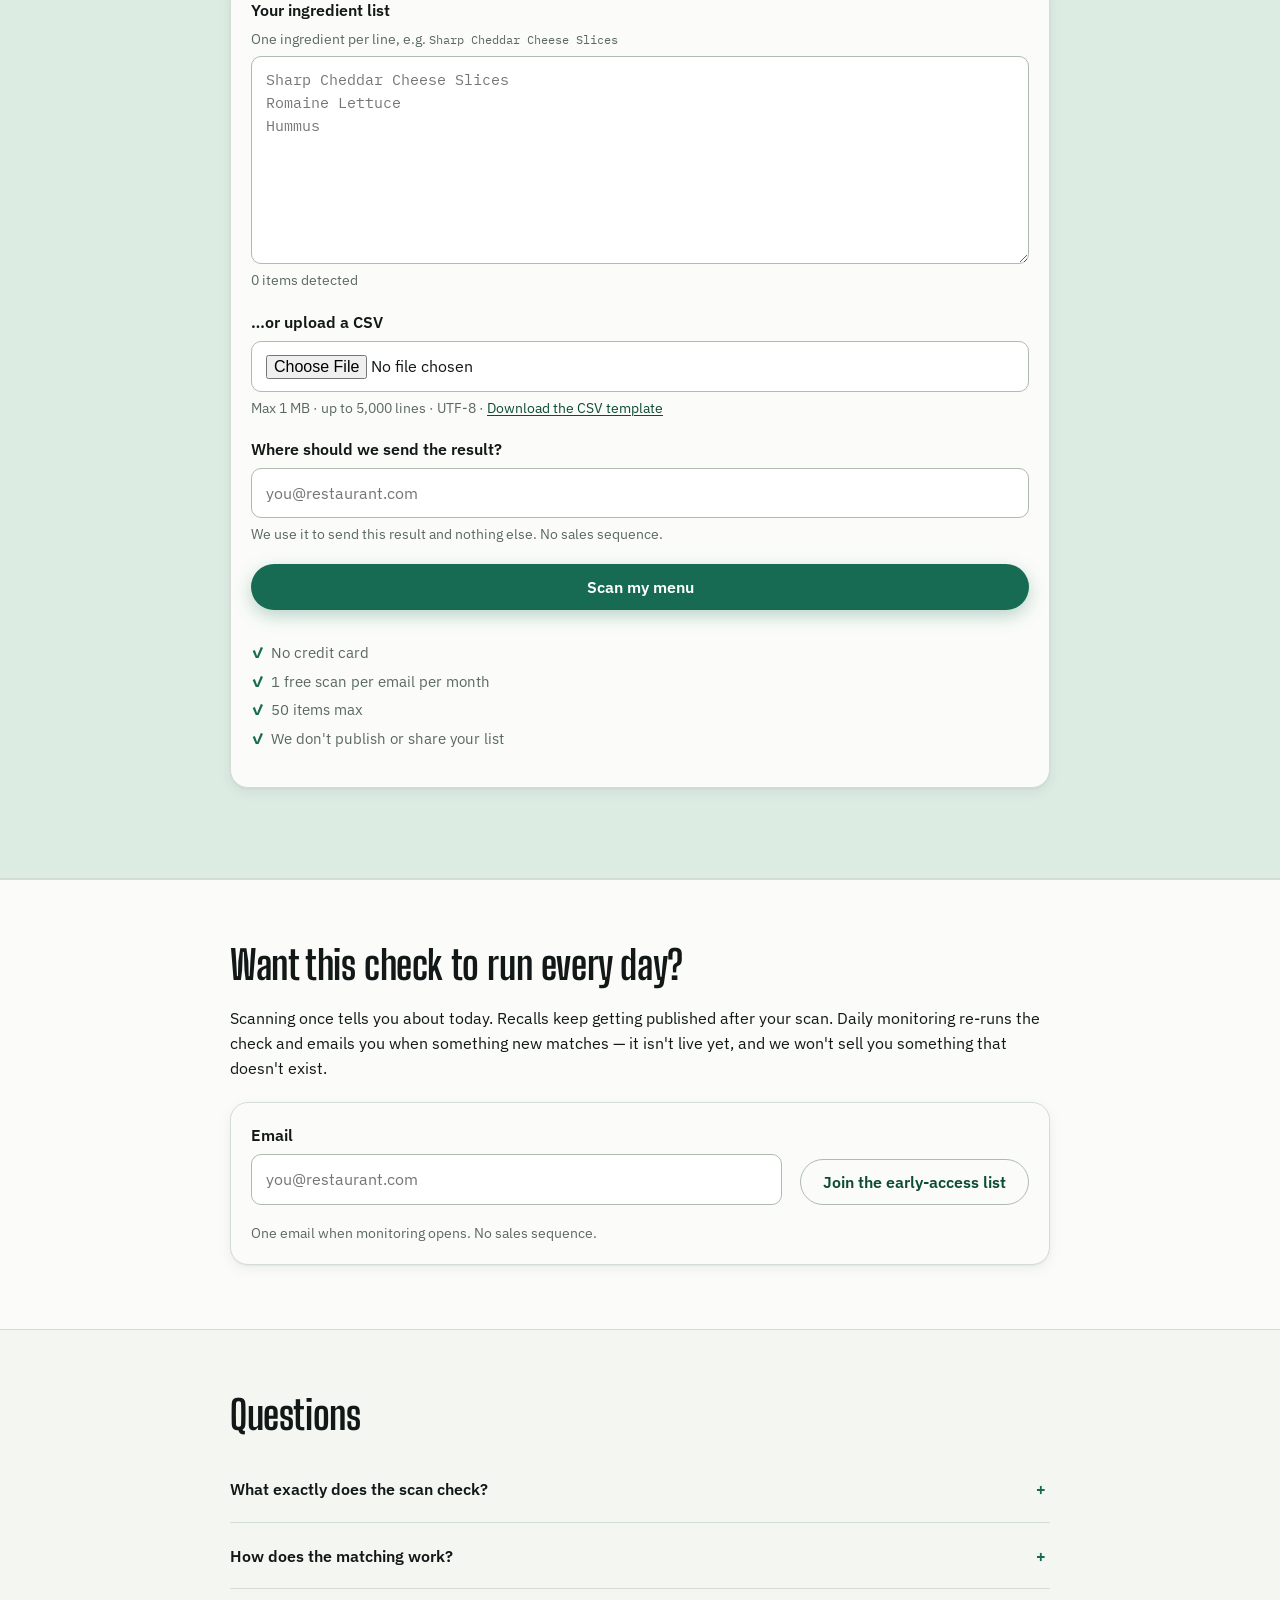
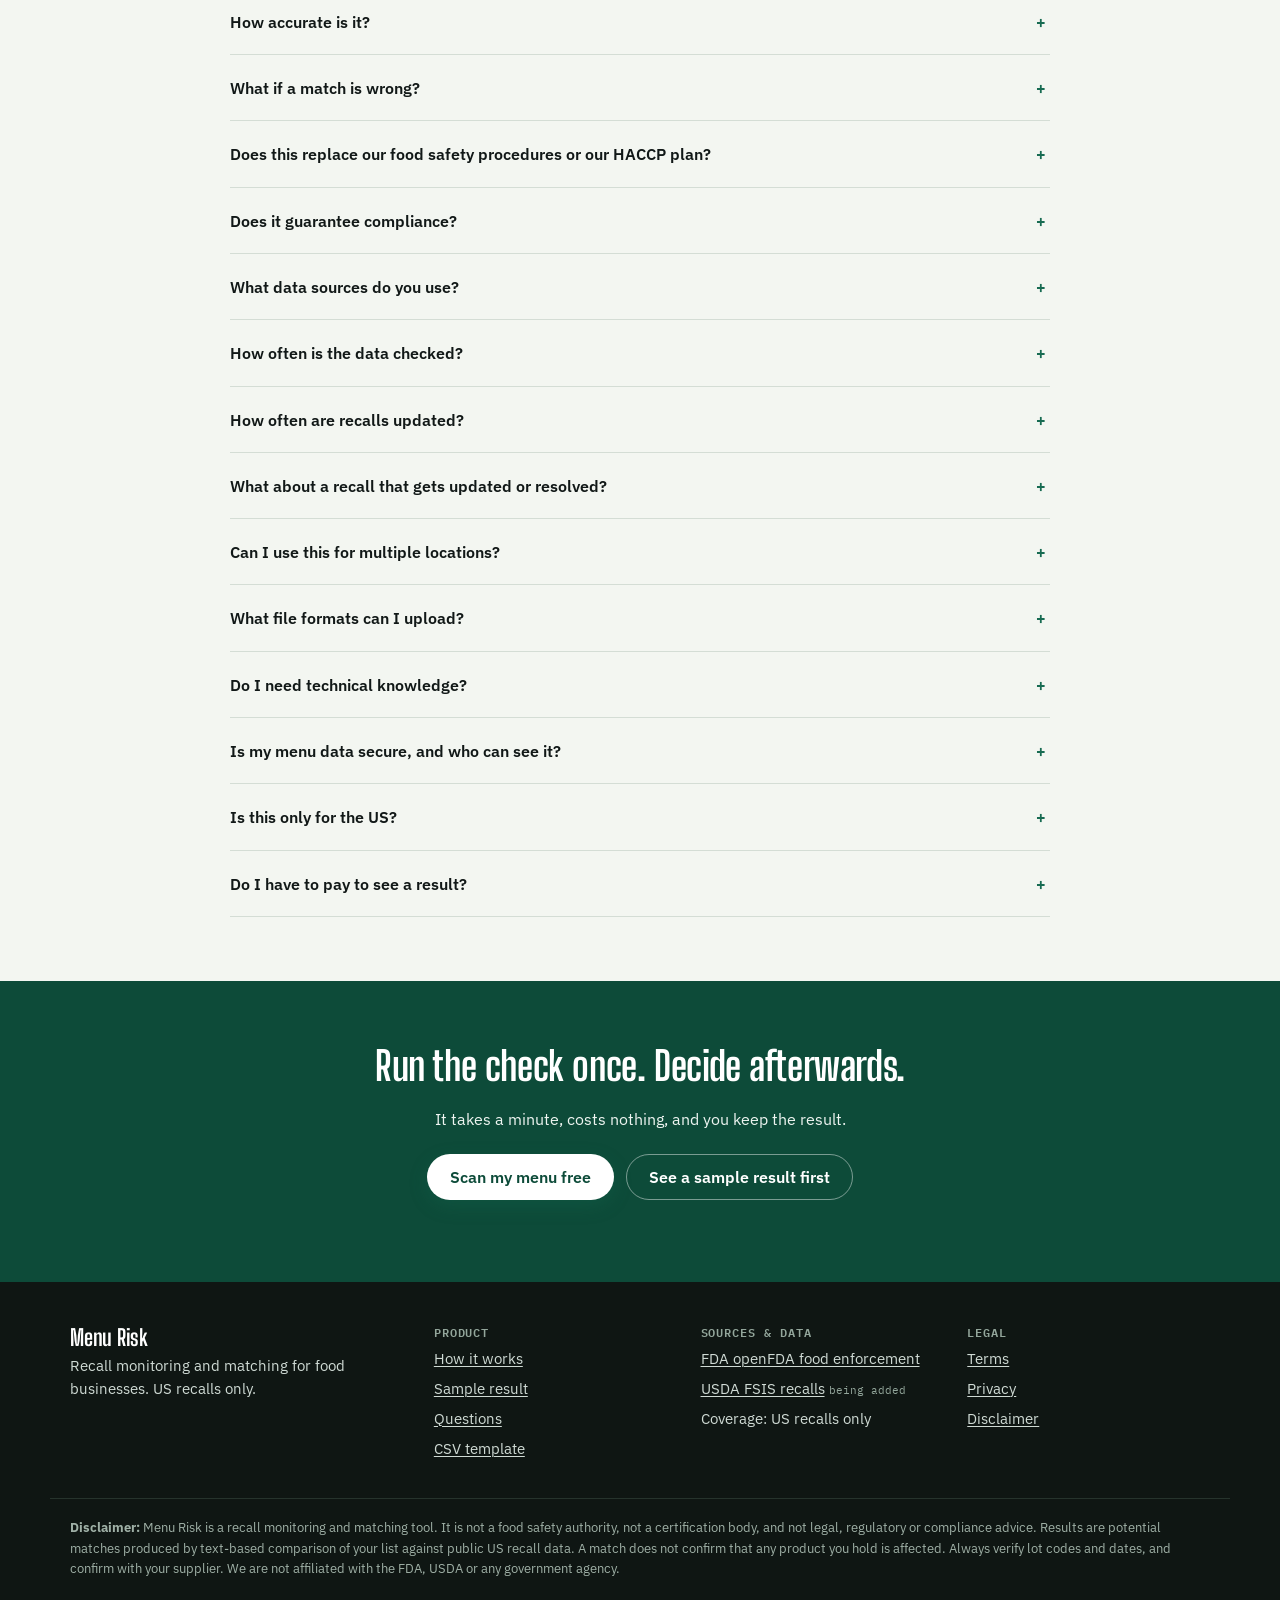
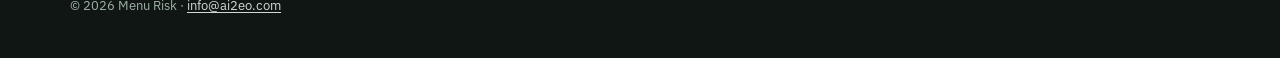
==== commit 7b1c6fbb: "Add files via upload" ====
--- a/index.html
+++ b/index.html
@@ -337,6 +337,7 @@
         </div>
 
         <p class="form-error" id="form-error" role="alert" hidden></p>
+        <p class="form-ok" id="form-ok" role="status" hidden></p>
 
         <button class="btn btn-primary btn-block" type="submit" id="scan-submit">Scan my menu</button>
 
--- a/styles.css
+++ b/styles.css
@@ -248,10 +248,13 @@
 
 /* --- benefits table --- */
 .table-scroll { overflow-x: auto; }
-.benefits { width: 100%; border-collapse: collapse; min-width: 640px; background: var(--surface); border-radius: var(--radius); overflow: hidden; }
+.benefits { width: 100%; border-collapse: collapse; min-width: 640px; background: var(--surface); border: 1px solid var(--line); border-radius: var(--radius); overflow: hidden; box-shadow: var(--shadow-sm); transition: transform 0.22s ease, box-shadow 0.22s ease; }
+.benefits:hover { transform: translateY(-3px); box-shadow: var(--shadow-lift); }
 .benefits th, .benefits td { text-align: left; padding: 14px 16px; border-bottom: 1px solid var(--line); font-size: 0.94rem; }
 .benefits th { font-size: 0.78rem; font-weight: 700; text-transform: uppercase; letter-spacing: 0.06em; font-family: var(--font-mono); color: var(--ink); background: var(--surface-strong); }
 .benefits tbody tr:last-child td { border-bottom: 0; }
+.benefits tbody tr { transition: background-color 0.18s ease; }
+.benefits tbody tr:hover { background: var(--accent-soft); }
 
 /* --- form --- */
 .scan-section { background: var(--accent-soft); border-block: 1px solid var(--line); }
